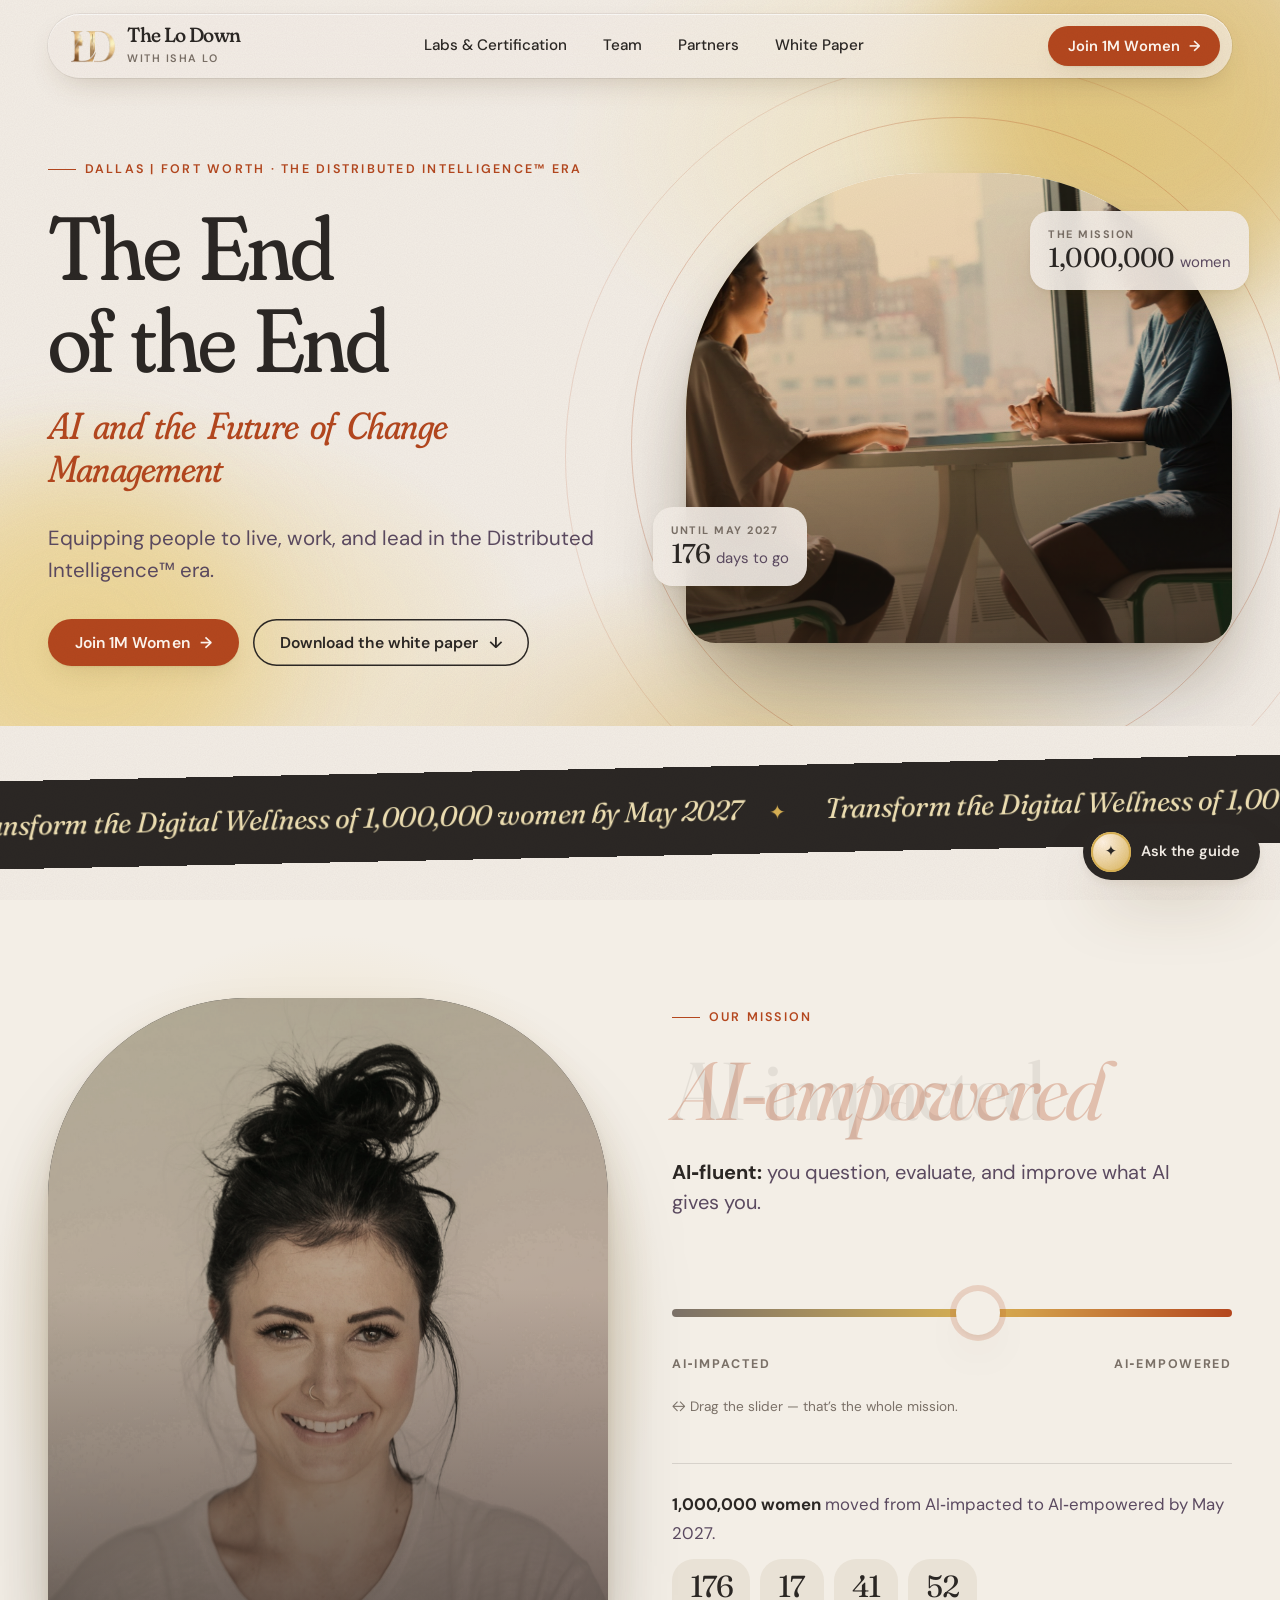
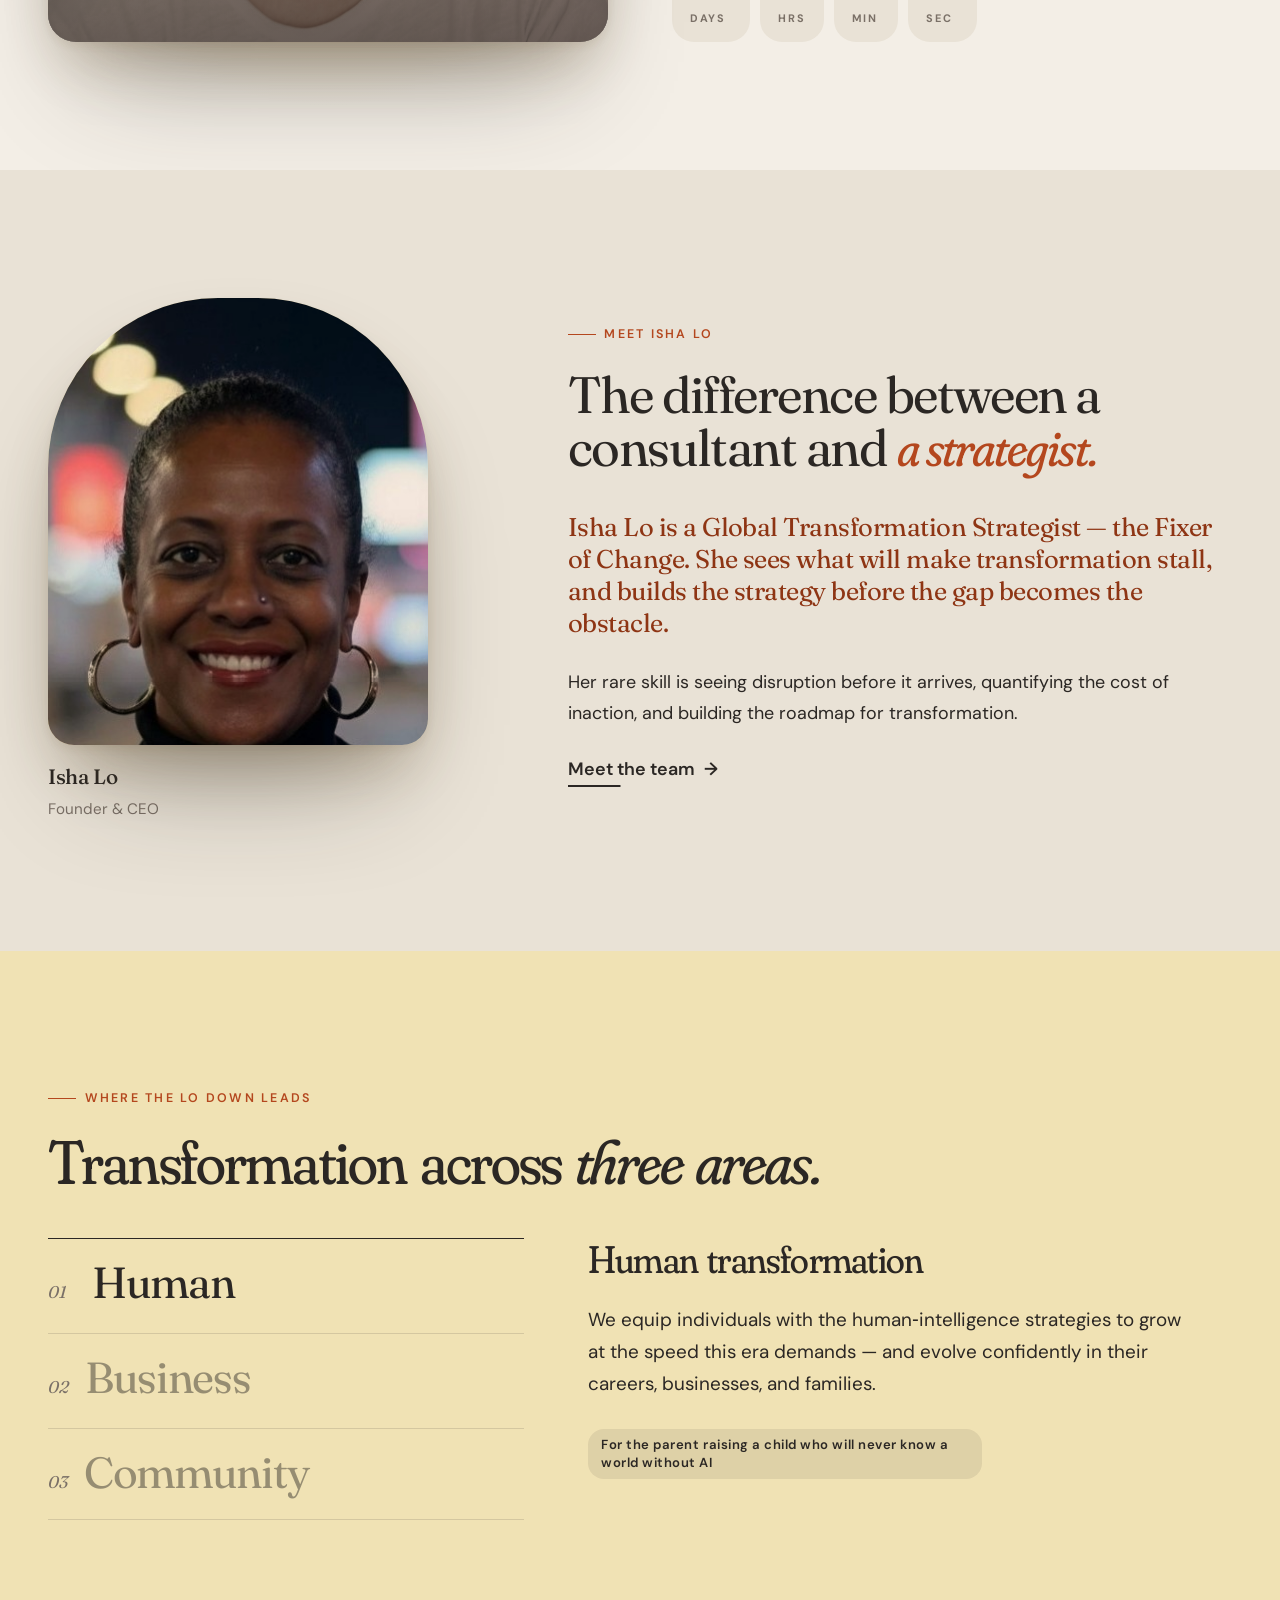
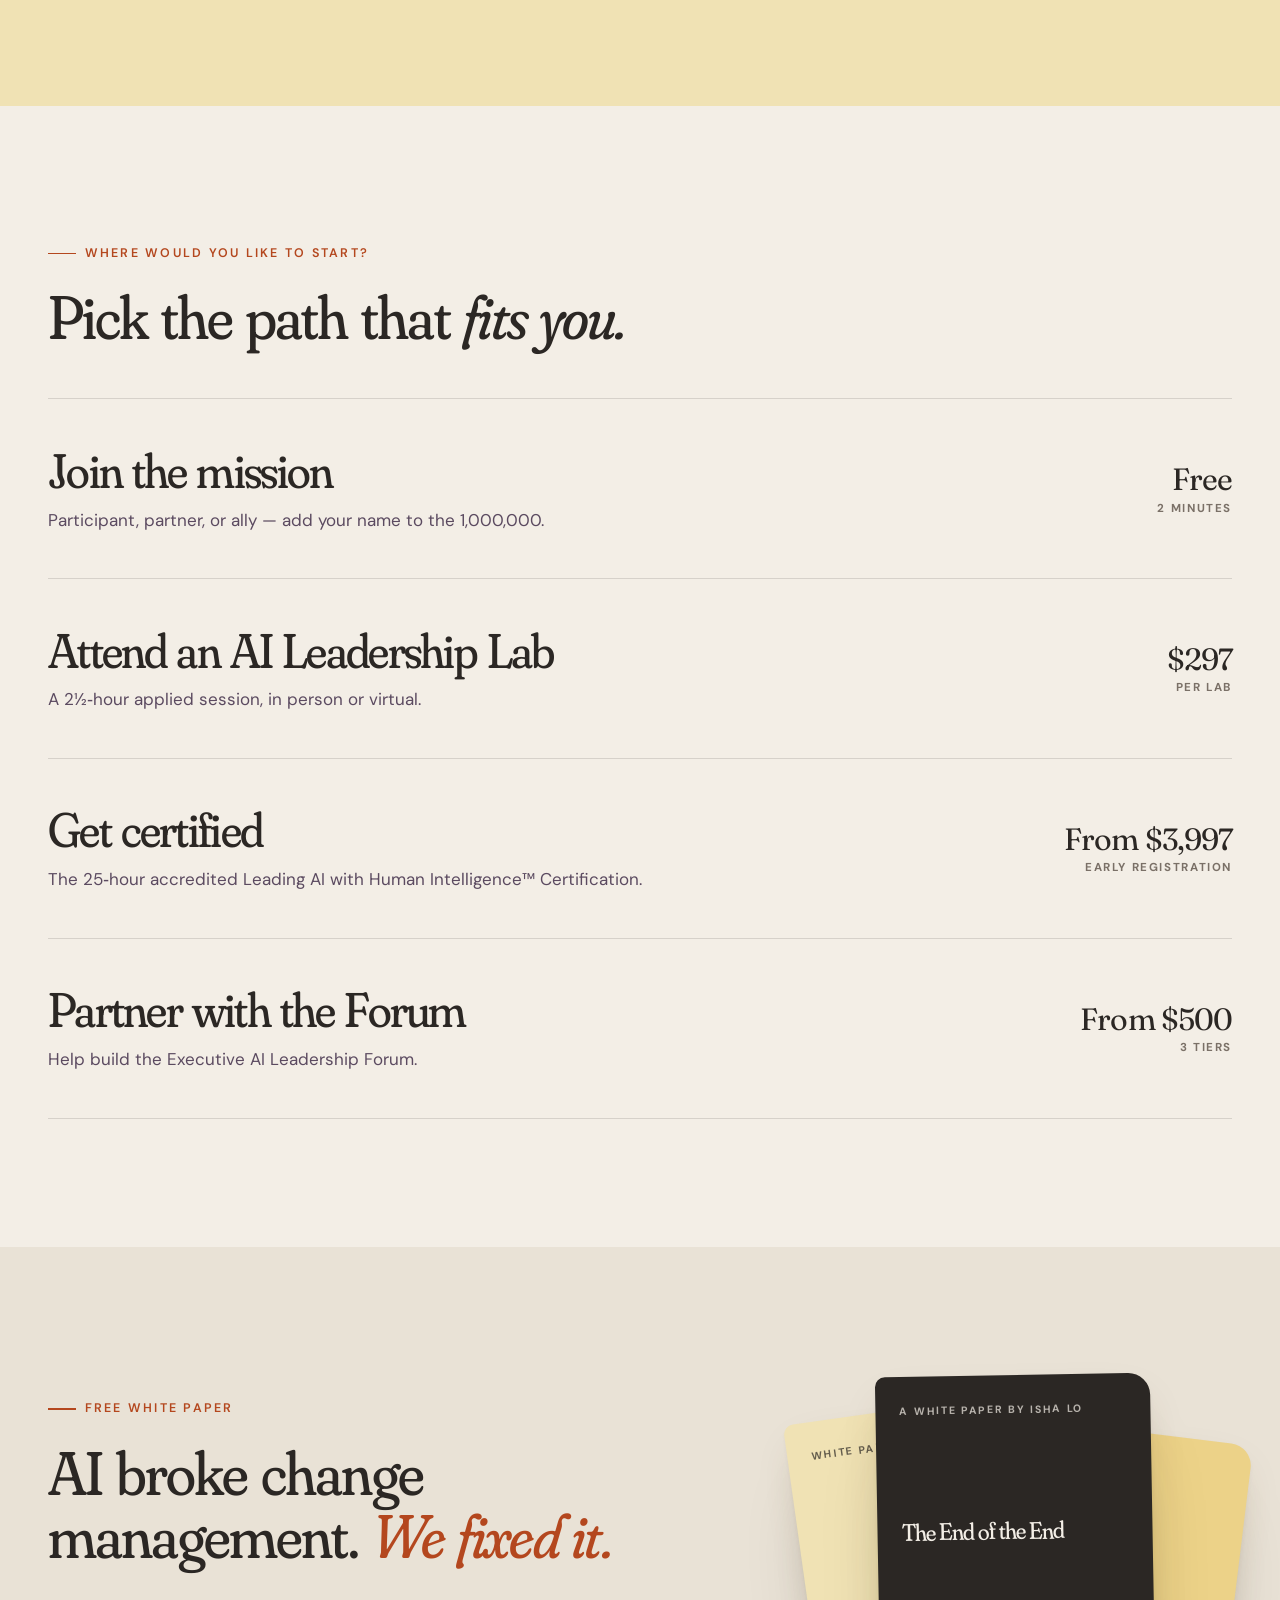
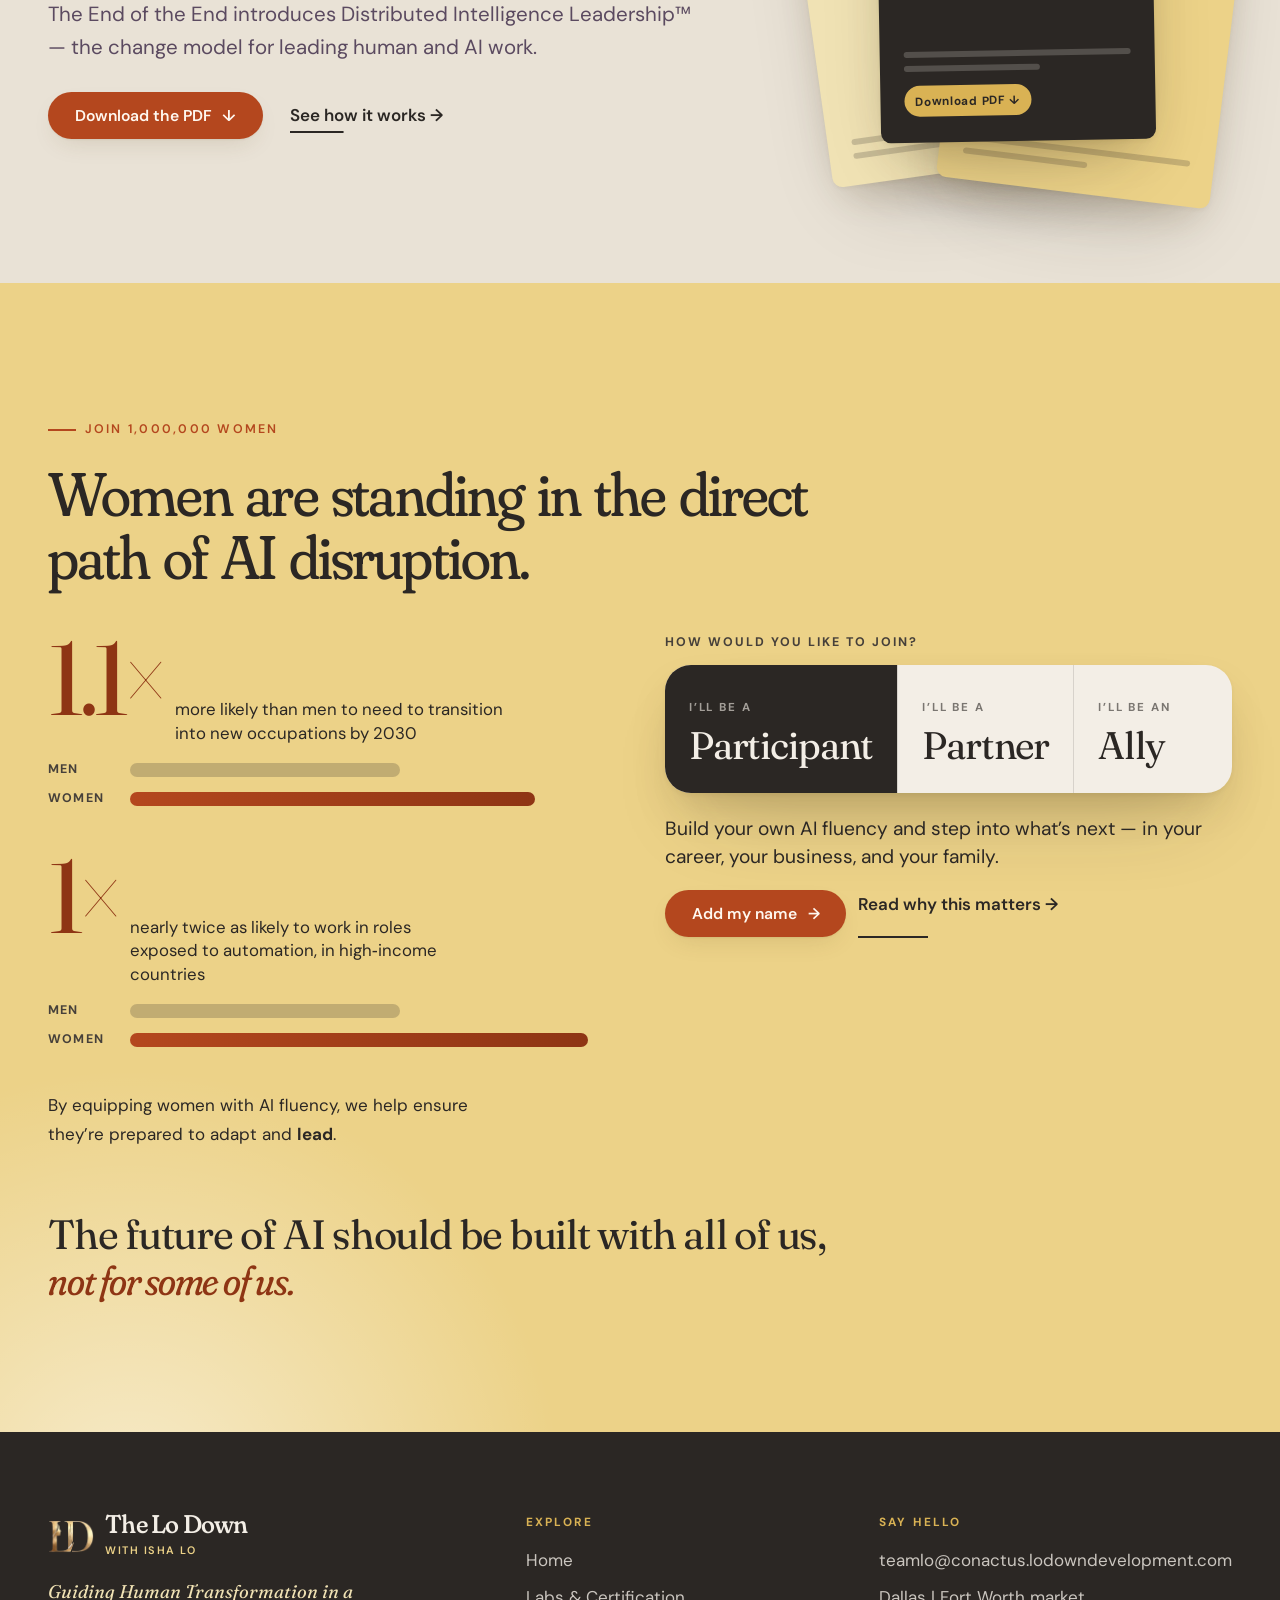
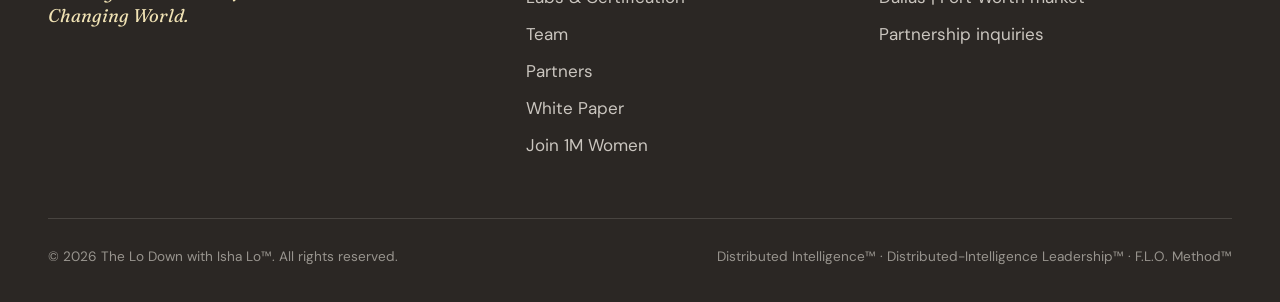
==== index.html @ 1453497f "SEO: refine homepage title/meta description, add OG tags and canonical link" ====
<!DOCTYPE html>
<html lang="en">
<head>
<meta charset="utf-8">
<meta name="viewport" content="width=device-width, initial-scale=1">
<title>The Lo Down with Isha Lo | AI Leadership Training DFW</title>
<meta name="description" content="Executive AI leadership training, certification, and change management consulting for Dallas-Fort Worth leaders—plus a mission to empower 1M women by 2027.">
<meta property="og:title" content="The Lo Down with Isha Lo | AI Leadership Training DFW">
<meta property="og:description" content="Executive AI leadership training, certification, and change management consulting for Dallas-Fort Worth leaders—plus a mission to empower 1M women by 2027.">
<link rel="canonical" href="https://the-lo-down-with-isha-lo.vercel.app/index.html">
<link rel="icon" href="images/logo-mark.png">
<link rel="preconnect" href="https://fonts.googleapis.com">
<link rel="preconnect" href="https://fonts.gstatic.com" crossorigin>
<link href="https://fonts.googleapis.com/css2?family=DM+Sans:ital,opsz,wght@0,9..40,300..700;1,9..40,300..700&family=Fraunces:ital,opsz,wght,SOFT@0,9..144,300..700,0..100;1,9..144,300..700,0..100&display=swap" rel="stylesheet">
<link rel="stylesheet" href="css/style.css">
<link rel="preload" as="image" href="images/conversation.jpg" fetchpriority="high">
<script type="application/ld+json">
{
  "@context": "https://schema.org",
  "@type": "Organization",
  "name": "The Lo Down with Isha Lo",
  "url": "https://the-lo-down-with-isha-lo.vercel.app",
  "description": "Equipping people to live, work, and lead in the Distributed Intelligence™ era. Offering AI Leadership Labs, the Leading AI with Human Intelligence™ Certification, and the Executive AI Leadership Forum, with a mission to transform the digital wellness of 1,000,000 women by May 2027.",
  "areaServed": {
    "@type": "Place",
    "name": "Dallas | Fort Worth"
  },
  "founder": {
    "@type": "Person",
    "name": "Isha Lo",
    "jobTitle": "Founder & CEO"
  },
  "makesOffer": [
    {
      "@type": "Offer",
      "itemOffered": {
        "@type": "Service",
        "name": "AI Leadership Lab",
        "description": "A 2½-hour applied session, in person or virtual."
      }
    },
    {
      "@type": "Offer",
      "itemOffered": {
        "@type": "Service",
        "name": "Leading AI with Human Intelligence™ Certification",
        "description": "The 25-hour accredited certification."
      }
    },
    {
      "@type": "Offer",
      "itemOffered": {
        "@type": "Service",
        "name": "Executive AI Leadership Forum",
        "description": "Partnership opportunities to help build the Executive AI Leadership Forum."
      }
    }
  ]
}
</script>
<script defer src="https://agency-dashboard-omega-red.vercel.app/t.js"></script>
</head>
<body data-page="home">
<div id="site-header"></div>

<main>
<!-- HERO -->
<section class="hero">
  <div class="blob a"></div><div class="blob b"></div>
  <div class="wrap hero-grid">
    <div class="hero-copy">
      <span class="eyebrow reveal">Dallas | Fort Worth · The Distributed Intelligence™ era</span>
      <h1 class="reveal" style="--d:.08s"><span class="l1">The End<br>of the End</span><span class="l2">AI and the Future of Change Management</span></h1>
      <p class="lead reveal" style="--d:.16s">Equipping people to live, work, and lead in the Distributed Intelligence™ era.</p>
      <div class="ctas reveal" style="--d:.24s">
        <button data-track="join-community" class="btn btn-clay" data-join>Join 1M Women <span class="arr">→</span></button>
        <a class="btn btn-ghost" href="#" data-paper>Download the white paper <span class="arr">↓</span></a>
      </div>
    </div>
    <div class="hero-photo reveal" style="--d:.1s">
      <div class="sunring"></div><div class="sunring two"></div>
      <div class="arch"><img src="images/conversation.jpg" alt="Two women in conversation at a sunlit window table" fetchpriority="high"></div>
      <div class="chip3 c1"><span class="k">Until May 2027</span><span class="v"><span data-cd="d">—</span> <small>days to go</small></span></div>
      <div class="chip3 c2"><span class="k">The mission</span><span class="v">1,000,000 <small>women</small></span></div>
    </div>
  </div>
</section>

<div class="tick-wrap"><div class="ticker" aria-label="Our commitment">
  <div class="ticker-track">
    <span>Transform the Digital Wellness of 1,000,000 women by May 2027</span><span>Transform the Digital Wellness of 1,000,000 women by May 2027</span><span>Transform the Digital Wellness of 1,000,000 women by May 2027</span><span>Transform the Digital Wellness of 1,000,000 women by May 2027</span>
    <span>Transform the Digital Wellness of 1,000,000 women by May 2027</span><span>Transform the Digital Wellness of 1,000,000 women by May 2027</span><span>Transform the Digital Wellness of 1,000,000 women by May 2027</span><span>Transform the Digital Wellness of 1,000,000 women by May 2027</span>
  </div>
</div></div>

<!-- MISSION: slider + countdown -->
<section class="sec shift" data-shift>
  <div class="wrap shift-grid">
    <div class="shift-photo-wrap reveal">
      <div class="shift-halo"></div>
      <div class="shift-photo"><img src="images/woman-portrait.jpg" alt="A woman smiling, brighter as she moves toward AI‑empowered" loading="lazy"></div>
    </div>
    <div class="reveal" style="--d:.1s">
      <span class="eyebrow">Our mission</span>
      <div class="shift-word" aria-hidden="true"><span class="w0">AI‑impacted</span><span class="w1">AI‑empowered</span></div>
      <div class="shift-line" aria-live="polite">
        <span><b>AI‑impacted:</b> change is happening <em>to</em> you.</span>
        <span><b>AI‑fluent:</b> you question, evaluate, and improve what AI gives you.</span>
        <span><b>AI‑empowered:</b> human intelligence leads, and AI amplifies.</span>
      </div>
      <div class="range"><input type="range" min="0" max="100" value="0" aria-label="Move from AI‑impacted to AI‑empowered"></div>
      <div class="range-l"><span>AI‑impacted</span><span>AI‑empowered</span></div>
      <p class="hint">↔ Drag the slider — that’s the whole mission.</p>
      <div class="mini-count" aria-label="Time remaining until May 2027">
        <p><b>1,000,000 women</b> moved from AI‑impacted to AI‑empowered by May 2027.</p>
        <div class="count"><div><b data-cd="d">0</b><small>Days</small></div><div><b data-cd="h">00</b><small>Hrs</small></div><div><b data-cd="m">00</b><small>Min</small></div><div><b data-cd="s">00</b><small>Sec</small></div></div>
      </div>
    </div>
  </div>
</section>

<!-- ISHA (short) -->
<section class="sec isha">
  <div class="wrap isha-grid">
    <div class="isha-side reveal">
      <div class="isha-photo"><img src="images/isha-portrait.jpg" alt="Isha Lo, Founder and CEO" loading="lazy"></div>
      <div class="isha-cap"><b>Isha Lo</b><span>Founder &amp; CEO</span></div>
    </div>
    <div class="isha-copy reveal" style="--d:.1s">
      <span class="eyebrow">Meet Isha Lo</span>
      <p class="bigq" style="margin-bottom:.7em">The difference between a consultant and <em>a strategist.</em></p>
      <p class="strong">Isha Lo is a Global Transformation Strategist — the Fixer of Change. She sees what will make transformation stall, and builds the strategy before the gap becomes the obstacle.</p>
      <p>Her rare skill is seeing disruption before it arrives, quantifying the cost of inaction, and building the roadmap for transformation.</p>
      <p style="margin-top:26px"><a class="tlink" href="team.html">Meet the team <span>→</span></a></p>
    </div>
  </div>
</section>

<!-- THREE AREAS -->
<section class="sec tr" data-t="0">
  <div class="wrap">
    <span class="eyebrow reveal">Where the Lo Down leads</span>
    <h2 class="reveal" style="max-width:14em">Transformation across <em>three areas.</em></h2>
    <div class="tr-grid" data-tabs>
      <div class="tr-tabs" role="tablist" aria-label="Three areas of transformation">
        <button class="tr-tab" role="tab"><span class="n">01</span><span class="t">Human</span></button>
        <button class="tr-tab" role="tab"><span class="n">02</span><span class="t">Business</span></button>
        <button class="tr-tab" role="tab"><span class="n">03</span><span class="t">Community</span></button>
      </div>
      <div class="tr-panel">
        <div class="tr-pane" data-pane>
          <h3>Human transformation</h3>
          <p>We equip individuals with the human‑intelligence strategies to grow at the speed this era demands — and evolve confidently in their careers, businesses, and families.</p>
          <span class="tag">For the parent raising a child who will never know a world without AI</span>
        </div>
        <div class="tr-pane" data-pane>
          <h3>Business transformation</h3>
          <p>No leader in history has been asked to lead human teams and AI teams at once. Our proprietary Distributed‑Intelligence Leadership™ framework equips leaders to make both work together.</p>
          <span class="tag">For the executive building teams of humans and AI</span>
        </div>
        <div class="tr-pane" data-pane>
          <h3>Community transformation</h3>
          <p>How communities and institutions align through this transformation is just as consequential as what any individual does. We build the collective capacity that lets communities evolve together.</p>
          <span class="tag">For the school, hospital, and financial institution redefining how they serve people</span>
        </div>
      </div>
    </div>
  </div>
</section>

<!-- WHERE TO START -->
<section class="sec">
  <div class="wrap">
    <span class="eyebrow reveal">Where would you like to start?</span>
    <h2 class="reveal" style="max-width:14em;margin-bottom:.8em">Pick the path that <em>fits you.</em></h2>
    <div class="port-row reveal"><div><h3>Join the mission</h3><p>Participant, partner, or ally — add your name to the 1,000,000.</p></div><div class="pr">Free<small>2 minutes</small></div><button class="go" data-join aria-label="Join 1M Women"></button></div>
    <div class="port-row reveal"><div><h3>Attend an AI Leadership Lab</h3><p>A 2½‑hour applied session, in person or virtual.</p></div><div class="pr">$297<small>per lab</small></div><a class="go" href="programs.html#labs" aria-label="AI Leadership Labs"></a></div>
    <div class="port-row reveal"><div><h3>Get certified</h3><p>The 25‑hour accredited Leading AI with Human Intelligence™ Certification.</p></div><div class="pr">From $3,997<small>early registration</small></div><a class="go" href="programs.html#cert" aria-label="Certification"></a></div>
    <div class="port-row reveal"><div><h3>Partner with the Forum</h3><p>Help build the Executive AI Leadership Forum.</p></div><div class="pr">From $500<small>3 tiers</small></div><a class="go" href="partners.html" aria-label="Partner opportunities"></a></div>
  </div>
</section>

<!-- WHITE PAPER -->
<section class="sec teaser">
  <div class="wrap teaser-in">
    <div class="reveal">
      <span class="eyebrow">Free white paper</span>
      <h2>AI broke change management. <em>We fixed it.</em></h2>
      <p class="lead" style="margin-bottom:1.8rem">The End of the End introduces Distributed Intelligence Leadership™ — the change model for leading human and AI work.</p>
      <a class="btn btn-clay" href="#" data-paper>Download the PDF <span class="arr">↓</span></a>
      <a class="tlink" style="margin-left:22px" href="paper.html">See how it works →</a>
    </div>
    <a class="docs reveal" style="--d:.12s" href="#" data-paper aria-label="Download The End of the End white paper (PDF)">
      <div class="doc d1"><small>White paper</small><div><div class="ln"></div><div class="ln" style="width:70%"></div></div></div>
      <div class="doc d3"><small>Framework</small><div><div class="ln"></div><div class="ln" style="width:55%"></div></div></div>
      <div class="doc d2"><small>A white paper by Isha Lo</small><h4>The End of the End</h4><div><div class="ln"></div><div class="ln" style="width:60%"></div><span class="dlpill">Download PDF ↓</span></div></div>
    </a>
  </div>
</section>

<!-- JOIN 1M WOMEN (in depth) -->
<section class="sec joinx" id="join">
  <div class="wrap">
    <span class="eyebrow reveal">Join 1,000,000 Women</span>
    <h2 class="reveal">Women are standing in the direct path of AI disruption.</h2>
    <div class="joinx-grid">
      <div class="reveal">
        <div class="bar">
          <div class="top"><span class="x" data-count="1.5" data-dec="1" data-suf="×">1.5×</span><span class="cap">more likely than men to need to transition into new occupations by 2030</span></div>
          <div class="track" style="--max:2"><div class="m"><span>Men</span><i></i></div><div class="f" style="--v:1.5"><span>Women</span><i></i></div></div>
        </div>
        <div class="bar">
          <div class="top"><span class="x" data-count="2" data-suf="×">2×</span><span class="cap">nearly twice as likely to work in roles exposed to automation, in high‑income countries</span></div>
          <div class="track" style="--max:2"><div class="m"><span>Men</span><i></i></div><div class="f" style="--v:1.95"><span>Women</span><i></i></div></div>
        </div>
        <p style="max-width:26em;margin:0">By equipping women with AI fluency, we help ensure they’re prepared to adapt and <b>lead</b>.</p>
      </div>
      <div class="roles reveal" style="--d:.1s">
        <p class="pick" style="color:var(--plum-2)">How would you like to join?</p>
        <div class="role-tabs" role="tablist" aria-label="How would you like to join?">
          <button data-track="signup-participant" role="tab" aria-selected="true" data-r="participant"><span class="n">I’ll be a</span><b>Participant</b></button>
          <button data-track="signup-partner" role="tab" aria-selected="false" data-r="partner"><span class="n">I’ll be a</span><b>Partner</b></button>
          <button data-track="signup-ally" role="tab" aria-selected="false" data-r="ally"><span class="n">I’ll be an</span><b>Ally</b></button>
        </div>
        <div class="role-panel" id="rolePanel">
          <p>Build your own AI fluency and step into what’s next — in your career, your business, and your family.</p>
          <div class="btns">
            <button data-track="add-name-signup" class="btn btn-clay" id="roleBtn" data-join>Add my name <span class="arr">→</span></button>
            <a class="btn btn-clay" id="rolePartner" href="partners.html" hidden>See partner tiers <span class="arr">→</span></a>
            <a class="tlink" href="join.html">Read why this matters →</a>
          </div>
        </div>
      </div>
    </div>
    <p class="joinx-close reveal">The future of AI should be built with all of us, <em>not for some of us.</em></p>
  </div>
</section>
</main>

<div id="site-footer"></div>
<script src="js/main.js" defer></script>
</body>
</html>
---- css/style.css ----
/* ==========================================================
   The Lo Down with Isha Lo — design system
   Mood: golden-hour, slow, warm. Low sun, soft grain, calm motion.
   Only transform + opacity are animated.
   ========================================================== */

:root {
  /* Palette pulled from the client's live site + logo: warm greige, mustard gold, charcoal, wood, copper.
     (Token names kept from the first pass: peach = light gold tint, apricot = gold accent, lilac = mustard,
      sage = wood, clay = copper CTA, plum = charcoal.) */
  --cream: #F3EEE6;
  --sand: #E9E2D6;
  --peach: #F0E2B4;
  --apricot: #D9B254;
  --clay: #B4471E;
  --clay-d: #8E3514;
  --plum: #2B2724;
  --plum-2: #46403A;
  --mauve: #7A7067;
  --lilac: #ECD288;
  --sage: #B98A55;
  --sage-d: #7C5A32;

  --ink: var(--plum);
  --ink-soft: #5B4A60;
  --line: rgba(43, 39, 36, .14);

  --serif: 'Fraunces', Georgia, 'Times New Roman', serif;
  --sans: 'DM Sans', system-ui, -apple-system, 'Segoe UI', sans-serif;

  --spring: cubic-bezier(.34, 1.56, .64, 1);
  --ease: cubic-bezier(.22, 1, .36, 1);

  /* layered, color-tinted shadows: base -> elevated -> floating */
  --sh-1: 0 1px 2px rgba(90, 64, 24, .07), 0 10px 26px -10px rgba(90, 64, 24, .18);
  --sh-2: 0 2px 4px rgba(90, 64, 24, .06), 0 20px 44px -14px rgba(90, 64, 24, .26), 0 44px 90px -40px rgba(43, 39, 36, .3);
  --sh-3: 0 4px 8px rgba(90, 64, 24, .08), 0 32px 64px -18px rgba(90, 64, 24, .34), 0 70px 120px -50px rgba(43, 39, 36, .45);

  --gut: clamp(20px, 4vw, 48px);
  --sp: clamp(76px, 10vw, 150px);
  --r: 28px;
}

*, *::before, *::after { box-sizing: border-box; }
html { scroll-behavior: smooth; -webkit-text-size-adjust: 100%; }
body {
  margin: 0;
  font-family: var(--sans);
  font-size: 1.0625rem;
  line-height: 1.7;
  color: var(--ink);
  background: var(--cream);
  overflow-x: hidden;
  -webkit-font-smoothing: antialiased;
}
img, svg { display: block; max-width: 100%; }
a { color: inherit; text-decoration: none; }
button { font: inherit; color: inherit; cursor: pointer; border: 0; background: none; padding: 0; }
ul { list-style: none; margin: 0; padding: 0; }
p { margin: 0 0 1.1em; }
h1, h2, h3, h4 { margin: 0; font-family: var(--serif); font-weight: 400; font-variation-settings: "SOFT" 100, "opsz" 144; line-height: 1.02; letter-spacing: -.03em; }
h1, h2, h3 { word-spacing: .07em; }
h1 em, h2 em, h3 em { padding-right: .06em; }
h1 { font-size: clamp(2.7rem, 7vw, 6rem); }
h2 { font-size: clamp(2.1rem, 4.8vw, 4rem); }
h3 { font-size: clamp(1.4rem, 2.4vw, 2rem); line-height: 1.12; letter-spacing: -.02em; }
em, .it { font-style: italic; font-variation-settings: "SOFT" 100, "opsz" 144; }
:focus-visible { outline: 2px solid var(--clay); outline-offset: 3px; border-radius: 6px; }
::selection { background: var(--apricot); color: var(--plum); }

/* film grain */
body::after {
  content: ""; position: fixed; inset: 0; z-index: 900; pointer-events: none; opacity: .07; mix-blend-mode: multiply;
  background-image: url("data:image/svg+xml;utf8,<svg xmlns='http://www.w3.org/2000/svg' width='220' height='220'><filter id='n'><feTurbulence type='fractalNoise' baseFrequency='.9' numOctaves='2' stitchTiles='stitch'/><feColorMatrix values='0 0 0 0 .2  0 0 0 0 .1  0 0 0 0 .15  0 0 0 .9 0'/></filter><rect width='100%' height='100%' filter='url(%23n)'/></svg>");
}

.wrap { width: 100%; max-width: 1280px; margin-inline: auto; padding-inline: var(--gut); }
.sec { padding-block: var(--sp); position: relative; overflow-x: clip; }
.cap-grid > *, .split > *, .team-grid > * { min-width: 0; }
.eyebrow { font-family: var(--sans); font-size: .78rem; font-weight: 600; letter-spacing: .18em; text-transform: uppercase; color: var(--clay); display: inline-flex; align-items: center; gap: .7em; margin-bottom: 1.4rem; }
.eyebrow::before { content: ""; width: 28px; height: 1.5px; background: currentColor; }
.lead { font-size: clamp(1.15rem, 1.6vw, 1.4rem); line-height: 1.6; color: var(--ink-soft); max-width: 40em; }
.tm { font-size: .5em; vertical-align: super; letter-spacing: 0; font-family: var(--sans); }
.sr { position: absolute; width: 1px; height: 1px; overflow: hidden; clip: rect(0 0 0 0); white-space: nowrap; }

/* reveal on scroll */
.js .reveal { opacity: 0; transform: translateY(28px); transition: opacity .9s var(--ease), transform .9s var(--ease); transition-delay: var(--d, 0s); }
.js .reveal.in { opacity: 1; transform: none; }

/* ---------- buttons ---------- */
.btn {
  position: relative; isolation: isolate; display: inline-flex; align-items: center; gap: .65em;
  padding: 1em 1.7em; border-radius: 999px; font-weight: 600; font-size: .98rem; letter-spacing: .005em; line-height: 1;
  transition: transform .5s var(--spring);
  will-change: transform;
}
.btn::before, .btn::after { content: ""; position: absolute; inset: 0; border-radius: inherit; z-index: -1; transition: opacity .35s var(--ease); }
.btn-clay { color: #fff8f0; background: var(--clay); box-shadow: var(--sh-1); }
.btn-clay::after { background: var(--clay-d); opacity: 0; }
.btn-clay::before { box-shadow: 0 18px 36px -10px rgba(180, 71, 30, .65); opacity: 0; }
.btn-clay:hover::after, .btn-clay:focus-visible::after { opacity: 1; }
.btn-clay:hover::before, .btn-clay:focus-visible::before { opacity: 1; }
.btn-ghost { color: var(--ink); box-shadow: inset 0 0 0 1.5px var(--ink); }
.btn-ghost::after { background: var(--plum); opacity: 0; }
.btn-ghost:hover, .btn-ghost:focus-visible { color: var(--cream); }
.btn-ghost:hover::after, .btn-ghost:focus-visible::after { opacity: 1; }
.btn-light { color: var(--plum); background: var(--cream); box-shadow: var(--sh-1); }
.btn-light::after { background: var(--peach); opacity: 0; }
.btn-light:hover::after, .btn-light:focus-visible::after { opacity: 1; }
.btn:hover { transform: translateY(-3px); }
.btn:active { transform: translateY(0) scale(.97); }
.btn .arr { display: inline-block; transition: transform .5s var(--spring); }
.btn:hover .arr { transform: translateX(4px); }

.tlink { position: relative; font-weight: 600; display: inline-flex; gap: .5em; padding-bottom: 2px; }
.tlink::after { content: ""; position: absolute; left: 0; right: 0; bottom: 0; height: 1.5px; background: currentColor; transform-origin: left; transform: scaleX(.35); transition: transform .5s var(--ease); }
.tlink:hover::after, .tlink:focus-visible::after { transform: scaleX(1); }
.tlink:active { opacity: .7; }

/* ---------- header ---------- */
.hdr { position: fixed; top: 14px; left: 0; right: 0; z-index: 500; padding-inline: var(--gut); pointer-events: none; }
.hdr-in {
  pointer-events: auto; max-width: 1280px; margin-inline: auto; display: flex; align-items: center; justify-content: space-between; gap: 20px;
  padding: 10px 12px 10px 22px; border-radius: 999px; position: relative; isolation: isolate;
  background: rgba(243, 238, 230, .72); backdrop-filter: blur(18px) saturate(1.3); -webkit-backdrop-filter: blur(18px) saturate(1.3);
  box-shadow: 0 1px 0 rgba(255, 255, 255, .7) inset, 0 0 0 1px rgba(43, 39, 36, .07), 0 12px 32px -14px rgba(90, 64, 24, .3);
  transition: transform .6s var(--ease);
}
.hdr.hide .hdr-in { transform: translateY(-140%); }
.logo { display: inline-flex; align-items: center; gap: 11px; }
.logo img { height: 34px; width: auto; transition: transform .8s var(--spring); }
.logo:hover img { transform: scale(1.08) rotate(-3deg); }
.logo b { display: block; font-family: var(--serif); font-weight: 500; font-size: 1.28rem; letter-spacing: -.03em; line-height: 1; font-variation-settings: "SOFT" 100, "opsz" 72; }
.logo small { display: block; font-size: .68rem; letter-spacing: .14em; text-transform: uppercase; color: var(--mauve); margin-top: 3px; font-weight: 600; }
.nav { display: flex; align-items: center; gap: 4px; }
.nav a.nl { position: relative; padding: .6em 1.05em; font-weight: 500; font-size: .95rem; border-radius: 999px; }
.nav a.nl::after { content: ""; position: absolute; left: 1.05em; right: 1.05em; bottom: .28em; height: 1.5px; background: var(--clay); transform: scaleX(0); transform-origin: left; transition: transform .5s var(--ease); }
.nav a.nl:hover::after, .nav a.nl:focus-visible::after, .nav a.nl.on::after { transform: scaleX(1); }
.nav a.nl:active { opacity: .6; }
.hdr .btn { padding: .85em 1.35em; font-size: .92rem; }
.burger { display: none; width: 46px; height: 46px; border-radius: 50%; position: relative; }
.burger i { position: absolute; left: 13px; right: 13px; height: 1.8px; background: var(--ink); border-radius: 2px; transition: transform .5s var(--ease); }
.burger i:nth-child(1) { top: 18px; } .burger i:nth-child(2) { top: 26px; }
.menu-open .burger i:nth-child(1) { transform: translateY(4px) rotate(45deg); }
.menu-open .burger i:nth-child(2) { transform: translateY(-4px) rotate(-45deg); }
.mnav { position: fixed; inset: 0; z-index: 480; background: var(--plum); color: var(--cream); display: flex; flex-direction: column; justify-content: center; gap: 6px; padding: 100px var(--gut) 40px; visibility: hidden; opacity: 0; transform: translateY(-16px); transition: opacity .5s var(--ease), transform .6s var(--ease), visibility 0s .6s; }
.menu-open .mnav { visibility: visible; opacity: 1; transform: none; transition-delay: 0s; }
.mnav a.ml { font-family: var(--serif); font-size: clamp(2rem, 9vw, 3rem); letter-spacing: -.03em; padding: .15em 0; border-bottom: 1px solid rgba(243, 238, 230, .12); }
.mnav a.ml:active { opacity: .6; }
.mnav .btn { margin-top: 24px; align-self: flex-start; }
@media (max-width: 940px) {
  .nav { display: none; } .hdr .btn.desk { display: none; } .burger { display: block; }
  .hdr-in { padding: 8px 8px 8px 18px; }
}


/* ---------- hero (home) ---------- */
.hero { position: relative; padding: 150px 0 60px; overflow: hidden; background:
  radial-gradient(60% 55% at 85% 20%, rgba(240, 226, 180, .95), transparent 70%),
  radial-gradient(50% 50% at 8% 90%, rgba(236, 210, 136, .7), transparent 70%),
  radial-gradient(45% 40% at 60% 105%, rgba(217, 178, 84, .5), transparent 70%),
  var(--cream); }
.blob { position: absolute; border-radius: 50%; filter: blur(50px); opacity: .55; pointer-events: none; will-change: transform; }
.blob.a { width: 420px; height: 420px; background: var(--apricot); top: -120px; right: -80px; animation: drift 14s ease-in-out infinite alternate; }
.blob.b { width: 360px; height: 360px; background: var(--lilac); bottom: -100px; left: -100px; animation: drift 18s ease-in-out infinite alternate-reverse; }
@keyframes drift { from { transform: translate3d(0, 0, 0) scale(1); } to { transform: translate3d(-40px, 50px, 0) scale(1.15); } }
.hero-grid { display: grid; grid-template-columns: 1.05fr 1fr; gap: clamp(28px, 5vw, 72px); align-items: center; position: relative; z-index: 2; }
.hero h1 { margin-bottom: .35em; }
.hero h1 .l1 { display: block; }
.hero h1 .l2 { display: block; font-size: .42em; line-height: 1.15; letter-spacing: -.02em; color: var(--clay); font-style: italic; margin-top: .5em; }
.hero .lead { margin-bottom: 2rem; }
.hero .ctas { display: flex; flex-wrap: wrap; gap: 14px; }
.hero-photo { position: relative; }
.arch { position: relative; aspect-ratio: 5/4.3; border-radius: 240px 240px 30px 30px; overflow: hidden; box-shadow: var(--sh-3); isolation: isolate; background: var(--peach); }
.arch img { width: 100%; height: 100%; object-fit: cover; object-position: 50% 40%; transform: scale(1.08); will-change: transform; }
.arch::before { content: ""; position: absolute; inset: 0; z-index: 1; background: linear-gradient(to top, rgba(43, 39, 36, .55), transparent 55%); }
.arch::after { content: ""; position: absolute; inset: 0; z-index: 2; background: linear-gradient(160deg, var(--apricot), var(--clay)); mix-blend-mode: multiply; opacity: .42; }
.chip3 { position: absolute; z-index: 3; background: rgba(243, 238, 230, .92); backdrop-filter: blur(10px); border-radius: 20px; padding: 14px 18px; box-shadow: var(--sh-2); will-change: transform; }
.chip3.c1 { left: -6%; bottom: 12%; animation: bob 7s ease-in-out infinite; }
.chip3.c2 { right: -3%; top: 8%; animation: bob 8s ease-in-out -3s infinite; }
@keyframes bob { 0%, 100% { transform: translateY(0); } 50% { transform: translateY(-10px); } }
.chip3 .k { font-size: .68rem; letter-spacing: .14em; text-transform: uppercase; font-weight: 700; color: var(--mauve); display: block; }
.chip3 .v { font-family: var(--serif); font-size: 1.7rem; letter-spacing: -.03em; line-height: 1.1; }
.chip3 .v small { font-size: .55em; font-family: var(--sans); letter-spacing: 0; color: var(--ink-soft); }
.sunring { position: absolute; z-index: 0; width: 120%; aspect-ratio: 1; left: -10%; top: -12%; border-radius: 50%; border: 1px solid rgba(180, 71, 30, .25); pointer-events: none; }
.sunring.two { width: 145%; left: -22%; top: -24%; border-color: rgba(180, 71, 30, .14); }
@media (max-width: 900px) {
  .hero { padding-top: 112px; }
  .hero-grid { grid-template-columns: 1fr; }
  .hero-photo { order: -1; }
  .arch { aspect-ratio: 4/3; border-radius: 160px 160px 24px 24px; }
  .chip3.c1 { left: 2%; bottom: -14px; } .chip3.c2 { display: none; }
}

/* ---------- ticker ---------- */
.tick-wrap { overflow: hidden; margin-top: 28px; padding-block: 14px; }
.ticker { background: var(--plum); color: var(--peach); overflow: hidden; padding: 20px 0; position: relative; z-index: 2; transform: rotate(-1.2deg); margin: 0 -3vw; }
.ticker-track { display: flex; width: max-content; animation: tick 48s linear infinite; }
.ticker:hover .ticker-track { animation-play-state: paused; }
.ticker span { font-family: var(--serif); font-size: clamp(1.2rem, 2.2vw, 1.8rem); letter-spacing: -.02em; white-space: nowrap; padding-right: 1.4em; font-style: italic; }
.ticker span::after { content: "✦"; margin-left: 1.4em; color: var(--apricot); font-style: normal; font-size: .7em; }
@keyframes tick { to { transform: translateX(-50%); } }

/* ---------- mission counter ---------- */
.mission { text-align: center; overflow: hidden; }
.mission .big { font-family: var(--serif); font-size: clamp(3.6rem, 14vw, 11.5rem); letter-spacing: -.05em; line-height: .9; font-variation-settings: "SOFT" 100, "opsz" 144; background: linear-gradient(180deg, var(--plum) 30%, var(--clay)); -webkit-background-clip: text; background-clip: text; color: transparent; font-variant-numeric: tabular-nums; }
.mission h2 { margin: .35em auto .8em; max-width: 18em; font-size: clamp(1.6rem, 3.2vw, 2.6rem); }
.count { display: inline-flex; gap: clamp(8px, 2vw, 22px); margin: 8px auto 34px; }
.count div { background: rgba(255, 255, 255, .55); border-radius: 22px; padding: 16px clamp(14px, 2.4vw, 30px); box-shadow: var(--sh-1); min-width: clamp(64px, 11vw, 120px); }
.count b { display: block; font-family: var(--serif); font-size: clamp(1.8rem, 4.5vw, 3.4rem); letter-spacing: -.04em; line-height: 1; font-weight: 400; font-variant-numeric: tabular-nums; }
.count small { font-size: .68rem; letter-spacing: .16em; text-transform: uppercase; color: var(--mauve); font-weight: 700; }

/* ---------- isha ---------- */
.isha { background: var(--sand); }
.isha-grid { display: grid; grid-template-columns: .9fr 1.1fr; gap: clamp(32px, 6vw, 96px); align-items: start; }
.isha-side { position: sticky; top: 120px; }
.bigq { font-family: var(--serif); font-size: clamp(2rem, 4.2vw, 3.6rem); line-height: 1.05; letter-spacing: -.03em; }
.bigq em { color: var(--clay); }
.portrait { margin-top: 34px; display: flex; align-items: center; gap: 16px; }
.mono { width: 76px; height: 76px; border-radius: 50%; display: grid; place-items: center; font-family: var(--serif); font-size: 1.7rem; letter-spacing: -.04em; color: var(--plum); background: radial-gradient(circle at 30% 25%, #fff7ea, var(--peach) 45%, var(--apricot)); box-shadow: var(--sh-1), inset 0 -8px 16px rgba(180, 71, 30, .25); }
.portrait b { display: block; font-family: var(--serif); font-size: 1.3rem; font-weight: 500; letter-spacing: -.02em; }
.portrait span { color: var(--mauve); font-size: .95rem; }
.isha-copy p { font-size: 1.12rem; }
.isha-copy p.strong { font-family: var(--serif); font-size: 1.6rem; line-height: 1.25; letter-spacing: -.02em; color: var(--clay-d); }
.isha-copy blockquote { margin: 1.6em 0; padding: 1.4em 1.6em; border-radius: 22px; background: var(--cream); box-shadow: var(--sh-1); font-family: var(--serif); font-size: 1.3rem; line-height: 1.4; letter-spacing: -.01em; position: relative; }
.isha-copy blockquote cite { display: block; margin-top: .7em; font-family: var(--sans); font-style: normal; font-size: .82rem; letter-spacing: .1em; text-transform: uppercase; color: var(--mauve); font-weight: 600; }
@media (max-width: 900px) { .isha-grid { grid-template-columns: 1fr; } .isha-side { position: static; } }

/* ---------- shift slider ---------- */
.shift { --t: 0; }
.shift-grid { display: grid; grid-template-columns: 1fr 1fr; gap: clamp(28px, 5vw, 80px); align-items: center; }
.shift-photo { position: relative; aspect-ratio: 4/4.6; border-radius: 200px 200px 28px 28px; overflow: hidden; box-shadow: var(--sh-3); isolation: isolate; background: var(--plum); }
.shift-photo img { width: 100%; height: 100%; object-fit: cover; object-position: 50% 30%; filter: grayscale(calc(1 - var(--t))) brightness(calc(.62 + var(--t) * .42)) contrast(calc(.9 + var(--t) * .12)); }
.shift-photo::before { content: ""; position: absolute; inset: 0; z-index: 1; background: linear-gradient(160deg, var(--apricot), var(--clay)); mix-blend-mode: multiply; opacity: calc(var(--t) * .5); }
.shift-photo::after { content: ""; position: absolute; inset: 0; z-index: 2; background: linear-gradient(to top, rgba(43, 39, 36, .6), transparent 55%); }
.shift-halo { position: absolute; z-index: 0; inset: -10%; border-radius: 50%; background: radial-gradient(closest-side, rgba(217, 178, 84, .8), transparent); opacity: var(--t); pointer-events: none; }
.shift-photo-wrap { position: relative; }
.shift-word { position: relative; height: 1.05em; font-family: var(--serif); font-size: clamp(2.6rem, 6.4vw, 5.4rem); letter-spacing: -.04em; line-height: 1; margin-bottom: .25em; }
.shift-word span { position: absolute; left: 0; top: 0; white-space: nowrap; }
.shift-word .w0 { opacity: calc(1 - var(--t) * 1.6); color: var(--mauve); }
.shift-word .w1 { opacity: calc(var(--t) * 1.6 - .6); color: var(--clay); font-style: italic; }
.shift-line { position: relative; min-height: 5.2em; font-size: 1.25rem; line-height: 1.5; color: var(--ink-soft); max-width: 26em; }
.shift-line span { position: absolute; left: 0; top: 0; opacity: 0; transition: opacity .5s var(--ease); }
.shift-line b { color: var(--ink); }
.range { --thumb: 44px; position: relative; margin-top: 30px; }
.range input { -webkit-appearance: none; appearance: none; width: 100%; height: var(--thumb); background: transparent; cursor: grab; margin: 0; position: relative; z-index: 2; }
.range input:active { cursor: grabbing; }
.range input::-webkit-slider-runnable-track { height: 8px; border-radius: 8px; background: linear-gradient(90deg, var(--mauve), var(--apricot) 55%, var(--clay)); }
.range input::-moz-range-track { height: 8px; border-radius: 8px; background: linear-gradient(90deg, var(--mauve), var(--apricot) 55%, var(--clay)); }
.range input::-webkit-slider-thumb { -webkit-appearance: none; width: var(--thumb); height: var(--thumb); margin-top: -18px; border-radius: 50%; background: var(--cream); border: 0; box-shadow: 0 0 0 6px rgba(180, 71, 30, .18), var(--sh-2); transition: transform .4s var(--spring); }
.range input::-moz-range-thumb { width: var(--thumb); height: var(--thumb); border-radius: 50%; background: var(--cream); border: 0; box-shadow: 0 0 0 6px rgba(180, 71, 30, .18), var(--sh-2); }
.range input:hover::-webkit-slider-thumb { transform: scale(1.08); }
.range input:active::-webkit-slider-thumb { transform: scale(.94); }
.range input:focus-visible { outline: none; }
.range input:focus-visible::-webkit-slider-thumb { box-shadow: 0 0 0 6px rgba(180, 71, 30, .5), var(--sh-2); }
.range-l { display: flex; justify-content: space-between; margin-top: 10px; font-size: .78rem; letter-spacing: .14em; text-transform: uppercase; font-weight: 700; color: var(--mauve); }
.hint { display: inline-flex; align-items: center; gap: .6em; font-size: .85rem; color: var(--mauve); margin-top: 20px; }
@media (max-width: 900px) { .shift-grid { grid-template-columns: 1fr; } .shift-photo { aspect-ratio: 4/3.6; border-radius: 140px 140px 24px 24px; } .shift-word { font-size: clamp(2.2rem, 11vw, 3.4rem); } }

/* ---------- audience rows ---------- */
.who { background: var(--plum); color: var(--cream); overflow: hidden; }
.who .eyebrow { color: var(--apricot); }
.who-row { display: grid; grid-template-columns: 70px 1fr; gap: 16px; align-items: baseline; padding: clamp(22px, 3vw, 38px) 0; border-top: 1px solid rgba(243, 238, 230, .16); position: relative; transition: transform .7s var(--ease); }
.who-row:last-child { border-bottom: 1px solid rgba(243, 238, 230, .16); }
.who-row:hover { transform: translateX(14px); }
.who-row .n { font-family: var(--serif); font-style: italic; color: var(--apricot); font-size: 1.1rem; }
.who-row p { margin: 0; font-family: var(--serif); font-size: clamp(1.5rem, 3.6vw, 3rem); line-height: 1.1; letter-spacing: -.03em; }
.who-row p em { color: var(--apricot); }
.who-foot { margin-top: 44px; color: rgba(243, 238, 230, .75); max-width: 38em; }
.who-foot b { color: var(--cream); font-weight: 600; }

/* ---------- three transformations (tabs) ---------- */
.tr { --bg: var(--peach); background: var(--bg); transition: background-color .8s var(--ease); }
.tr[data-t="1"] { --bg: var(--lilac); } .tr[data-t="2"] { --bg: #E3D3B4; }
.tr-grid { display: grid; grid-template-columns: .85fr 1.15fr; gap: clamp(28px, 5vw, 80px); margin-top: 44px; align-items: start; }
.tr-tabs { display: grid; gap: 4px; }
.tr-tab { text-align: left; padding: 22px 8px 22px 0; border-top: 1.5px solid var(--line); position: relative; display: flex; align-items: baseline; gap: 16px; }
.tr-tab:last-child { border-bottom: 1.5px solid var(--line); }
.tr-tab .n { font-family: var(--serif); font-style: italic; color: var(--mauve); }
.tr-tab .t { font-family: var(--serif); font-size: clamp(1.8rem, 3.4vw, 2.8rem); letter-spacing: -.03em; line-height: 1; opacity: .45; transition: opacity .5s var(--ease), transform .6s var(--spring); transform-origin: left; }
.tr-tab:hover .t { opacity: .8; }
.tr-tab[aria-selected="true"] .t { opacity: 1; transform: translateX(10px); }
.tr-tab::after { content: ""; position: absolute; left: 0; right: 0; top: -1.5px; height: 1.5px; background: var(--plum); transform: scaleX(0); transform-origin: left; transition: transform .7s var(--ease); }
.tr-tab[aria-selected="true"]::after { transform: scaleX(1); }
.tr-panel { position: relative; min-height: 340px; }
.tr-pane { position: absolute; inset: 0 0 auto 0; opacity: 0; transform: translateY(18px); pointer-events: none; transition: opacity .6s var(--ease), transform .7s var(--ease); }
.tr-pane.on { position: relative; opacity: 1; transform: none; pointer-events: auto; }
.tr-pane h3 { font-size: clamp(1.7rem, 3vw, 2.4rem); margin-bottom: .6em; }
.tr-pane p { font-size: 1.18rem; max-width: 34em; }
.tr-pane .tag { display: inline-block; margin-top: .6em; padding: .5em 1em; border-radius: 999px; background: rgba(43, 39, 36, .09); font-size: .82rem; font-weight: 600; letter-spacing: .04em; }
@media (max-width: 900px) { .tr-grid { grid-template-columns: 1fr; } .tr-panel { min-height: 0; } .tr-pane { position: static; display: none; } .tr-pane.on { display: block; } }

/* ---------- portfolio rows ---------- */
.port-row { display: grid; grid-template-columns: 1fr auto; gap: 18px 40px; align-items: center; padding: clamp(26px, 3.4vw, 44px) 0; border-top: 1.5px solid var(--line); position: relative; }
.port-row:last-child { border-bottom: 1.5px solid var(--line); }
.port-row::before { content: ""; position: absolute; inset: 0 -20px; background: var(--sand); border-radius: 26px; opacity: 0; transition: opacity .5s var(--ease); z-index: -1; }
.port-row:hover::before, .port-row:focus-within::before { opacity: 1; }
.port-row h3 { font-size: clamp(1.8rem, 3.8vw, 3.2rem); letter-spacing: -.035em; }
.port-row p { margin: .5em 0 0; color: var(--ink-soft); max-width: 36em; }
.port-row .pr { text-align: right; font-family: var(--serif); font-size: clamp(1.4rem, 2.4vw, 2.1rem); letter-spacing: -.03em; line-height: 1.15; }
.port-row .pr small { display: block; font-family: var(--sans); font-size: .72rem; letter-spacing: .14em; text-transform: uppercase; color: var(--mauve); font-weight: 700; margin-top: 4px; }
.port-row .go { position: absolute; inset: 0; z-index: 2; }
@media (max-width: 700px) { .port-row { grid-template-columns: 1fr; } .port-row .pr { text-align: left; } }

/* ---------- women stats ---------- */
.stats { background: var(--plum); color: var(--cream); overflow: hidden; }
.stats::before { content: ""; position: absolute; width: 900px; height: 900px; border-radius: 50%; right: -300px; top: -300px; background: radial-gradient(circle at center, rgba(217, 178, 84, .32) 0, rgba(217, 178, 84, 0) 68%); pointer-events: none; }
.stats .eyebrow { color: var(--apricot); }
.stats-grid { display: grid; grid-template-columns: 1fr 1fr; gap: clamp(30px, 6vw, 96px); align-items: start; margin-top: 30px; position: relative; }
.bar { margin-bottom: 40px; }
.bar .top { display: flex; align-items: baseline; gap: 14px; margin-bottom: 14px; }
.bar .x { font-family: var(--serif); font-size: clamp(3.4rem, 8vw, 6.4rem); letter-spacing: -.05em; line-height: .9; color: var(--apricot); font-variant-numeric: tabular-nums; }
.bar .cap { font-size: 1.05rem; color: rgba(243, 238, 230, .82); max-width: 20em; line-height: 1.4; }
.track { display: grid; gap: 8px; }
.track div { display: flex; align-items: center; gap: 12px; font-size: .78rem; letter-spacing: .1em; text-transform: uppercase; font-weight: 700; color: rgba(243, 238, 230, .6); }
.track div i { display: block; height: 14px; border-radius: 14px; transform-origin: left; transform: scaleX(0); transition: transform 1.6s var(--ease) .2s; }
.reveal.in .track i { transform: scaleX(1); }
.track .m i { background: rgba(243, 238, 230, .3); width: calc(100% / var(--max)); }
.track .f i { background: linear-gradient(90deg, var(--apricot), var(--clay)); width: calc(100% * var(--v) / var(--max)); }
.track div span { width: 5.6em; flex: none; }
.stats p.note { color: rgba(243, 238, 230, .8); font-size: 1.1rem; max-width: 30em; }
@media (max-width: 900px) { .stats-grid { grid-template-columns: 1fr; } }

/* ---------- paper teaser / CTA ---------- */
.teaser { background: var(--sand); overflow: hidden; }
.teaser-in { display: grid; grid-template-columns: 1.2fr .8fr; gap: clamp(28px, 6vw, 90px); align-items: center; }
.teaser h2 { margin-bottom: .5em; }
.teaser h2 em { color: var(--clay); }
.docs { position: relative; height: 380px; }
.doc { position: absolute; width: 62%; aspect-ratio: 3/4; border-radius: 10px 22px 10px 10px; background: var(--cream); box-shadow: var(--sh-2); padding: 26px 24px; display: flex; flex-direction: column; justify-content: space-between; transition: transform .8s var(--spring); }
.doc.d1 { left: 4%; top: 8%; transform: rotate(-8deg); background: var(--peach); }
.doc.d2 { left: 20%; top: 0; transform: rotate(-1deg); background: var(--plum); color: var(--cream); z-index: 2; }
.doc.d3 { right: 0; top: 14%; transform: rotate(7deg); background: var(--lilac); }
.docs:hover .d1 { transform: rotate(-13deg) translateX(-16px); } .docs:hover .d3 { transform: rotate(12deg) translateX(16px); } .docs:hover .d2 { transform: translateY(-10px); }
.doc h4 { font-size: 1.5rem; line-height: 1.05; }
.doc small { font-size: .66rem; letter-spacing: .16em; text-transform: uppercase; font-weight: 700; opacity: .7; }
.doc .ln { height: 6px; border-radius: 6px; background: currentColor; opacity: .2; margin-top: 8px; }
@media (max-width: 900px) { .teaser-in { grid-template-columns: 1fr; } .docs { height: 320px; } }
.finale { text-align: center; position: relative; overflow: hidden; background:
  radial-gradient(50% 70% at 50% 110%, rgba(217, 178, 84, .8), transparent 70%),
  radial-gradient(40% 40% at 10% 10%, rgba(236, 210, 136, .7), transparent),
  var(--cream); }
.finale h2 { font-size: clamp(2.4rem, 7vw, 6rem); max-width: 12em; margin: 0 auto .4em; }
.finale h2 em { color: var(--clay); }
.finale .lead { margin: 0 auto 2rem; }

/* ---------- footer ---------- */
.ftr { background: var(--plum); color: rgba(243, 238, 230, .8); padding: 80px 0 34px; position: relative; overflow: hidden; }
.ftr-top { display: grid; grid-template-columns: 1.4fr 1fr 1fr; gap: 40px; padding-bottom: 50px; border-bottom: 1px solid rgba(243, 238, 230, .14); }
.ftr .logo b { color: var(--cream); font-size: 1.6rem; } .ftr .logo small { color: var(--lilac); }
.ftr h5 { margin: 0 0 14px; font-size: .74rem; letter-spacing: .18em; text-transform: uppercase; color: var(--apricot); font-weight: 700; }
.ftr li { margin-bottom: 8px; }
.ftr li a { position: relative; }
.ftr li a::after { content: ""; position: absolute; left: 0; right: 0; bottom: -2px; height: 1px; background: currentColor; transform: scaleX(0); transform-origin: left; transition: transform .5s var(--ease); }
.ftr li a:hover::after, .ftr li a:focus-visible::after { transform: scaleX(1); }
.ftr li a:active { opacity: .6; }
.ftr .mm { font-family: var(--serif); font-style: italic; font-size: 1.15rem; margin-top: 18px; max-width: 20em; color: var(--peach); line-height: 1.35; }
.ftr-bot { display: flex; justify-content: space-between; flex-wrap: wrap; gap: 10px; padding-top: 26px; font-size: .85rem; color: rgba(243, 238, 230, .55); }
@media (max-width: 800px) { .ftr-top { grid-template-columns: 1fr; } }

/* ---------- modal (join form) ---------- */
.modal { position: fixed; inset: 0; z-index: 800; display: grid; place-items: center; padding: 16px; visibility: hidden; transition: visibility 0s .5s; }
.modal.open { visibility: visible; transition-delay: 0s; }
.modal-bg { position: absolute; inset: 0; background: rgba(43, 39, 36, .62); backdrop-filter: blur(6px); opacity: 0; transition: opacity .5s var(--ease); }
.modal.open .modal-bg { opacity: 1; }
.modal-card { position: relative; width: min(620px, 100%); max-height: 92vh; overflow: hidden; border-radius: 30px; background: var(--cream); box-shadow: var(--sh-3); display: flex; flex-direction: column; opacity: 0; transform: translateY(40px) scale(.96); transition: opacity .5s var(--ease), transform .7s var(--spring); }
.modal.open .modal-card { opacity: 1; transform: none; }
.modal-head { padding: 26px 30px 6px; }
.modal-head h3 { font-size: 2rem; }
.modal-head p { margin: .4em 0 0; color: var(--ink-soft); font-size: .98rem; line-height: 1.5; }
.modal-x { position: absolute; top: 14px; right: 14px; width: 42px; height: 42px; border-radius: 50%; background: var(--sand); z-index: 2; font-size: 1.3rem; line-height: 1; transition: transform .5s var(--spring); }
.modal-x:hover { transform: rotate(90deg); } .modal-x:active { transform: scale(.9); }
.modal iframe { width: 100%; height: min(760px, 70vh); border: 0; }
.form-embed { border-radius: 30px; overflow: hidden; background: #fff; box-shadow: var(--sh-3); }
.form-embed iframe { width: 100%; height: 820px; border: 0; display: block; }

/* ---------- chat ---------- */
.chat-fab { position: fixed; right: 20px; bottom: 20px; z-index: 600; display: flex; align-items: center; gap: 10px; padding: 8px 20px 8px 8px; border-radius: 999px; background: var(--plum); color: var(--cream); box-shadow: var(--sh-3); font-weight: 600; font-size: .92rem; transition: transform .5s var(--spring); }
.chat-fab:hover { transform: translateY(-3px); } .chat-fab:active { transform: scale(.96); }
.chat-fab .dot { width: 40px; height: 40px; border-radius: 50%; background: radial-gradient(circle at 30% 25%, #fff3e3, var(--apricot)); display: grid; place-items: center; color: var(--plum); position: relative; }
.chat-fab .dot::after { content: ""; position: absolute; inset: 0; border-radius: 50%; border: 2px solid var(--apricot); animation: ping 2.6s var(--ease) infinite; }
@keyframes ping { from { transform: scale(1); opacity: .8; } to { transform: scale(1.7); opacity: 0; } }
.chat { position: fixed; right: 20px; bottom: 20px; z-index: 700; width: min(380px, calc(100vw - 32px)); height: min(560px, calc(100vh - 40px)); border-radius: 28px; background: var(--cream); box-shadow: var(--sh-3); display: flex; flex-direction: column; overflow: hidden; visibility: hidden; opacity: 0; transform: translateY(24px) scale(.96); transform-origin: bottom right; transition: opacity .4s var(--ease), transform .6s var(--spring), visibility 0s .6s; }
.chat.open { visibility: visible; opacity: 1; transform: none; transition-delay: 0s; }
.chat-h { padding: 18px 20px; background: var(--plum); color: var(--cream); display: flex; align-items: center; gap: 12px; }
.chat-h b { font-family: var(--serif); font-size: 1.2rem; font-weight: 500; display: block; line-height: 1.1; }
.chat-h small { color: var(--lilac); font-size: .78rem; }
.chat-h .x { margin-left: auto; width: 34px; height: 34px; border-radius: 50%; background: rgba(243, 238, 230, .12); font-size: 1.1rem; transition: transform .4s var(--spring); }
.chat-h .x:hover { transform: rotate(90deg); }
.chat-b { flex: 1; overflow-y: auto; padding: 18px; display: flex; flex-direction: column; gap: 10px; scroll-behavior: smooth; }
.msg { max-width: 86%; padding: 11px 15px; border-radius: 18px; font-size: .95rem; line-height: 1.5; animation: pop .5s var(--spring) both; }
.msg.bot { background: var(--sand); border-bottom-left-radius: 6px; align-self: flex-start; }
.msg.me { background: var(--clay); color: #fff8f0; border-bottom-right-radius: 6px; align-self: flex-end; }
.msg a { text-decoration: underline; font-weight: 600; }
@keyframes pop { from { opacity: 0; transform: translateY(10px) scale(.96); } to { opacity: 1; transform: none; } }
.quick { display: flex; flex-wrap: wrap; gap: 7px; padding: 0 18px 12px; }
.quick button { padding: .55em 1em; border-radius: 999px; font-size: .84rem; font-weight: 600; box-shadow: inset 0 0 0 1.5px var(--clay); color: var(--clay-d); transition: transform .4s var(--spring); }
.quick button:hover { transform: translateY(-2px); background: var(--peach); } .quick button:active { transform: scale(.95); }
.chat-f { display: flex; gap: 8px; padding: 12px 14px 14px; border-top: 1px solid var(--line); }
.chat-f input { flex: 1; border: 0; background: var(--sand); border-radius: 999px; padding: .8em 1.1em; font: inherit; font-size: .95rem; color: var(--ink); min-width: 0; }
.chat-f input:focus-visible { outline: 2px solid var(--clay); }
.chat-f button { width: 44px; height: 44px; border-radius: 50%; background: var(--clay); color: #fff8f0; flex: none; transition: transform .4s var(--spring); }
.chat-f button:hover { transform: scale(1.08); } .chat-f button:active { transform: scale(.92); }

/* ==========================================================
   INNER PAGES — each with its own structure
   ========================================================== */
.phead { padding: 150px 0 60px; position: relative; overflow: hidden; }
.phead h1 { max-width: 12em; }
.phead h1 em { color: var(--clay); }
.phead .lead { margin-top: 1.4rem; }
.phead.programs { background: radial-gradient(50% 60% at 90% 0, var(--peach), transparent 70%), var(--cream); }

/* programs: sticky sub-nav */
.subnav { position: sticky; top: 84px; z-index: 300; margin-top: 8px; }
.subnav-in { display: inline-flex; gap: 4px; padding: 6px; border-radius: 999px; background: rgba(243, 238, 230, .8); backdrop-filter: blur(14px); box-shadow: 0 0 0 1px var(--line), var(--sh-1); overflow-x: auto; max-width: 100%; }
.subnav a { padding: .6em 1.2em; border-radius: 999px; font-size: .9rem; font-weight: 600; white-space: nowrap; position: relative; isolation: isolate; }
.subnav a::before { content: ""; position: absolute; inset: 0; border-radius: inherit; background: var(--plum); opacity: 0; z-index: -1; transition: opacity .4s var(--ease); }
.subnav a.on { color: var(--cream); } .subnav a.on::before, .subnav a:hover::before { opacity: 1; } .subnav a:hover { color: var(--cream); }
.subnav a:active { opacity: .7; }

.split { display: grid; grid-template-columns: 5fr 7fr; gap: clamp(30px, 6vw, 100px); align-items: start; }
.split .stick { position: sticky; top: 150px; }
@media (max-width: 900px) { .split { grid-template-columns: 1fr; } .split .stick { position: static; } }
.pillrow { display: flex; flex-wrap: wrap; gap: 10px; margin: 20px 0 0; }
.pill { padding: .55em 1.1em; border-radius: 999px; background: var(--sand); font-size: .88rem; font-weight: 600; }
.pill.dk { background: var(--plum); color: var(--cream); }
.checks li { display: grid; grid-template-columns: 34px 1fr; gap: 14px; padding: 18px 0; border-top: 1px solid var(--line); font-size: 1.1rem; line-height: 1.5; }
.checks li:last-child { border-bottom: 1px solid var(--line); }
.checks li::before { content: "✓"; width: 30px; height: 30px; border-radius: 50%; background: var(--peach); display: grid; place-items: center; font-size: .85rem; color: var(--clay-d); font-weight: 700; margin-top: 2px; }
.facts { display: grid; grid-template-columns: repeat(3, 1fr); gap: 0; margin-top: 30px; border-radius: 24px; background: var(--plum); color: var(--cream); overflow: hidden; }
.facts div { padding: 22px 24px; border-right: 1px solid rgba(243, 238, 230, .14); }
.facts div:last-child { border: 0; }
.facts b { display: block; font-family: var(--serif); font-weight: 400; font-size: 1.7rem; letter-spacing: -.03em; line-height: 1.1; color: var(--apricot); }
.facts small { font-size: .74rem; letter-spacing: .12em; text-transform: uppercase; font-weight: 600; opacity: .75; }
@media (max-width: 640px) { .facts { grid-template-columns: 1fr; } .facts div { border-right: 0; border-bottom: 1px solid rgba(243, 238, 230, .14); } }

.forum { background: var(--plum); color: var(--cream); overflow: hidden; }
.forum .eyebrow { color: var(--apricot); }
.forum h2 em { color: var(--apricot); }
.forum p { color: rgba(243, 238, 230, .8); }
.forum::after { content: ""; position: absolute; width: 700px; height: 700px; border-radius: 50%; left: -260px; bottom: -420px; background: radial-gradient(closest-side, rgba(236, 210, 136, .28), transparent); pointer-events: none; }

/* sessions */
.filters { display: inline-flex; gap: 4px; padding: 5px; border-radius: 999px; background: var(--sand); margin: 24px 0 18px; }
.filters button { padding: .55em 1.2em; border-radius: 999px; font-weight: 600; font-size: .9rem; position: relative; isolation: isolate; }
.filters button::before { content: ""; position: absolute; inset: 0; border-radius: inherit; background: var(--plum); opacity: 0; z-index: -1; transition: opacity .4s var(--ease); }
.filters button[aria-pressed="true"] { color: var(--cream); } .filters button[aria-pressed="true"]::before { opacity: 1; }
.filters button:active { transform: scale(.96); }
.sess { display: grid; grid-template-columns: 92px 1fr auto; gap: 24px; align-items: center; padding: 22px 26px 22px 22px; border-radius: 26px; background: #fff9f1; box-shadow: var(--sh-1); margin-bottom: 14px; transition: transform .6s var(--spring); position: relative; }
.sess:hover { transform: translateY(-4px) scale(1.01); }
.sess.hide { display: none; }
.sess .dt { width: 92px; text-align: center; border-radius: 20px; padding: 12px 0; background: linear-gradient(160deg, var(--peach), var(--apricot)); color: var(--plum); }
.sess .dt b { display: block; font-family: var(--serif); font-size: 2.3rem; line-height: 1; letter-spacing: -.04em; font-weight: 400; }
.sess .dt small { font-size: .7rem; font-weight: 700; letter-spacing: .14em; text-transform: uppercase; }
.sess h4 { font-size: 1.35rem; letter-spacing: -.02em; }
.sess .meta { color: var(--ink-soft); font-size: .95rem; margin-top: 4px; display: flex; gap: 14px; flex-wrap: wrap; }
.sess .pr { font-family: var(--serif); font-size: 1.6rem; letter-spacing: -.03em; text-align: right; }
.sess .pr .btn { font-family: var(--sans); letter-spacing: 0; line-height: 1; margin-top: 8px; padding: .75em 1.2em; font-size: .85rem; display: inline-flex; }
.sess.past { opacity: .55; }
.sess.past .btn { display: none; }
.sess.past .pr::after { content: "Completed"; display: block; font-family: var(--sans); font-size: .72rem; letter-spacing: .14em; text-transform: uppercase; font-weight: 700; color: var(--mauve); }
@media (max-width: 720px) { .sess { grid-template-columns: 76px 1fr; padding: 16px; gap: 16px; } .sess .dt { width: 76px; } .sess .pr { grid-column: 1 / -1; text-align: left; display: flex; align-items: center; justify-content: space-between; } .sess .pr .btn { margin: 0; } }

/* ---------- sessions: "coming soon" placeholder ---------- */
.soon { text-align: center; padding: clamp(48px, 7vw, 80px) clamp(24px, 5vw, 60px); border-radius: 30px; background: #fff9f1; box-shadow: var(--sh-1); display: flex; flex-direction: column; align-items: center; gap: 18px; }
.soon-mark { width: 64px; height: 64px; border-radius: 50%; display: grid; place-items: center; font-size: 1.4rem; color: var(--plum); background: radial-gradient(circle at 30% 25%, #fff7ea, var(--peach) 45%, var(--apricot)); box-shadow: var(--sh-1), inset 0 -6px 12px rgba(191, 91, 58, .25); animation: bob 5s ease-in-out infinite; }
.soon h3 { font-size: clamp(1.5rem, 3vw, 2rem); max-width: 16em; }
.soon p { max-width: 34em; color: var(--ink-soft); margin: 0; }
.soon .btn { margin-top: 6px; }

/* certification */
.cert { background: var(--sand); }
.cap-grid { display: grid; grid-template-columns: .9fr 1.1fr; gap: clamp(20px, 4vw, 60px); margin-top: 40px; }
.cap-list { display: grid; gap: 6px; align-content: start; }
.cap-list button { text-align: left; padding: 16px 20px; border-radius: 18px; display: flex; gap: 14px; align-items: center; font-weight: 600; font-size: 1.02rem; position: relative; isolation: isolate; transition: transform .5s var(--spring); }
.cap-list button::before { content: ""; position: absolute; inset: 0; border-radius: inherit; background: var(--cream); box-shadow: var(--sh-1); opacity: 0; z-index: -1; transition: opacity .4s var(--ease); }
.cap-list button:hover::before, .cap-list button[aria-selected="true"]::before { opacity: 1; }
.cap-list button[aria-selected="true"] { transform: translateX(8px); }
.cap-list button:active { transform: scale(.98); }
.cap-list .n { font-family: var(--serif); font-style: italic; color: var(--clay); font-weight: 400; min-width: 1.6em; }
.cap-card { position: sticky; top: 150px; align-self: start; border-radius: 30px; background: var(--plum); color: var(--cream); padding: clamp(28px, 4vw, 52px); min-height: 320px; box-shadow: var(--sh-3); overflow: hidden; }
.cap-card::after { content: ""; position: absolute; width: 320px; height: 320px; border-radius: 50%; right: -100px; bottom: -140px; background: radial-gradient(closest-side, var(--apricot), transparent); opacity: .5; pointer-events: none; }
.cap-card .k { font-size: .74rem; letter-spacing: .18em; text-transform: uppercase; color: var(--apricot); font-weight: 700; }
.cap-card h3 { margin: .5em 0 .6em; font-size: clamp(1.7rem, 3vw, 2.5rem); }
.cap-card p { font-size: 1.2rem; line-height: 1.55; margin: 0; transition: opacity .4s var(--ease); }
@media (max-width: 900px) { .cap-grid { grid-template-columns: 1fr; } .cap-card { position: static; order: -1; } }
.seal { width: 150px; height: 150px; position: relative; flex: none; }
.seal svg { width: 100%; height: 100%; animation: spin 40s linear infinite; }
.seal .c { position: absolute; inset: 0; display: grid; place-items: center; text-align: center; font-family: var(--serif); font-size: 1.05rem; line-height: 1.1; letter-spacing: -.02em; }
.seal .c small { display: block; font-family: var(--sans); font-size: .55rem; letter-spacing: .12em; text-transform: uppercase; font-weight: 700; color: var(--clay-d); margin-top: 3px; }
@keyframes spin { to { transform: rotate(360deg); } }
.cert-top { display: flex; gap: 30px; align-items: center; flex-wrap: wrap; margin-top: 26px; }

/* tuition */
.seg { display: inline-flex; gap: 4px; padding: 5px; border-radius: 999px; background: var(--sand); margin: 26px 0 34px; }
.seg button { padding: .7em 1.5em; border-radius: 999px; font-weight: 600; position: relative; isolation: isolate; }
.seg button::before { content: ""; position: absolute; inset: 0; border-radius: inherit; background: var(--plum); opacity: 0; z-index: -1; transition: opacity .4s var(--ease); }
.seg button[aria-pressed="true"] { color: var(--cream); } .seg button[aria-pressed="true"]::before { opacity: 1; }
.seg button:active { transform: scale(.96); }
.tui { display: none; } .tui.on { display: block; animation: pop .6s var(--ease) both; }
.price-pair { display: grid; grid-template-columns: 1fr 1fr; gap: 18px; }
.price { border-radius: 30px; padding: clamp(26px, 3.4vw, 44px); position: relative; overflow: hidden; }
.price.std { background: var(--sand); }
.price.early { background: var(--plum); color: var(--cream); box-shadow: var(--sh-3); transform: translateY(-14px); }
.price .k { font-size: .74rem; letter-spacing: .16em; text-transform: uppercase; font-weight: 700; color: var(--clay); }
.price.early .k { color: var(--apricot); }
.price .amt { font-family: var(--serif); font-size: clamp(3rem, 6vw, 5rem); letter-spacing: -.05em; line-height: 1; margin: .2em 0; font-variant-numeric: tabular-nums; }
.price p { margin: 0; opacity: .85; font-size: 1rem; }
.price .save { display: inline-block; margin-top: 16px; padding: .5em 1em; border-radius: 999px; background: var(--apricot); color: var(--plum); font-weight: 700; font-size: .85rem; }
.tui-foot { margin-top: 30px; display: flex; gap: 16px; align-items: center; flex-wrap: wrap; }
.tui-foot p { margin: 0; color: var(--ink-soft); max-width: 34em; }
@media (max-width: 700px) { .price-pair { grid-template-columns: 1fr; } .price.early { transform: none; } }
.org { border-radius: 30px; background: var(--sand); padding: clamp(26px, 4vw, 52px); }
.org output { font-family: var(--serif); font-size: clamp(3.4rem, 8vw, 6rem); letter-spacing: -.05em; line-height: 1; display: block; }
.org .cap { color: var(--ink-soft); margin-bottom: 8px; }

/* team */
.team-grid { display: grid; grid-template-columns: 1fr 1.05fr; gap: clamp(30px, 6vw, 100px); align-items: start; }
.founder { position: sticky; top: 120px; }
.founder .big { aspect-ratio: 1; border-radius: 50%; display: grid; place-items: center; font-family: var(--serif); font-size: clamp(6rem, 16vw, 12rem); letter-spacing: -.06em; color: var(--plum); background: radial-gradient(circle at 30% 22%, #fff7ea, var(--peach) 42%, var(--apricot) 80%); box-shadow: var(--sh-3), inset 0 -30px 60px rgba(180, 71, 30, .3); position: relative; max-width: 460px; }
.founder .big::before { content: ""; position: absolute; inset: -22px; border-radius: 50%; border: 1px dashed rgba(180, 71, 30, .4); animation: spin 60s linear infinite; }
.founder .note { font-size: .82rem; color: var(--mauve); margin-top: 14px; }
.founder h2 { margin: 30px 0 6px; } .founder .role { color: var(--clay); font-weight: 600; letter-spacing: .04em; margin-bottom: 1em; }
.roster li { display: grid; grid-template-columns: 64px 1fr; gap: 20px; align-items: center; padding: 20px 0; border-top: 1px solid var(--line); transition: transform .7s var(--ease); }
.roster li:last-child { border-bottom: 1px solid var(--line); }
.roster li:hover { transform: translateX(12px); }
.roster .mono { width: 64px; height: 64px; font-size: 1.3rem; transition: transform .8s var(--spring); }
.roster li:hover .mono { transform: rotate(-14deg) scale(1.08); }
.roster li:nth-child(3n+1) .mono { background: radial-gradient(circle at 30% 25%, #fbf1cf, var(--lilac) 55%, #cdb25c); }
.roster li:nth-child(3n+2) .mono { background: radial-gradient(circle at 30% 25%, #f3e6d3, var(--sage) 60%, #8f6636); }
.roster b { font-family: var(--serif); font-weight: 500; font-size: 1.5rem; letter-spacing: -.025em; display: block; line-height: 1.15; }
.roster span { color: var(--ink-soft); font-size: .98rem; }
@media (max-width: 900px) { .team-grid { grid-template-columns: 1fr; } .founder { position: static; } .founder .big { max-width: 260px; font-size: 6rem; } }

/* join */
.jhero { padding: 150px 0 var(--sp); position: relative; overflow: hidden; background: radial-gradient(55% 60% at 12% 30%, var(--lilac), transparent 70%), radial-gradient(50% 50% at 95% 80%, var(--peach), transparent 70%), var(--cream); }
.jhero blockquote { margin: 0; font-family: var(--serif); font-size: clamp(2rem, 5.6vw, 4.8rem); line-height: 1.04; letter-spacing: -.035em; max-width: 15em; }
.jhero blockquote em { color: var(--clay); }
.roles { margin-top: 60px; }
.role-tabs { display: grid; grid-template-columns: repeat(3, 1fr); gap: 0; border-radius: 26px; overflow: hidden; box-shadow: var(--sh-2); background: var(--cream); }
.role-tabs button { padding: 26px 24px; text-align: left; position: relative; isolation: isolate; transition: transform .5s var(--spring); border-right: 1px solid var(--line); }
.role-tabs button:last-child { border-right: 0; }
.role-tabs button::before { content: ""; position: absolute; inset: 0; background: var(--plum); opacity: 0; z-index: -1; transition: opacity .45s var(--ease); }
.role-tabs button[aria-selected="true"] { color: var(--cream); } .role-tabs button[aria-selected="true"]::before { opacity: 1; }
.role-tabs button:hover::before { opacity: .08; } .role-tabs button[aria-selected="true"]:hover::before { opacity: 1; }
.role-tabs button:active { transform: scale(.98); }
.role-tabs .n { font-size: .72rem; letter-spacing: .16em; text-transform: uppercase; font-weight: 700; opacity: .6; }
.role-tabs b { display: block; font-family: var(--serif); font-weight: 400; font-size: clamp(1.5rem, 3vw, 2.4rem); letter-spacing: -.03em; line-height: 1.1; margin-top: 4px; }
.role-panel { margin-top: 30px; display: grid; grid-template-columns: 1.3fr 1fr; gap: 30px; align-items: center; min-height: 150px; }
.role-panel p { font-size: 1.35rem; line-height: 1.5; margin: 0; }
.role-panel .btns { display: flex; gap: 12px; flex-wrap: wrap; }
@media (max-width: 800px) { .role-tabs { grid-template-columns: 1fr; } .role-tabs button { border-right: 0; border-bottom: 1px solid var(--line); } .role-panel { grid-template-columns: 1fr; } }
.why-grid { display: grid; grid-template-columns: 1fr 1fr; gap: clamp(30px, 6vw, 90px); }
.why-grid .col p { font-size: 1.12rem; }
.why-grid .col.first p:first-of-type::first-letter { font-family: var(--serif); float: left; font-size: 4.6rem; line-height: .82; padding: .08em .1em 0 0; color: var(--clay); }
.dstats { display: grid; grid-template-columns: 1fr 1fr; gap: 18px; margin-top: 40px; }
.dstat { padding: 30px; border-radius: 26px; background: var(--sand); }
.dstat b { display: block; font-family: var(--serif); font-size: clamp(3.2rem, 7vw, 5.4rem); letter-spacing: -.05em; line-height: 1; font-weight: 400; color: var(--clay); font-variant-numeric: tabular-nums; }
.dstat span { display: block; margin-top: .4em; line-height: 1.4; color: var(--ink-soft); }
.dstat:nth-child(2) { background: var(--lilac); }
@media (max-width: 800px) { .why-grid, .dstats { grid-template-columns: 1fr; } }
.enroll { background: var(--plum); color: var(--cream); overflow: hidden; }
.enroll .eyebrow { color: var(--apricot); }
.enroll-grid { display: grid; grid-template-columns: .8fr 1.2fr; gap: clamp(28px, 6vw, 90px); align-items: center; }
.enroll p { color: rgba(243, 238, 230, .8); }
.enroll h2 em { color: var(--apricot); }
@media (max-width: 900px) { .enroll-grid { grid-template-columns: 1fr; } }

/* partners — a staircase */
.phero { padding: 150px 0 40px; background: radial-gradient(50% 70% at 80% 0, var(--lilac), transparent 70%), radial-gradient(40% 50% at 0 60%, var(--peach), transparent 70%), var(--cream); }
.phero .cols { display: grid; grid-template-columns: 1.3fr 1fr; gap: clamp(28px, 5vw, 80px); align-items: end; }
.phero h1 em { color: var(--clay); }
.stairs { display: grid; grid-template-columns: 1fr 1fr 1.25fr; gap: 16px; align-items: end; margin-top: 30px; }
.step { border-radius: 30px 30px 8px 8px; padding: clamp(24px, 2.6vw, 38px); position: relative; overflow: hidden; display: flex; flex-direction: column; transition: transform .7s var(--spring); }
.step:hover { transform: translateY(-10px); }
.step.s1 { background: var(--sand); min-height: 520px; }
.step.s2 { background: var(--peach); min-height: 640px; }
.step.s3 { background: var(--plum); color: var(--cream); min-height: 780px; box-shadow: var(--sh-3); }
.step .tier { font-size: .74rem; letter-spacing: .18em; text-transform: uppercase; font-weight: 700; color: var(--clay-d); }
.step.s3 .tier { color: var(--apricot); }
.step h3 { margin: .3em 0 0; font-size: clamp(1.6rem, 2.4vw, 2.2rem); }
.step .amt { font-family: var(--serif); font-size: clamp(3.4rem, 5.6vw, 5.4rem); letter-spacing: -.05em; line-height: 1; margin: .15em 0 .3em; }
.step ul { margin: 14px 0 26px; flex: 1; }
.step li { padding: 12px 0 12px 30px; border-top: 1px solid rgba(43, 39, 36, .14); position: relative; font-size: 1rem; line-height: 1.45; }
.step.s3 li { border-color: rgba(243, 238, 230, .16); }
.step li::before { content: ""; position: absolute; left: 4px; top: 1.25em; width: 12px; height: 12px; border-radius: 50%; background: var(--clay); box-shadow: 0 0 0 4px rgba(180, 71, 30, .18); }
.step.s3 li::before { background: var(--apricot); box-shadow: 0 0 0 4px rgba(217, 178, 84, .2); }
.spots { display: flex; align-items: center; gap: 8px; margin-bottom: 8px; font-size: .82rem; font-weight: 700; letter-spacing: .1em; text-transform: uppercase; color: var(--apricot); }
.spots i { width: 14px; height: 14px; border-radius: 50%; background: var(--apricot); animation: bob 3s ease-in-out infinite; }
.spots i:nth-child(2) { animation-delay: -.4s; } .spots i:nth-child(3) { animation-delay: -.8s; } .spots i:nth-child(4) { animation-delay: -1.2s; }
.bundle { display: flex; align-items: center; justify-content: space-between; gap: 10px; padding: 14px 16px; border-radius: 18px; background: rgba(243, 238, 230, .1); margin-bottom: 18px; font-size: .95rem; }
.bundle b { font-family: var(--serif); font-weight: 400; font-size: 1.5rem; color: var(--apricot); letter-spacing: -.03em; }
.step .btn { justify-content: center; width: 100%; text-align: center; line-height: 1.25; }
@media (max-width: 960px) { .stairs { grid-template-columns: 1fr; align-items: stretch; } .step.s1, .step.s2, .step.s3 { min-height: 0; } .step.s3 { order: -1; } .phero .cols { grid-template-columns: 1fr; } }
.ask { background: var(--sand); text-align: center; }
.ask h2 { max-width: 12em; margin: 0 auto .4em; } .ask h2 em { color: var(--clay); }
.ask .lead { margin: 0 auto 1.6rem; }

/* white paper */
.paper-hero { padding: 150px 0 40px; background: radial-gradient(55% 50% at 100% 0, var(--peach), transparent 70%), var(--cream); }
.paper-hero h1 { font-size: clamp(3.4rem, 10vw, 9rem); letter-spacing: -.05em; line-height: .92; }
.paper-hero h1 em { color: var(--clay); }
.paper-hero .lead { margin-top: 1.6rem; }
.model { border-radius: 36px; background: var(--plum); color: var(--cream); padding: clamp(24px, 4vw, 56px); box-shadow: var(--sh-3); position: relative; overflow: hidden; }
.model .seg { background: rgba(243, 238, 230, .1); margin: 0 0 24px; }
.model .seg button[aria-pressed="true"] { color: var(--plum); } .model .seg button::before { background: var(--peach); }
.model-body { display: grid; grid-template-columns: 1.15fr .85fr; gap: clamp(20px, 4vw, 56px); align-items: center; }
.model svg { width: 100%; height: auto; overflow: visible; }
.model h3 { font-size: clamp(1.7rem, 3vw, 2.5rem); margin-bottom: .5em; }
.model p { color: rgba(243, 238, 230, .82); font-size: 1.12rem; }
.model .txt { min-height: 230px; }
@media (max-width: 800px) { .model-body { grid-template-columns: 1fr; } .model .txt { min-height: 0; } }
.mstate { transition: opacity .7s var(--ease); }
.model[data-m="old"] .m-new, .model[data-m="new"] .m-old { opacity: 0; pointer-events: none; }
.m-old, .m-new { position: relative; }
.model .stage { position: relative; }
.model .stage svg.m-new { position: absolute; inset: 0; }
.dash { stroke-dasharray: 6 8; animation: dashmove 1.6s linear infinite; }
@keyframes dashmove { to { stroke-dashoffset: -28; } }
.orb1 { transform-origin: 300px 180px; animation: spin 14s linear infinite; }
.orb2 { transform-origin: 300px 180px; animation: spin 22s linear infinite reverse; }
.trav { animation: trav 6s var(--ease) infinite; }
@keyframes trav { 0% { transform: translateX(0); } 70%, 100% { transform: translateX(400px); } }
.essay { max-width: 46em; margin-inline: auto; }
.essay p { font-size: 1.22rem; line-height: 1.75; }
.essay p.pull { font-family: var(--serif); font-size: clamp(1.7rem, 3.4vw, 2.6rem); line-height: 1.15; letter-spacing: -.03em; color: var(--clay-d); margin: 1.2em 0; }
.essay p.drop::first-letter { font-family: var(--serif); float: left; font-size: 5.6rem; line-height: .8; padding: .06em .1em 0 0; color: var(--clay); }
.dl { border-radius: 36px; background: linear-gradient(150deg, var(--clay), var(--clay-d)); color: #fff8f0; padding: clamp(30px, 5vw, 70px); display: grid; grid-template-columns: 1.3fr .7fr; gap: 30px; align-items: center; box-shadow: var(--sh-3); position: relative; overflow: hidden; }
.dl::after { content: ""; position: absolute; width: 500px; height: 500px; border-radius: 50%; right: -150px; top: -200px; background: radial-gradient(closest-side, rgba(240, 226, 180, .5), transparent); pointer-events: none; }
.dl h2 { font-size: clamp(2rem, 4.4vw, 3.6rem); } .dl p { opacity: .9; margin-top: 1em; }
.dl .btn { justify-self: start; }
@media (max-width: 800px) { .dl { grid-template-columns: 1fr; } }

@media (prefers-reduced-motion: reduce) {
  *, *::before, *::after { animation-duration: .01ms !important; animation-iteration-count: 1 !important; transition-duration: .01ms !important; }
  .ticker-track { animation: none; }
  .js .reveal { opacity: 1; transform: none; }
}

[hidden] { display: none !important; }
@media (max-width: 640px) { .chat-fab { padding: 6px; } .chat-fab .lbl { display: none; } }

/* ---------- v2 additions ---------- */
.mini-count { margin-top: 30px; padding-top: 26px; border-top: 1.5px solid var(--line); }
.mini-count p { margin: 0 0 12px; font-size: 1.05rem; color: var(--ink-soft); }
.mini-count p b { color: var(--ink); }
.mini-count .count { margin: 0; gap: 10px; }
.mini-count .count div { min-width: 0; padding: 12px 18px; background: var(--sand); box-shadow: none; }
.mini-count .count b { font-size: 1.9rem; }
.portrait .face { width: 76px; height: 76px; border-radius: 50%; object-fit: cover; box-shadow: var(--sh-1); }
a.docs { display: block; cursor: pointer; }
a.docs:focus-visible { outline-offset: 10px; border-radius: 24px; }
.dlpill { display: inline-block; margin-top: 14px; padding: .45em .9em; border-radius: 999px; background: var(--apricot); color: var(--plum); font-size: .74rem; font-weight: 700; letter-spacing: .06em; }
a.docs:active .d2 { transform: translateY(-4px) scale(.98); }
.port-row .go { background: none; border: 0; padding: 0; cursor: pointer; }
.tr-pane .tag { border-radius: 16px; line-height: 1.4; max-width: 30em; }
.tr-pane p { max-width: 32em; }
.paths { display: grid; grid-template-columns: repeat(3, 1fr); gap: 14px; margin-top: 44px; }
.paths a { position: relative; isolation: isolate; display: flex; flex-direction: column; gap: 4px; padding: 26px 26px 22px; border-radius: 26px; background: #fbf7ef; box-shadow: var(--sh-1); transition: transform .6s var(--spring); min-height: 210px; }
.paths a::before { content: ""; position: absolute; inset: 0; border-radius: inherit; background: var(--plum); opacity: 0; z-index: -1; transition: opacity .45s var(--ease); }
.paths a:hover, .paths a:focus-visible { transform: translateY(-6px); color: var(--cream); }
.paths a:hover::before, .paths a:focus-visible::before { opacity: 1; }
.paths a:active { transform: scale(.98); }
.paths .k { font-size: .72rem; letter-spacing: .16em; text-transform: uppercase; font-weight: 700; color: var(--clay); }
.paths a:hover .k { color: var(--apricot); }
.paths b { font-family: var(--serif); font-weight: 400; font-size: clamp(1.6rem, 2.4vw, 2.1rem); letter-spacing: -.03em; line-height: 1.1; margin-top: 6px; }
.paths .d { color: var(--ink-soft); font-size: .95rem; }
.paths a:hover .d { color: rgba(243, 238, 230, .8); }
.paths .p { margin-top: auto; padding-top: 14px; font-weight: 700; }
@media (max-width: 800px) { .paths { grid-template-columns: 1fr; } .paths a { min-height: 0; } }
.who-line { color: var(--ink-soft); font-size: 1rem; margin-top: 1.2rem; max-width: 30em; }
.fmt { margin: 0; color: var(--ink-soft); max-width: 40em; }
.facts.light { background: transparent; color: var(--ink); box-shadow: inset 0 0 0 1.5px var(--line); }
.facts.light div { border-color: var(--line); }
.facts.light b { color: var(--clay); }
.facts.light small { opacity: .8; }
.checks li em { color: var(--clay); font-weight: 600; }

.founder .big { overflow: hidden; padding: 0; }
.founder .big img { width: 100%; height: 100%; object-fit: cover; }
.roster img.mono { object-fit: cover; padding: 0; }
.roles .pick { font-weight: 700; font-size: .78rem; letter-spacing: .16em; text-transform: uppercase; color: var(--mauve); margin: 0 0 12px; }
.more { margin-top: 2rem; border-top: 1.5px solid var(--line); border-bottom: 1.5px solid var(--line); }
.more summary { list-style: none; cursor: pointer; padding: 22px 0; font-family: var(--serif); font-size: 1.5rem; letter-spacing: -.02em; display: flex; justify-content: space-between; align-items: center; }
.more summary::-webkit-details-marker { display: none; }
.more summary:hover { color: var(--clay); }
.more summary .plus { width: 34px; height: 34px; border-radius: 50%; background: var(--sand); position: relative; flex: none; transition: transform .5s var(--spring); }
.more summary .plus::before, .more summary .plus::after { content: ""; position: absolute; left: 10px; right: 10px; top: 16px; height: 1.8px; background: var(--ink); }
.more summary .plus::after { transform: rotate(90deg); }
.more[open] summary .plus { transform: rotate(45deg); }
.more-body { padding: 0 0 12px; max-width: 42em; }
.more-body p { font-size: 1.1rem; }
.three { list-style: none; counter-reset: n; padding: 0; margin: 1.6em 0 0; }
.three li { counter-increment: n; position: relative; padding: 18px 0 18px 56px; border-top: 1px solid var(--line); font-size: 1.12rem; line-height: 1.6; }
.three li:last-child { border-bottom: 1px solid var(--line); }
.three li::before { content: counter(n); position: absolute; left: 0; top: 16px; width: 36px; height: 36px; border-radius: 50%; background: var(--peach); color: var(--clay-d); font-family: var(--serif); font-size: 1.2rem; display: grid; place-items: center; }
.form-embed iframe { height: 480px; }
.modal iframe { height: min(480px, 62vh); }

/* ---------- v3: home portrait + deeper Join section ---------- */
.isha-photo { margin-top: 34px; max-width: 320px; aspect-ratio: 4 / 4.7; border-radius: 170px 170px 26px 26px; overflow: hidden; box-shadow: var(--sh-3); background: var(--peach); position: relative; }
.isha-photo img { width: 100%; height: 100%; object-fit: cover; object-position: 50% 30%; }
.isha-photo::after { content: ""; position: absolute; inset: 0; background: linear-gradient(160deg, var(--apricot), var(--clay)); mix-blend-mode: multiply; opacity: .16; pointer-events: none; }
.isha-cap { margin-top: 14px; }
.isha-cap b { display: block; font-family: var(--serif); font-weight: 500; font-size: 1.3rem; letter-spacing: -.02em; }
.isha-cap span { color: var(--mauve); font-size: .95rem; }
@media (max-width: 900px) { .isha-photo { max-width: 260px; } }

.joinx { background: var(--lilac); overflow: hidden; }
.joinx::before { content: ""; position: absolute; width: 900px; height: 900px; border-radius: 50%; left: -320px; bottom: -520px; background: radial-gradient(circle at center, rgba(255, 255, 255, .55) 0, rgba(255, 255, 255, 0) 68%); pointer-events: none; }
.joinx h2 { max-width: 13em; }
.joinx-grid { display: grid; grid-template-columns: 1fr 1.05fr; gap: clamp(30px, 6vw, 96px); align-items: start; margin-top: 44px; position: relative; }
.joinx .bar .x { color: var(--clay-d); }
.joinx .bar .cap { color: var(--plum); }
.joinx .track div { color: var(--plum-2); }
.joinx .track .m i { background: rgba(43, 39, 36, .22); }
.joinx .track .f i { background: linear-gradient(90deg, var(--clay), var(--clay-d)); }
.joinx .roles { margin: 0; }
.joinx .role-panel { grid-template-columns: 1fr; gap: 18px; min-height: 0; margin-top: 22px; }
.joinx .role-panel p { font-size: 1.2rem; }
.joinx-close { position: relative; margin: clamp(36px, 5vw, 64px) 0 0; font-family: var(--serif); font-size: clamp(1.6rem, 3.2vw, 2.6rem); line-height: 1.12; letter-spacing: -.03em; max-width: 20em; }
.joinx-close em { color: var(--clay-d); }
@media (max-width: 900px) { .joinx-grid { grid-template-columns: 1fr; } }

.isha-grid { grid-template-columns: .8fr 1.2fr; align-items: center; }
.isha-photo { margin-top: 0; max-width: 380px; }
.isha-copy .bigq { font-size: clamp(2rem, 4vw, 3.4rem); }
@media (max-width: 900px) { .isha-grid { grid-template-columns: 1fr; } .isha-photo { max-width: 280px; } }
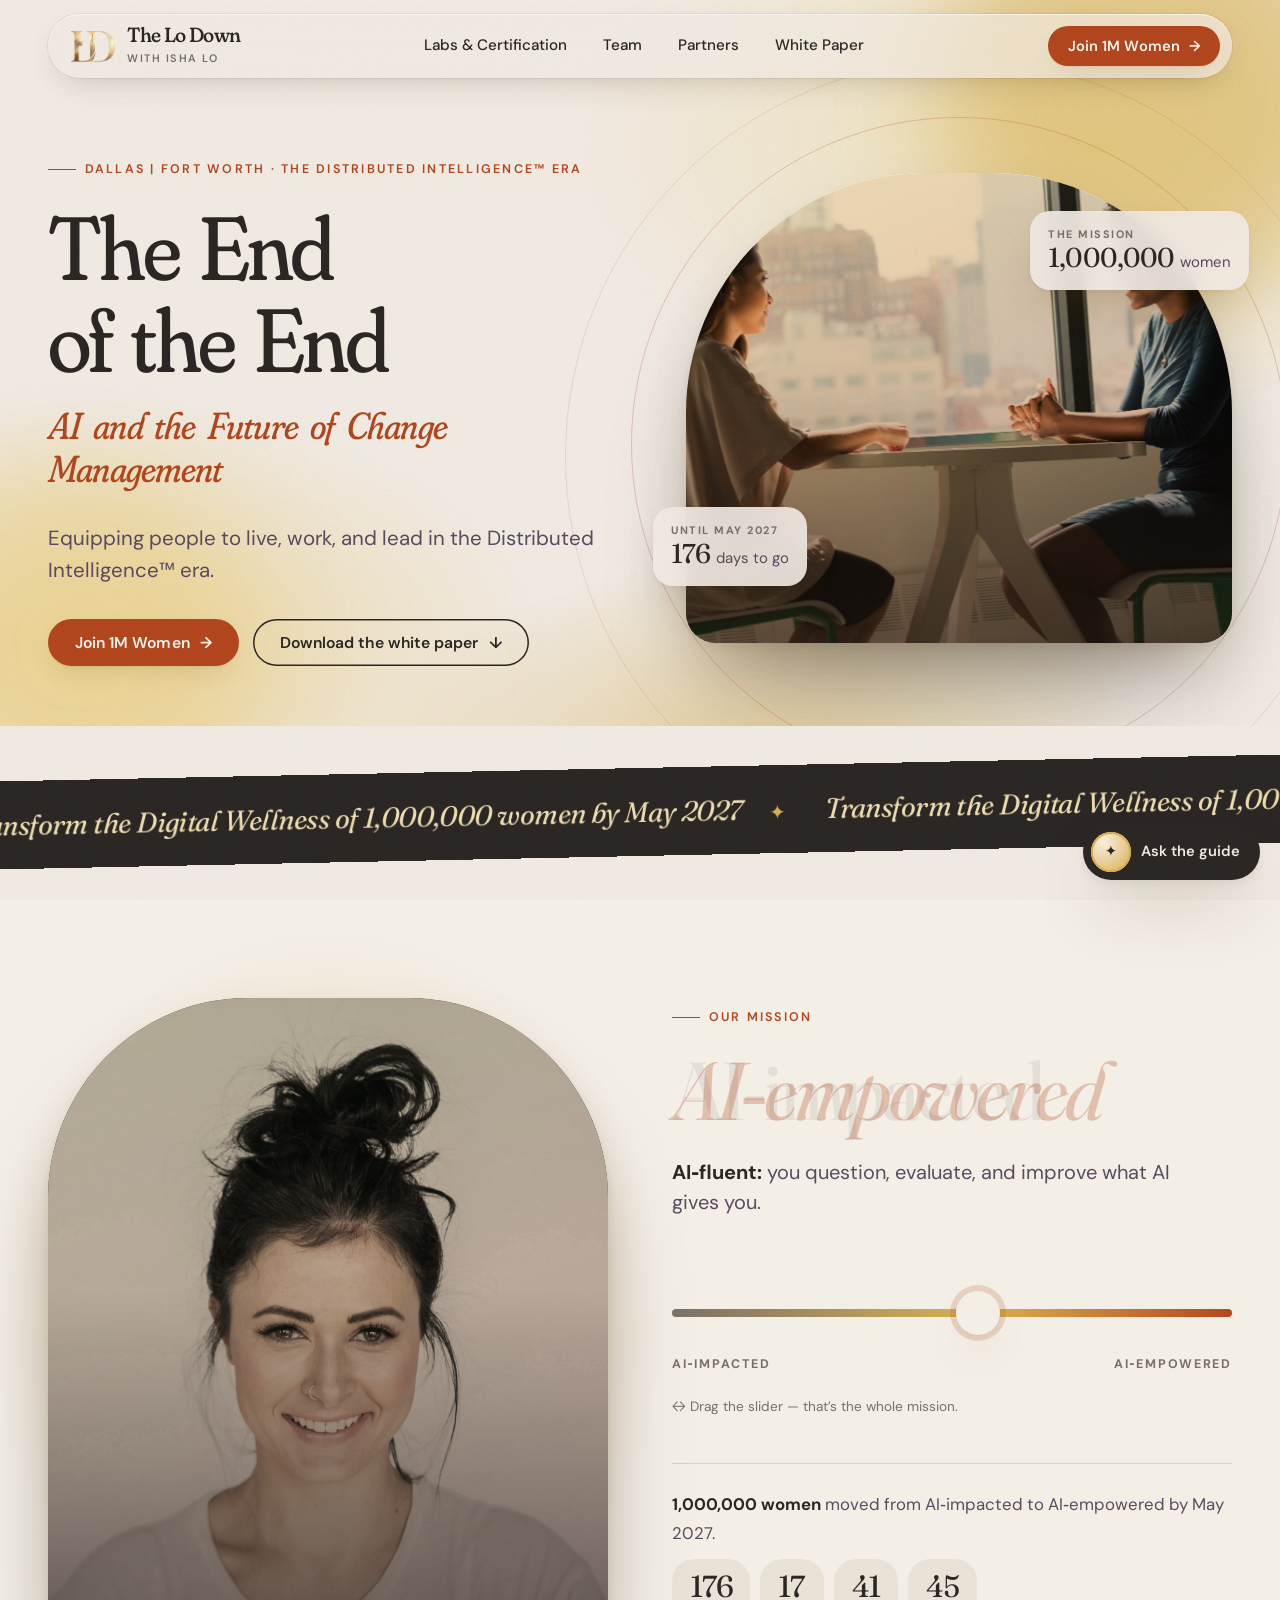
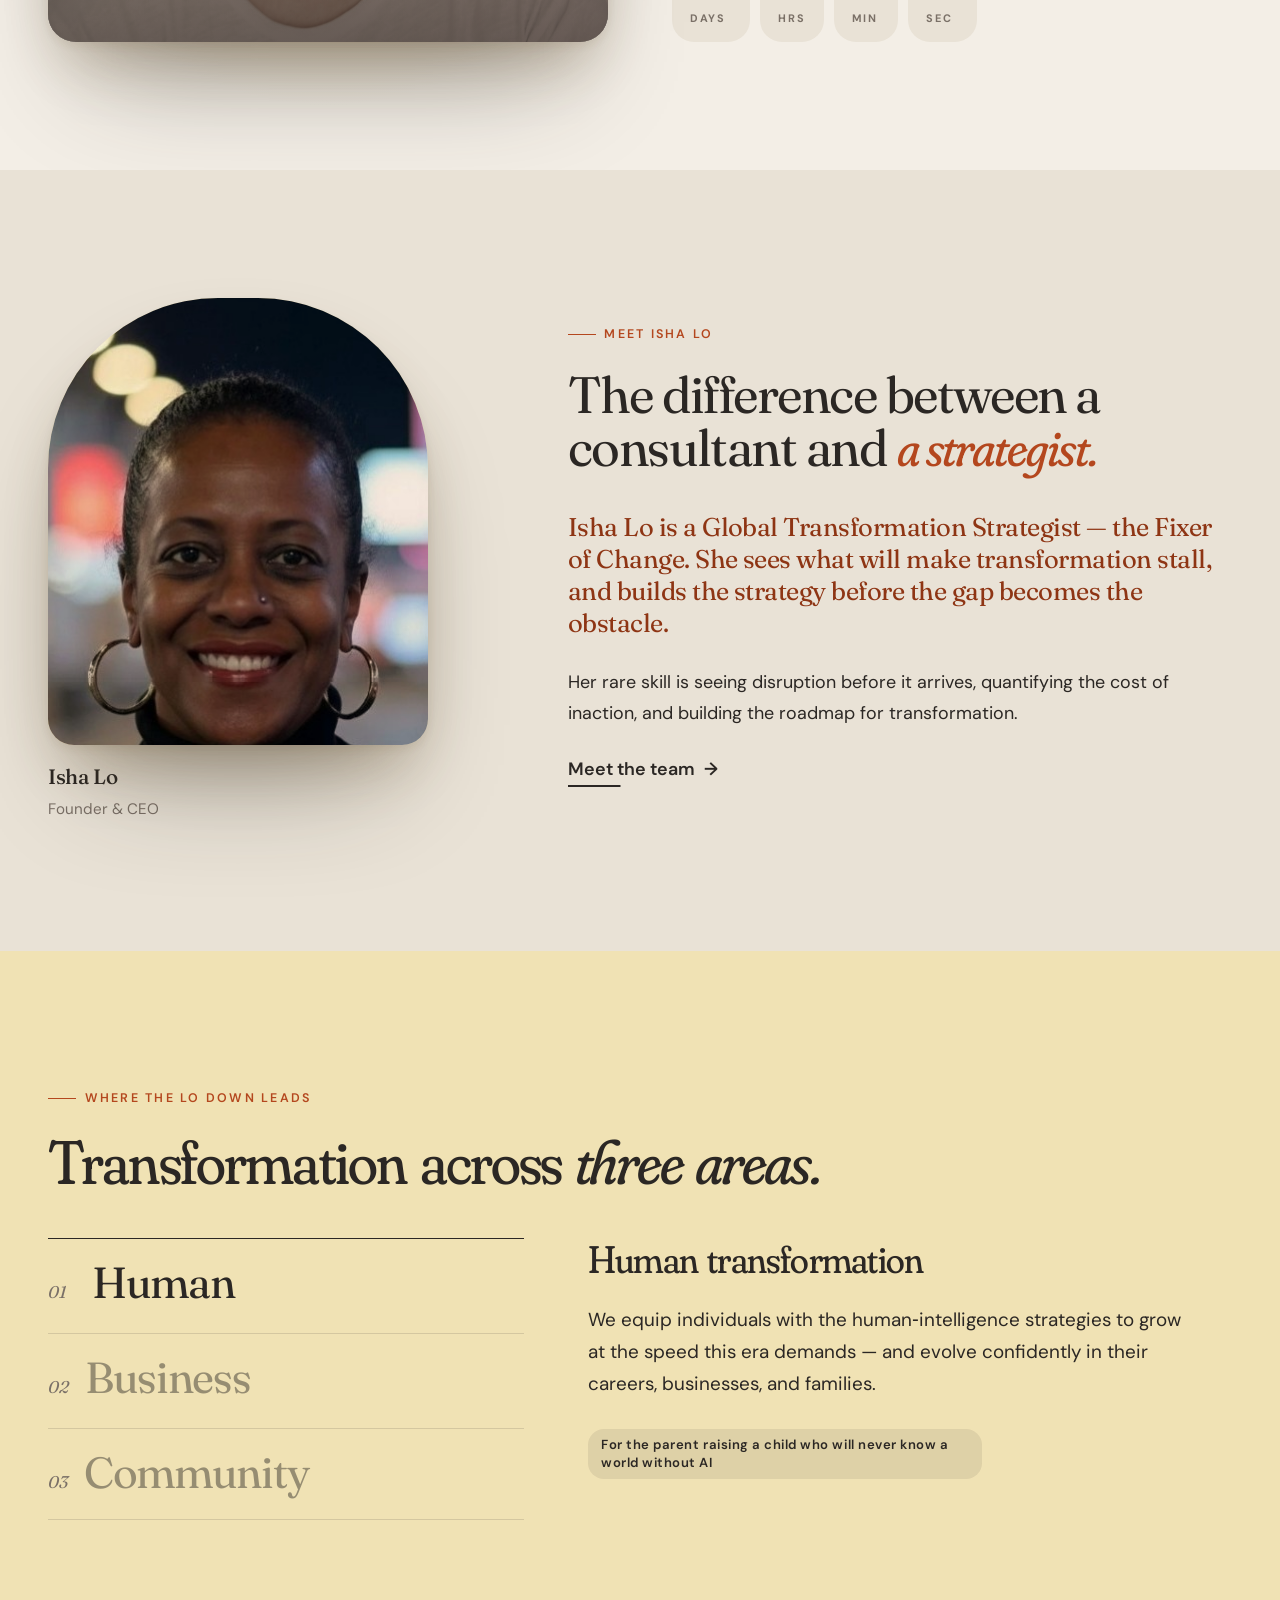
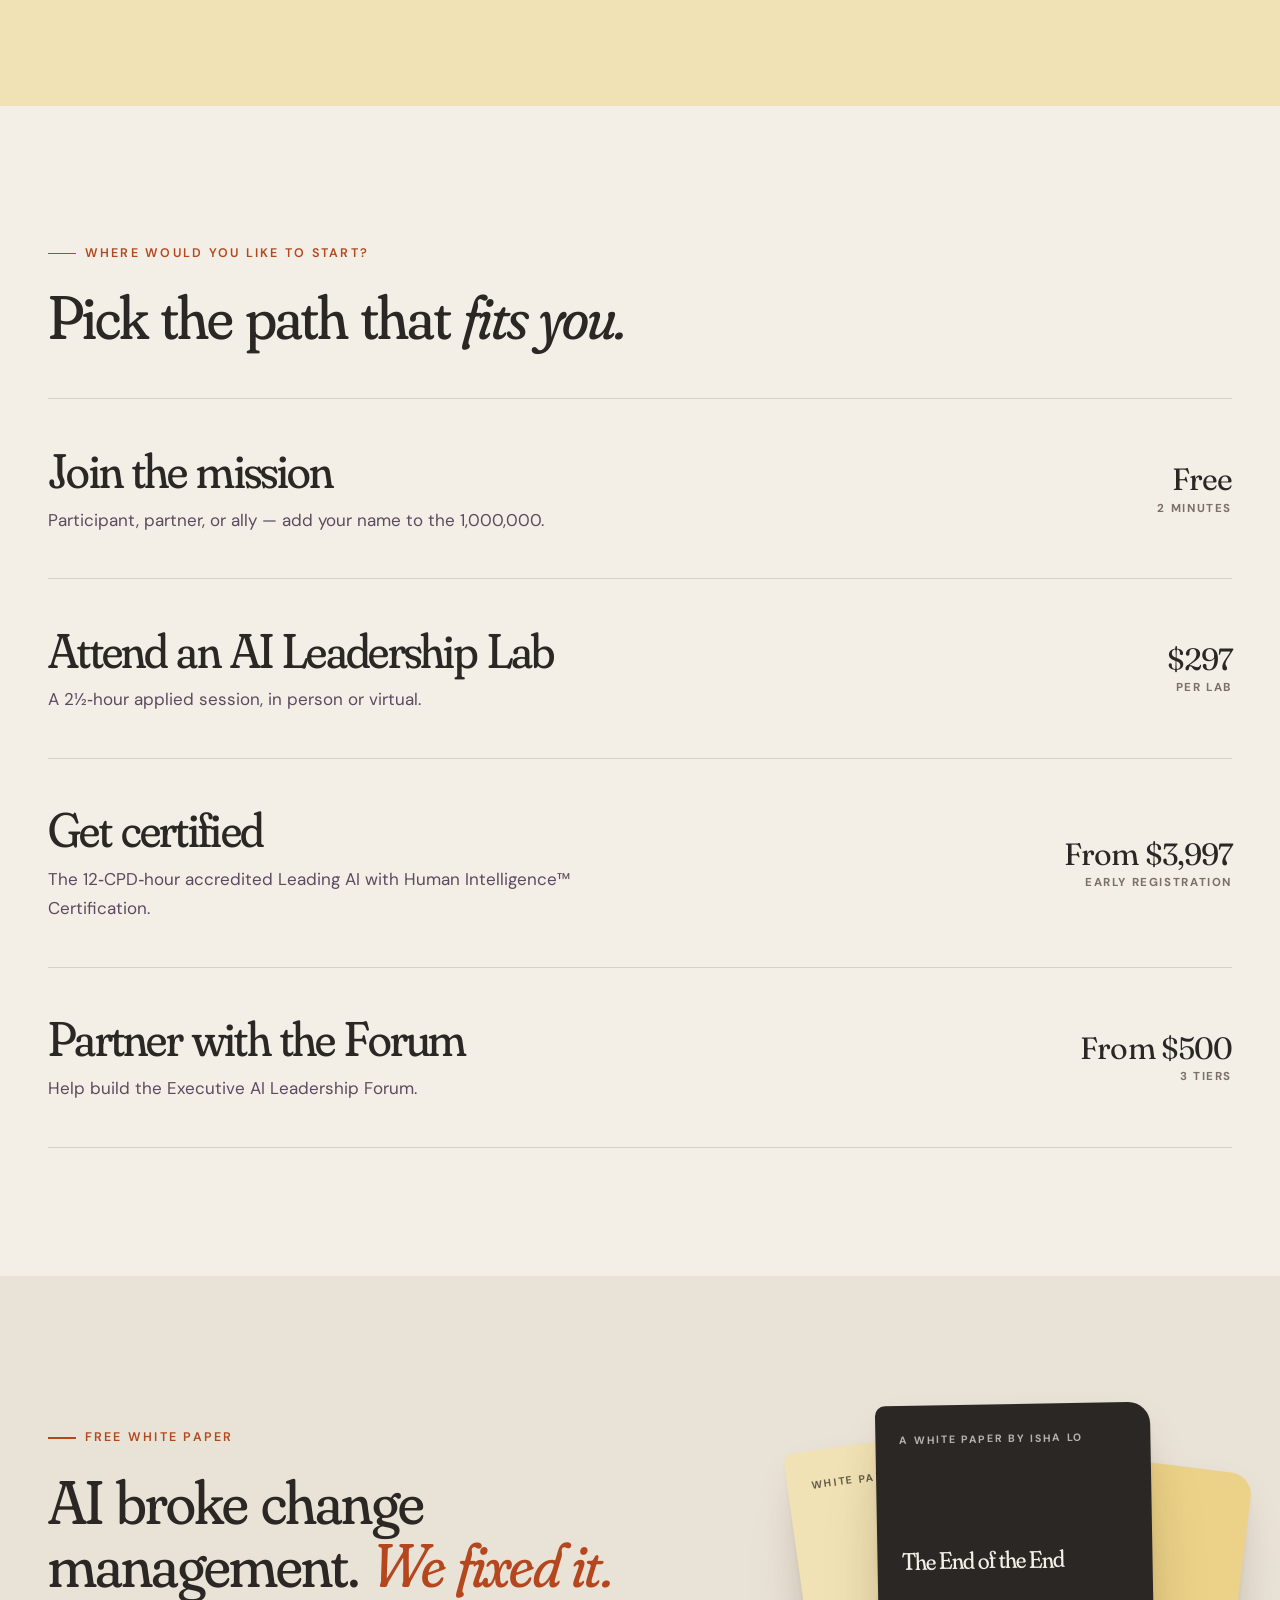
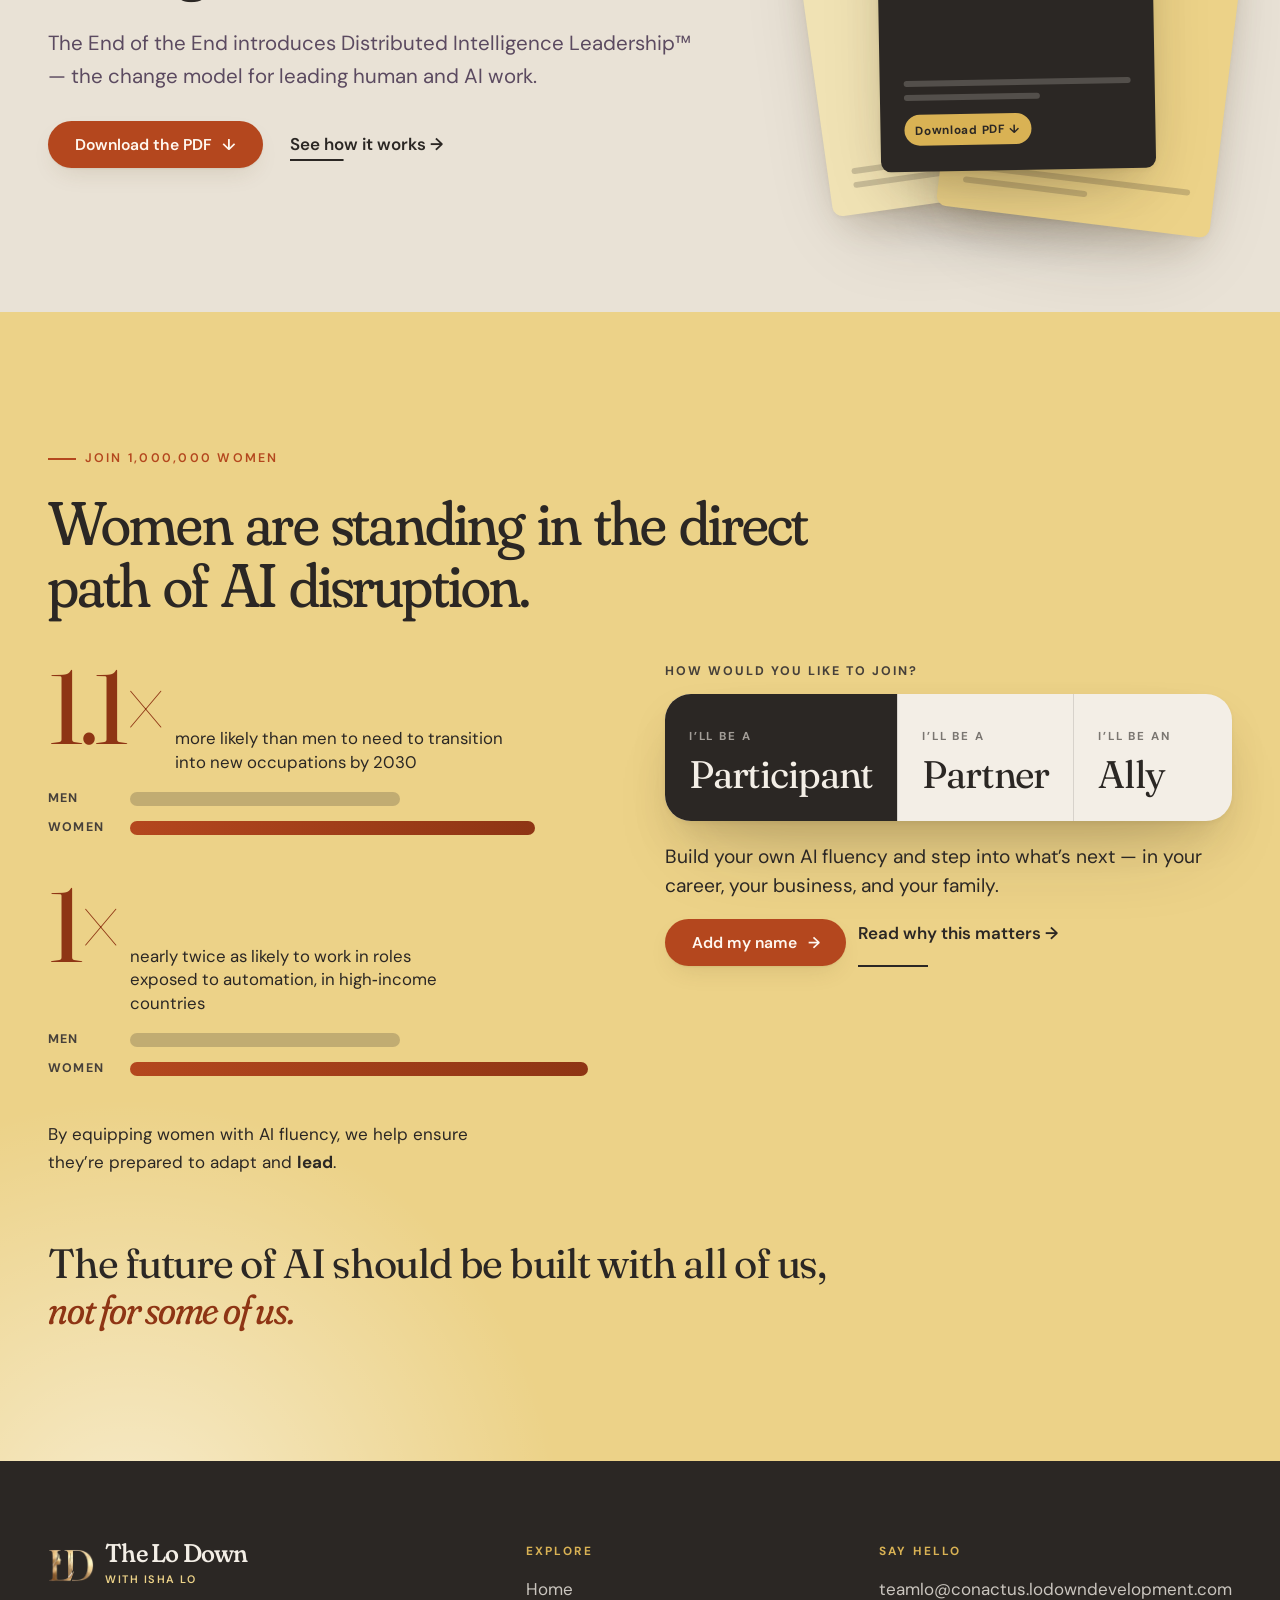
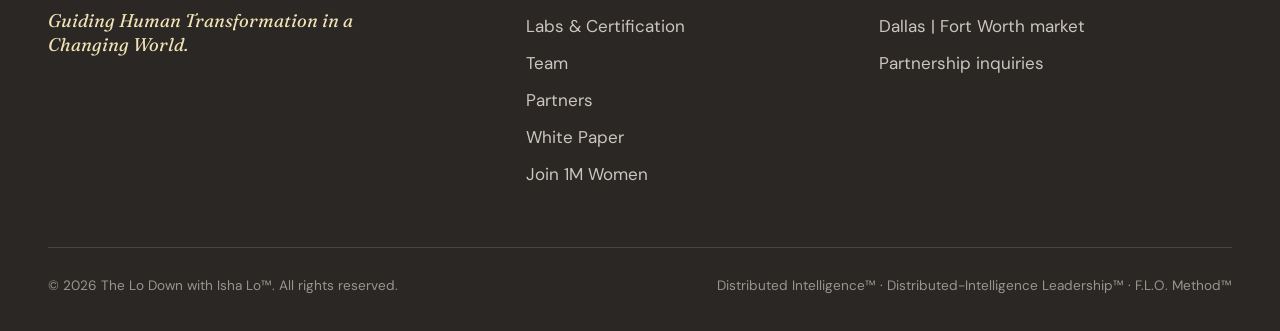
==== commit 9fe601dc: "CPD accreditation update, per Isha's handoff doc + a real site bug fix - Certification hours: 25 -> " ====
--- a/index.html
+++ b/index.html
@@ -44,7 +44,7 @@
       "itemOffered": {
         "@type": "Service",
         "name": "Leading AI with Human Intelligence™ Certification",
-        "description": "The 25-hour accredited certification."
+        "description": "The 12-CPD-hour accredited certification."
       }
     },
     {
@@ -175,7 +175,7 @@
     <h2 class="reveal" style="max-width:14em;margin-bottom:.8em">Pick the path that <em>fits you.</em></h2>
     <div class="port-row reveal"><div><h3>Join the mission</h3><p>Participant, partner, or ally — add your name to the 1,000,000.</p></div><div class="pr">Free<small>2 minutes</small></div><button class="go" data-join aria-label="Join 1M Women"></button></div>
     <div class="port-row reveal"><div><h3>Attend an AI Leadership Lab</h3><p>A 2½‑hour applied session, in person or virtual.</p></div><div class="pr">$297<small>per lab</small></div><a class="go" href="programs.html#labs" aria-label="AI Leadership Labs"></a></div>
-    <div class="port-row reveal"><div><h3>Get certified</h3><p>The 25‑hour accredited Leading AI with Human Intelligence™ Certification.</p></div><div class="pr">From $3,997<small>early registration</small></div><a class="go" href="programs.html#cert" aria-label="Certification"></a></div>
+    <div class="port-row reveal"><div><h3>Get certified</h3><p>The 12‑CPD‑hour accredited Leading AI with Human Intelligence™ Certification.</p></div><div class="pr">From $3,997<small>early registration</small></div><a class="go" href="programs.html#cert" aria-label="Certification"></a></div>
     <div class="port-row reveal"><div><h3>Partner with the Forum</h3><p>Help build the Executive AI Leadership Forum.</p></div><div class="pr">From $500<small>3 tiers</small></div><a class="go" href="partners.html" aria-label="Partner opportunities"></a></div>
   </div>
 </section>
--- a/css/style.css
+++ b/css/style.css
@@ -727,3 +727,35 @@
 .isha-photo { margin-top: 0; max-width: 380px; }
 .isha-copy .bigq { font-size: clamp(2rem, 4vw, 3.4rem); }
 @media (max-width: 900px) { .isha-grid { grid-template-columns: 1fr; } .isha-photo { max-width: 280px; } }
+
+/* ---------- CPD accreditation section (table, FAQ, sources) ---------- */
+.cpd-sec, .cpd-faq-sec, .cpd-sources-sec { background: var(--sand); }
+.cpd-table { margin-top: 24px; border-radius: 24px; background: #fff; box-shadow: var(--sh-1); overflow: hidden; }
+.cpd-row { display: grid; grid-template-columns: 1.1fr 1.1fr 1.6fr; gap: 18px; padding: 18px 24px; border-top: 1px solid var(--line); font-size: .95rem; line-height: 1.5; }
+.cpd-row:first-child { border-top: 0; }
+.cpd-row-head { font-family: var(--sans); font-size: .74rem; font-weight: 700; letter-spacing: .1em; text-transform: uppercase; color: var(--clay-d); background: var(--peach); }
+.cpd-fine { font-size: .84rem; color: var(--ink-soft); margin-top: 16px; max-width: 54em; }
+@media (max-width: 760px) {
+  .cpd-row { grid-template-columns: 1fr; gap: 4px; padding: 18px 20px; }
+  .cpd-row-head { display: none; }
+  .cpd-row > div::before { content: attr(data-h); display: block; font-family: var(--sans); font-size: .68rem; font-weight: 700; letter-spacing: .1em; text-transform: uppercase; color: var(--clay-d); margin-bottom: 2px; }
+  .cpd-row > div:not(:last-child) { margin-bottom: 10px; }
+}
+.cpd-employer { margin-top: 52px; padding: 32px clamp(24px, 4vw, 44px); border-radius: var(--r); background: var(--plum); color: var(--cream); }
+.cpd-employer h3 { color: var(--cream); }
+.cpd-employer .lead { color: rgba(243, 238, 230, .78); }
+.cpd-employer-btns { display: flex; gap: 14px; flex-wrap: wrap; margin-top: 22px; }
+
+.cpd-faq { display: grid; gap: 10px; max-width: 48em; }
+.cpd-faq-item { background: #fff; border-radius: 18px; padding: 18px 24px; box-shadow: var(--sh-1); }
+.cpd-faq-item summary { cursor: pointer; font-family: var(--serif); font-size: 1.1rem; letter-spacing: -.01em; list-style: none; display: flex; align-items: center; justify-content: space-between; gap: 14px; }
+.cpd-faq-item summary::-webkit-details-marker { display: none; }
+.cpd-faq-item summary::after { content: '+'; font-family: var(--sans); font-size: 1.3rem; color: var(--clay); flex: none; transition: transform .3s var(--ease); }
+.cpd-faq-item[open] summary::after { transform: rotate(45deg); }
+.cpd-faq-item p { margin-top: 12px; color: var(--ink-soft); line-height: 1.6; }
+
+.cpd-sources { list-style: none; margin: 20px 0 0; padding: 0; display: grid; gap: 4px; max-width: 48em; }
+.cpd-sources li { border-top: 1px solid var(--line); }
+.cpd-sources li:first-child { border-top: 0; }
+.cpd-sources a { display: block; padding: 14px 4px; color: var(--ink); text-decoration: none; font-size: .95rem; }
+.cpd-sources a:hover { color: var(--clay-d); }
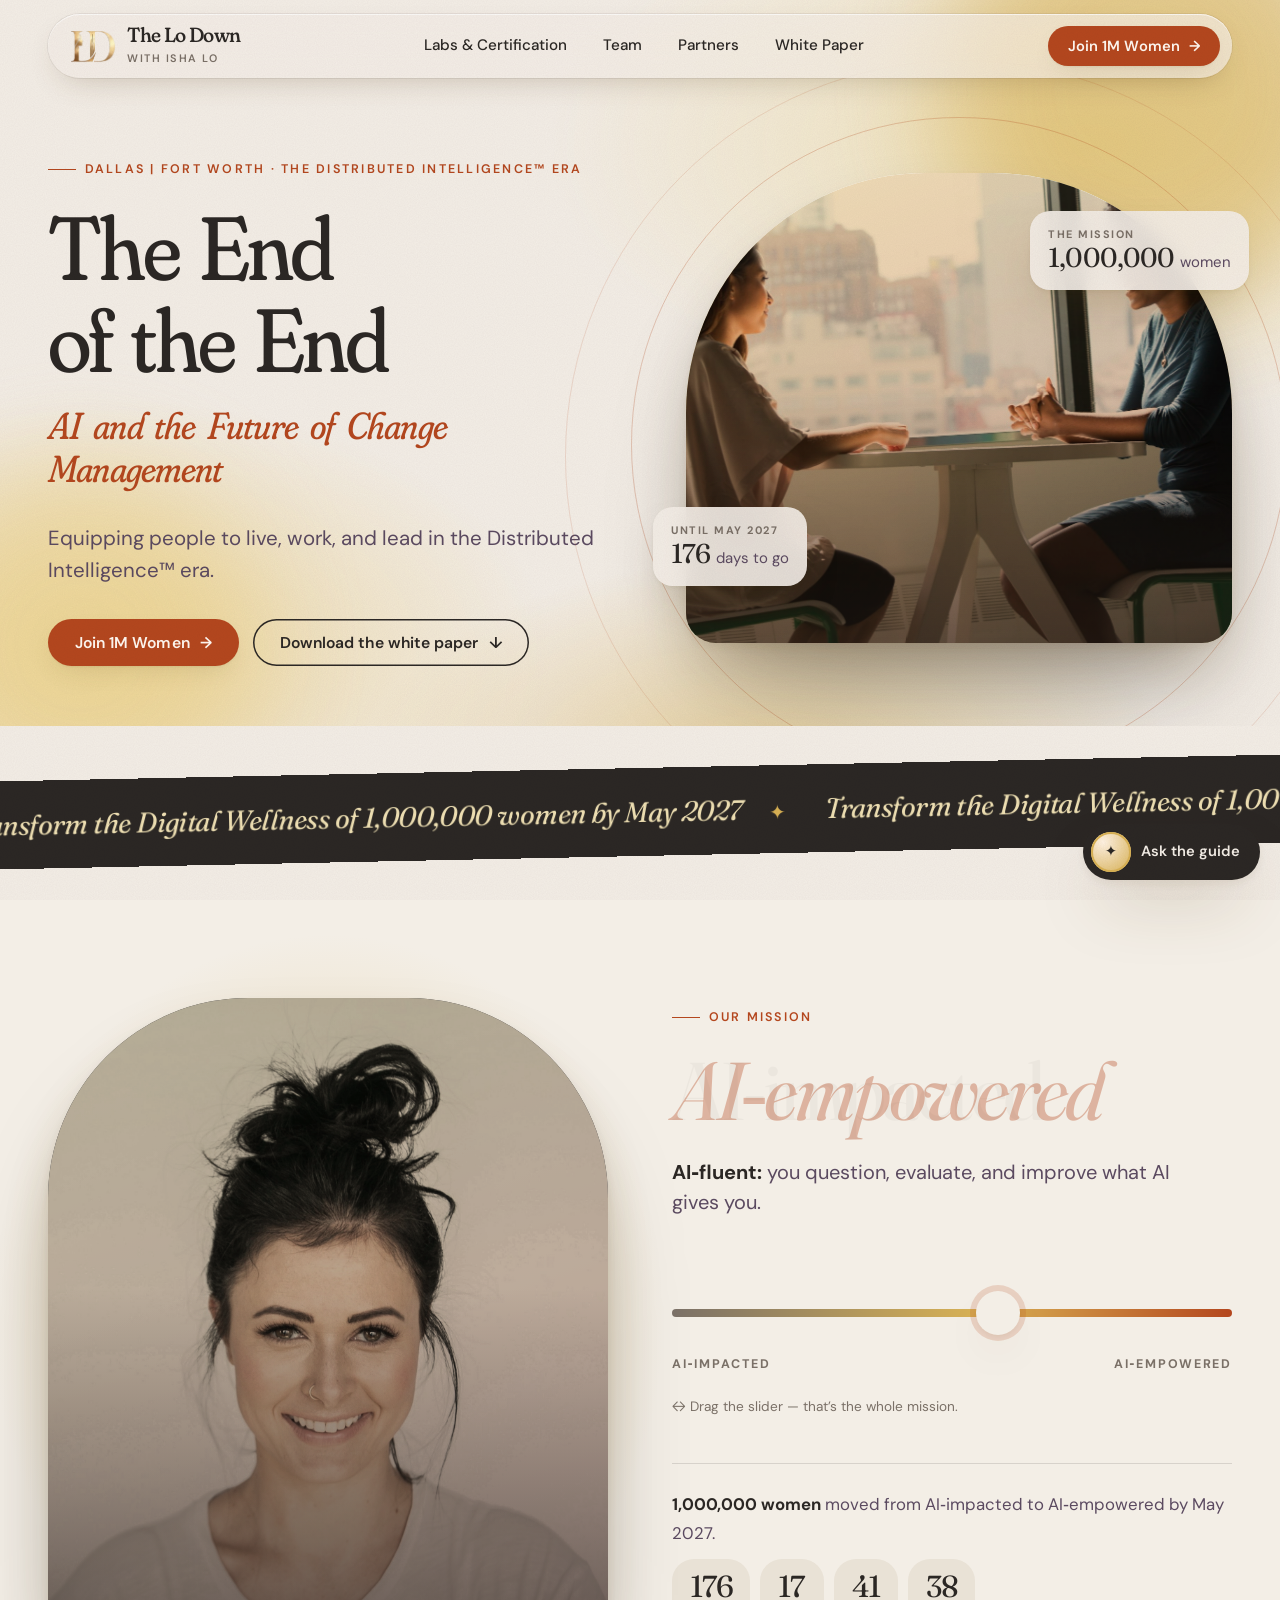
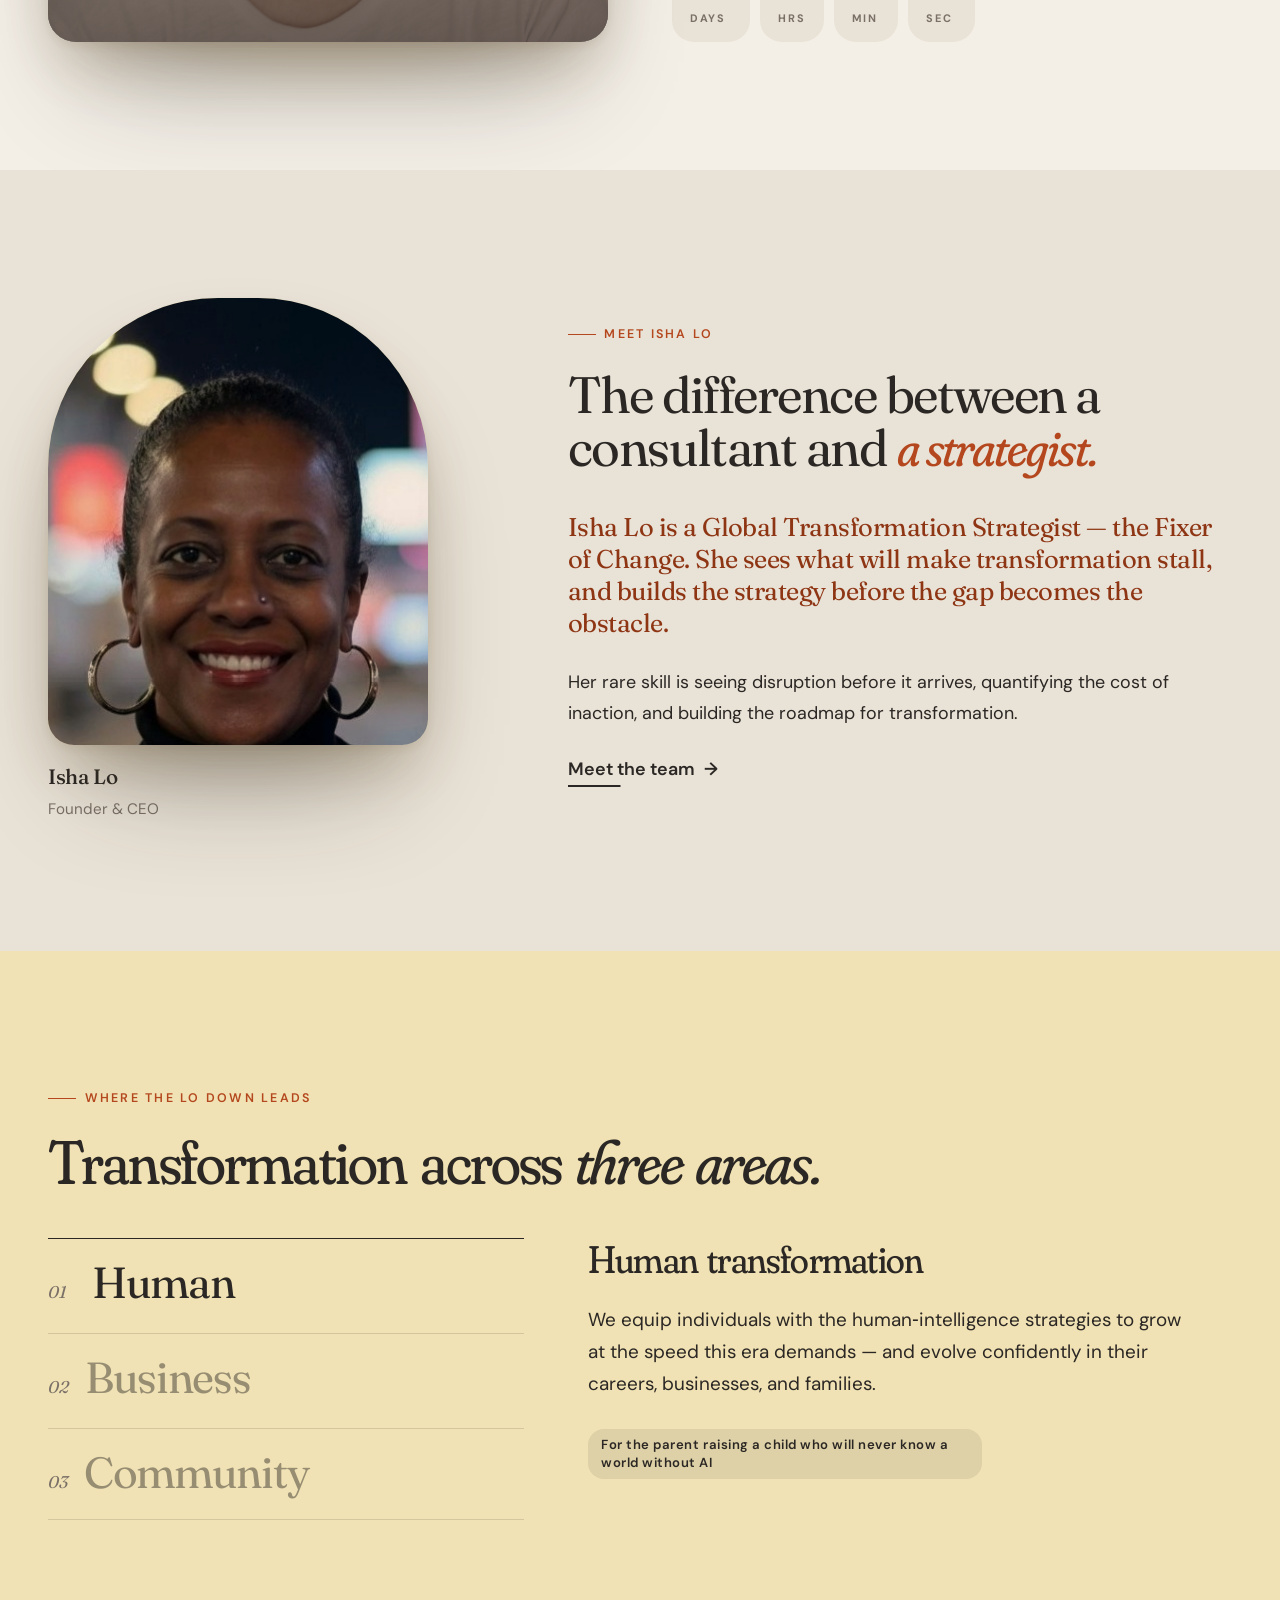
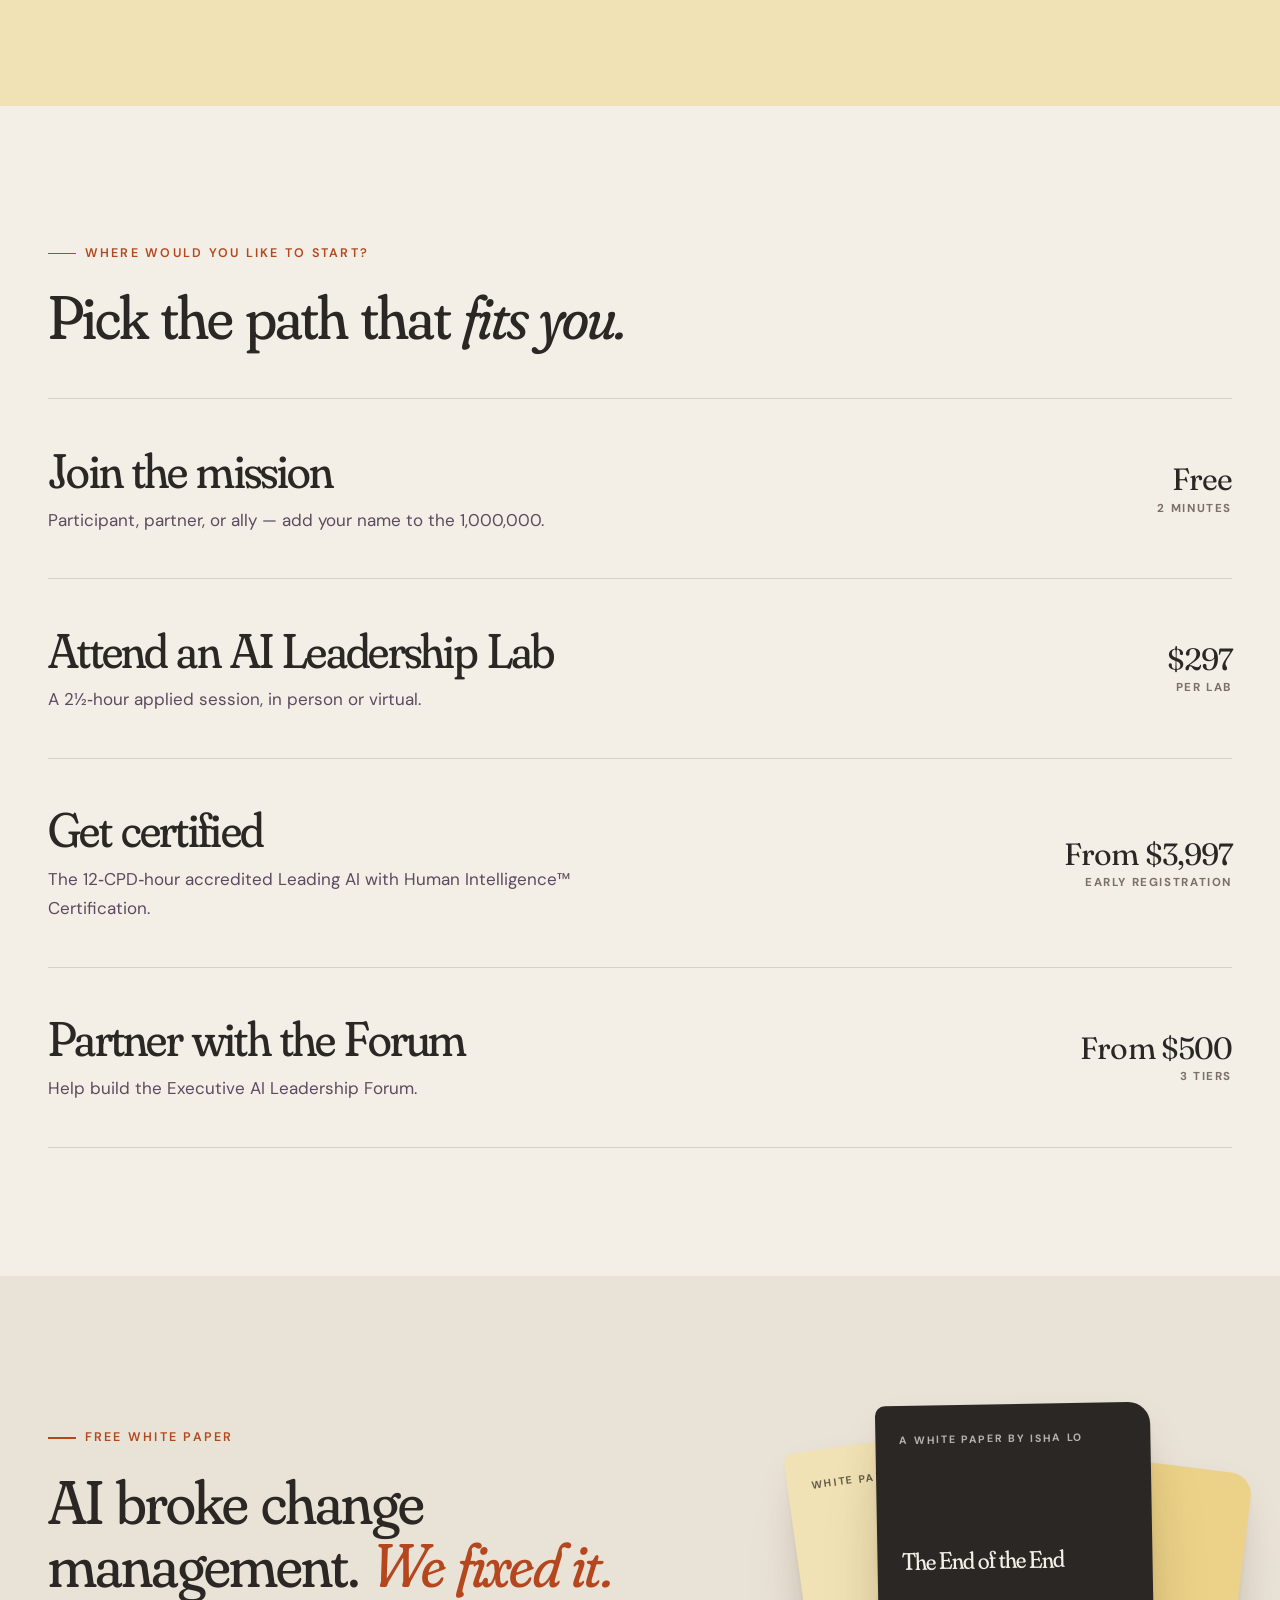
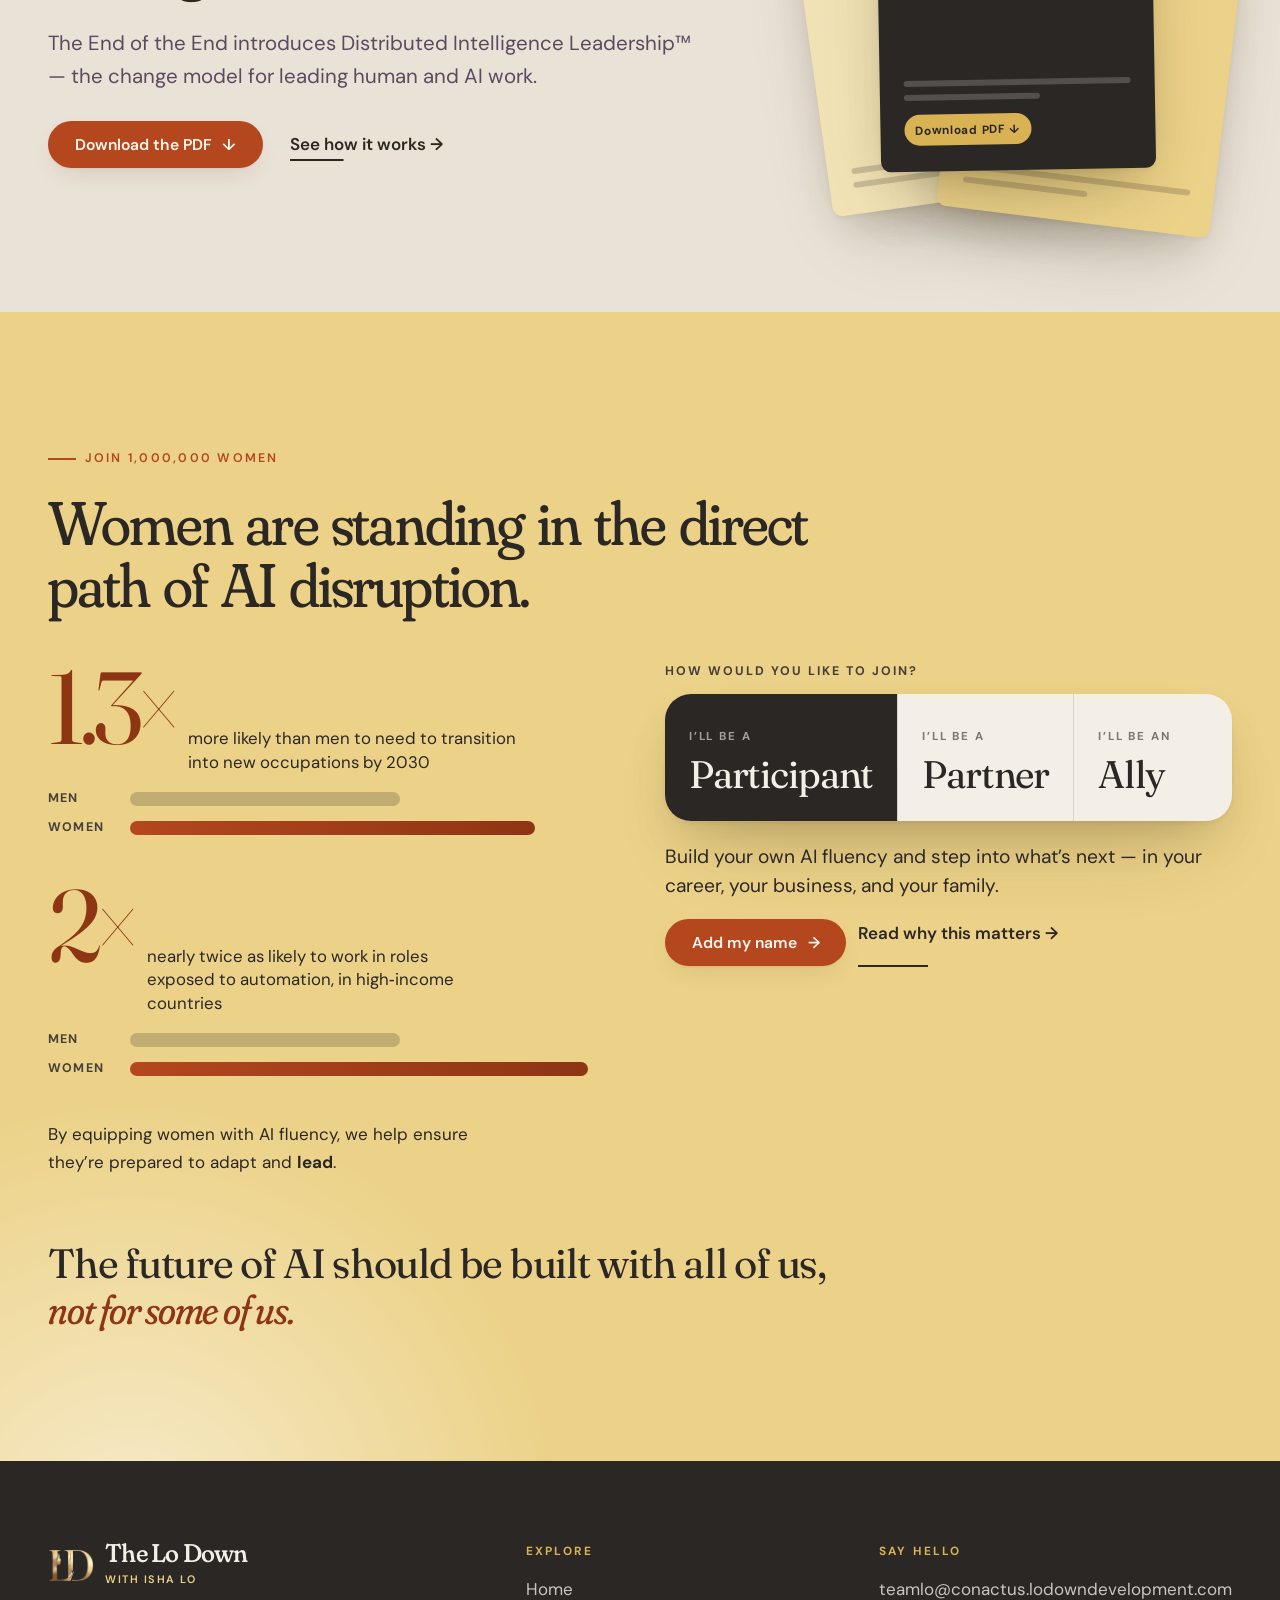
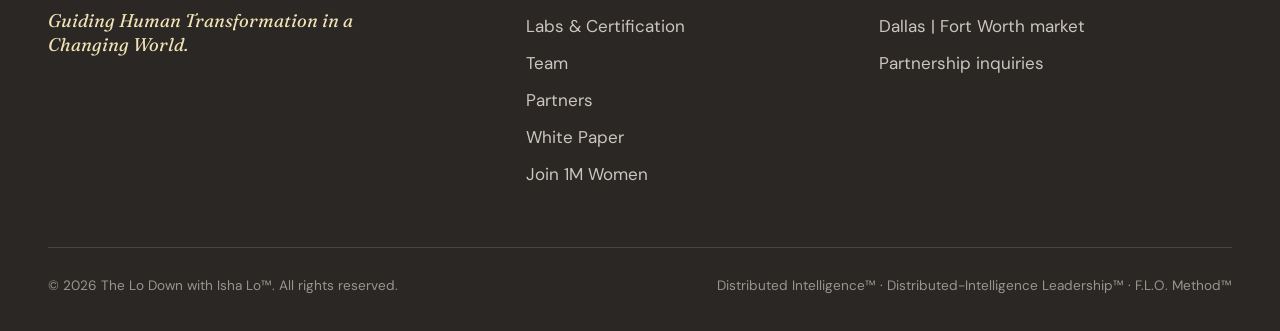
==== commit 42fa3894: "perf: add decoding=async to images and preconnect for analytics origin on index.html" ====
--- a/index.html
+++ b/index.html
@@ -11,6 +11,7 @@
 <link rel="icon" href="images/logo-mark.png">
 <link rel="preconnect" href="https://fonts.googleapis.com">
 <link rel="preconnect" href="https://fonts.gstatic.com" crossorigin>
+<link rel="preconnect" href="https://agency-dashboard-omega-red.vercel.app">
 <link href="https://fonts.googleapis.com/css2?family=DM+Sans:ital,opsz,wght@0,9..40,300..700;1,9..40,300..700&family=Fraunces:ital,opsz,wght,SOFT@0,9..144,300..700,0..100;1,9..144,300..700,0..100&display=swap" rel="stylesheet">
 <link rel="stylesheet" href="css/style.css">
 <link rel="preload" as="image" href="images/conversation.jpg" fetchpriority="high">
@@ -79,7 +80,7 @@
     </div>
     <div class="hero-photo reveal" style="--d:.1s">
       <div class="sunring"></div><div class="sunring two"></div>
-      <div class="arch"><img src="images/conversation.jpg" alt="Two women in conversation at a sunlit window table" fetchpriority="high"></div>
+      <div class="arch"><img src="images/conversation.jpg" alt="Two women in conversation at a sunlit window table" fetchpriority="high" decoding="async"></div>
       <div class="chip3 c1"><span class="k">Until May 2027</span><span class="v"><span data-cd="d">—</span> <small>days to go</small></span></div>
       <div class="chip3 c2"><span class="k">The mission</span><span class="v">1,000,000 <small>women</small></span></div>
     </div>
@@ -98,7 +99,7 @@
   <div class="wrap shift-grid">
     <div class="shift-photo-wrap reveal">
       <div class="shift-halo"></div>
-      <div class="shift-photo"><img src="images/woman-portrait.jpg" alt="A woman smiling, brighter as she moves toward AI‑empowered" loading="lazy"></div>
+      <div class="shift-photo"><img src="images/woman-portrait.jpg" alt="A woman smiling, brighter as she moves toward AI‑empowered" loading="lazy" decoding="async"></div>
     </div>
     <div class="reveal" style="--d:.1s">
       <span class="eyebrow">Our mission</span>
@@ -123,7 +124,7 @@
 <section class="sec isha">
   <div class="wrap isha-grid">
     <div class="isha-side reveal">
-      <div class="isha-photo"><img src="images/isha-portrait.jpg" alt="Isha Lo, Founder and CEO" loading="lazy"></div>
+      <div class="isha-photo"><img src="images/isha-portrait.jpg" alt="Isha Lo, Founder and CEO" loading="lazy" decoding="async"></div>
       <div class="isha-cap"><b>Isha Lo</b><span>Founder &amp; CEO</span></div>
     </div>
     <div class="isha-copy reveal" style="--d:.1s">
--- a/css/style.css
+++ b/css/style.css
@@ -485,10 +485,29 @@
 .cap-card h3 { margin: .5em 0 .6em; font-size: clamp(1.7rem, 3vw, 2.5rem); }
 .cap-card p { font-size: 1.2rem; line-height: 1.55; margin: 0; transition: opacity .4s var(--ease); }
 @media (max-width: 900px) { .cap-grid { grid-template-columns: 1fr; } .cap-card { position: static; order: -1; } }
-.seal { width: 150px; height: 150px; position: relative; flex: none; }
-.seal svg { width: 100%; height: 100%; animation: spin 40s linear infinite; }
-.seal .c { position: absolute; inset: 0; display: grid; place-items: center; text-align: center; font-family: var(--serif); font-size: 1.05rem; line-height: 1.1; letter-spacing: -.02em; }
-.seal .c small { display: block; font-family: var(--sans); font-size: .55rem; letter-spacing: .12em; text-transform: uppercase; font-weight: 700; color: var(--clay-d); margin-top: 3px; }
+/* The CPD accreditation mark. The supplied file is shown as issued — it is
+   somebody else's certification mark, so it is never recoloured, cropped or
+   redrawn. It comes white-on-navy, which is how the CPD Standards Office
+   presents it, so it keeps its own background rather than being knocked out
+   onto the cream page where the type would vanish. Rounding and lifting it is
+   presentation around the mark; the mark itself is untouched. Height-driven so
+   the supplied aspect ratio survives whatever file replaces this one.
+   .seal-pending is set by the img's onerror if the file ever goes missing, and
+   swaps in a plain written statement rather than an imitation. */
+.seal { flex: none; display: grid; place-items: center; }
+.seal img {
+  display: block; height: 150px; width: auto; border-radius: 16px;
+  box-shadow: 0 2px 6px rgba(20, 40, 80, .14), 0 12px 28px -10px rgba(20, 40, 80, .4);
+}
+.seal .seal-text { display: none; }
+.seal-pending .seal-text {
+  display: block; text-align: center; padding: 18px 24px;
+  border: 1px solid rgba(180, 71, 30, .28); border-radius: 18px;
+  background: var(--sand); max-width: 15em;
+}
+.seal-pending .seal-text b { display: block; font-family: var(--serif); font-size: 1.1rem; line-height: 1.15; letter-spacing: -.02em; }
+.seal-pending .seal-text span { display: block; font-size: .82rem; margin-top: 2px; color: var(--clay-d); }
+.seal-pending .seal-text small { display: block; font-size: .58rem; letter-spacing: .12em; text-transform: uppercase; font-weight: 700; color: var(--clay-d); margin-top: 9px; opacity: .75; }
 @keyframes spin { to { transform: rotate(360deg); } }
 .cert-top { display: flex; gap: 30px; align-items: center; flex-wrap: wrap; margin-top: 26px; }
 
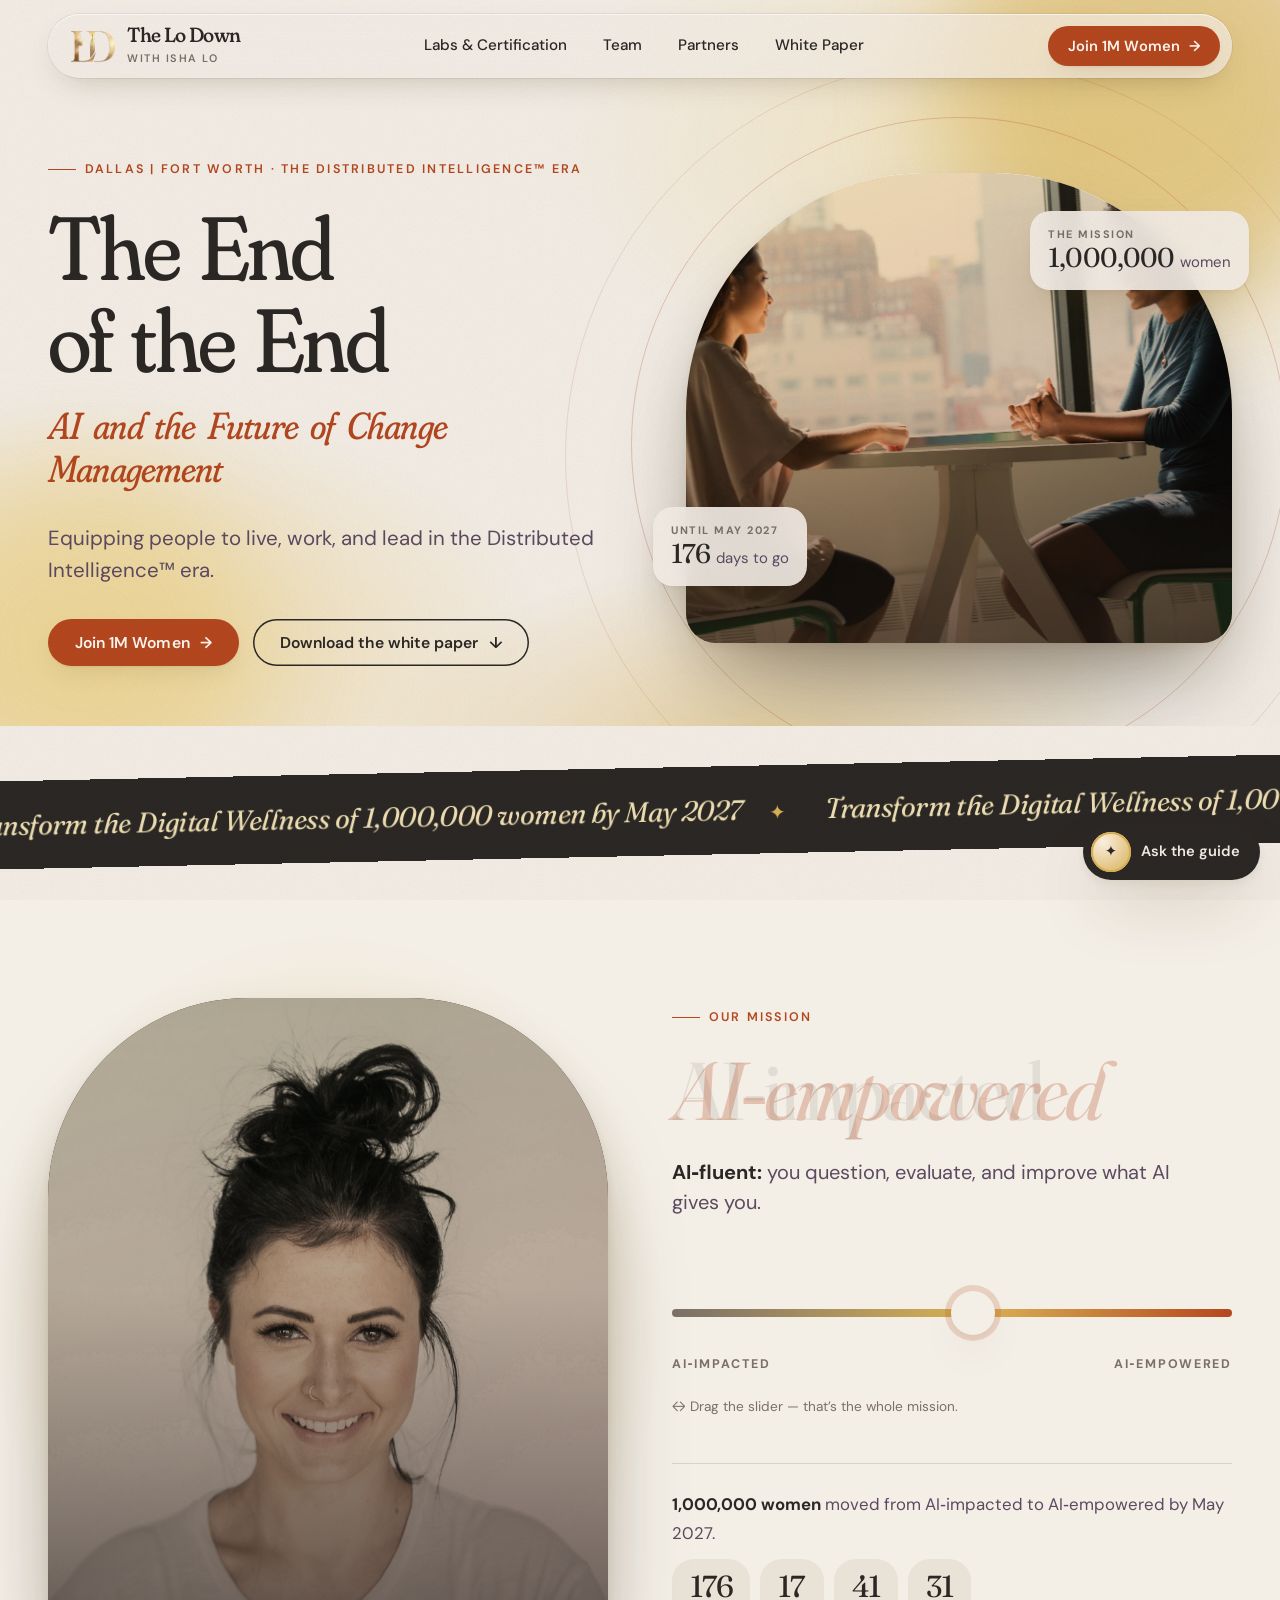
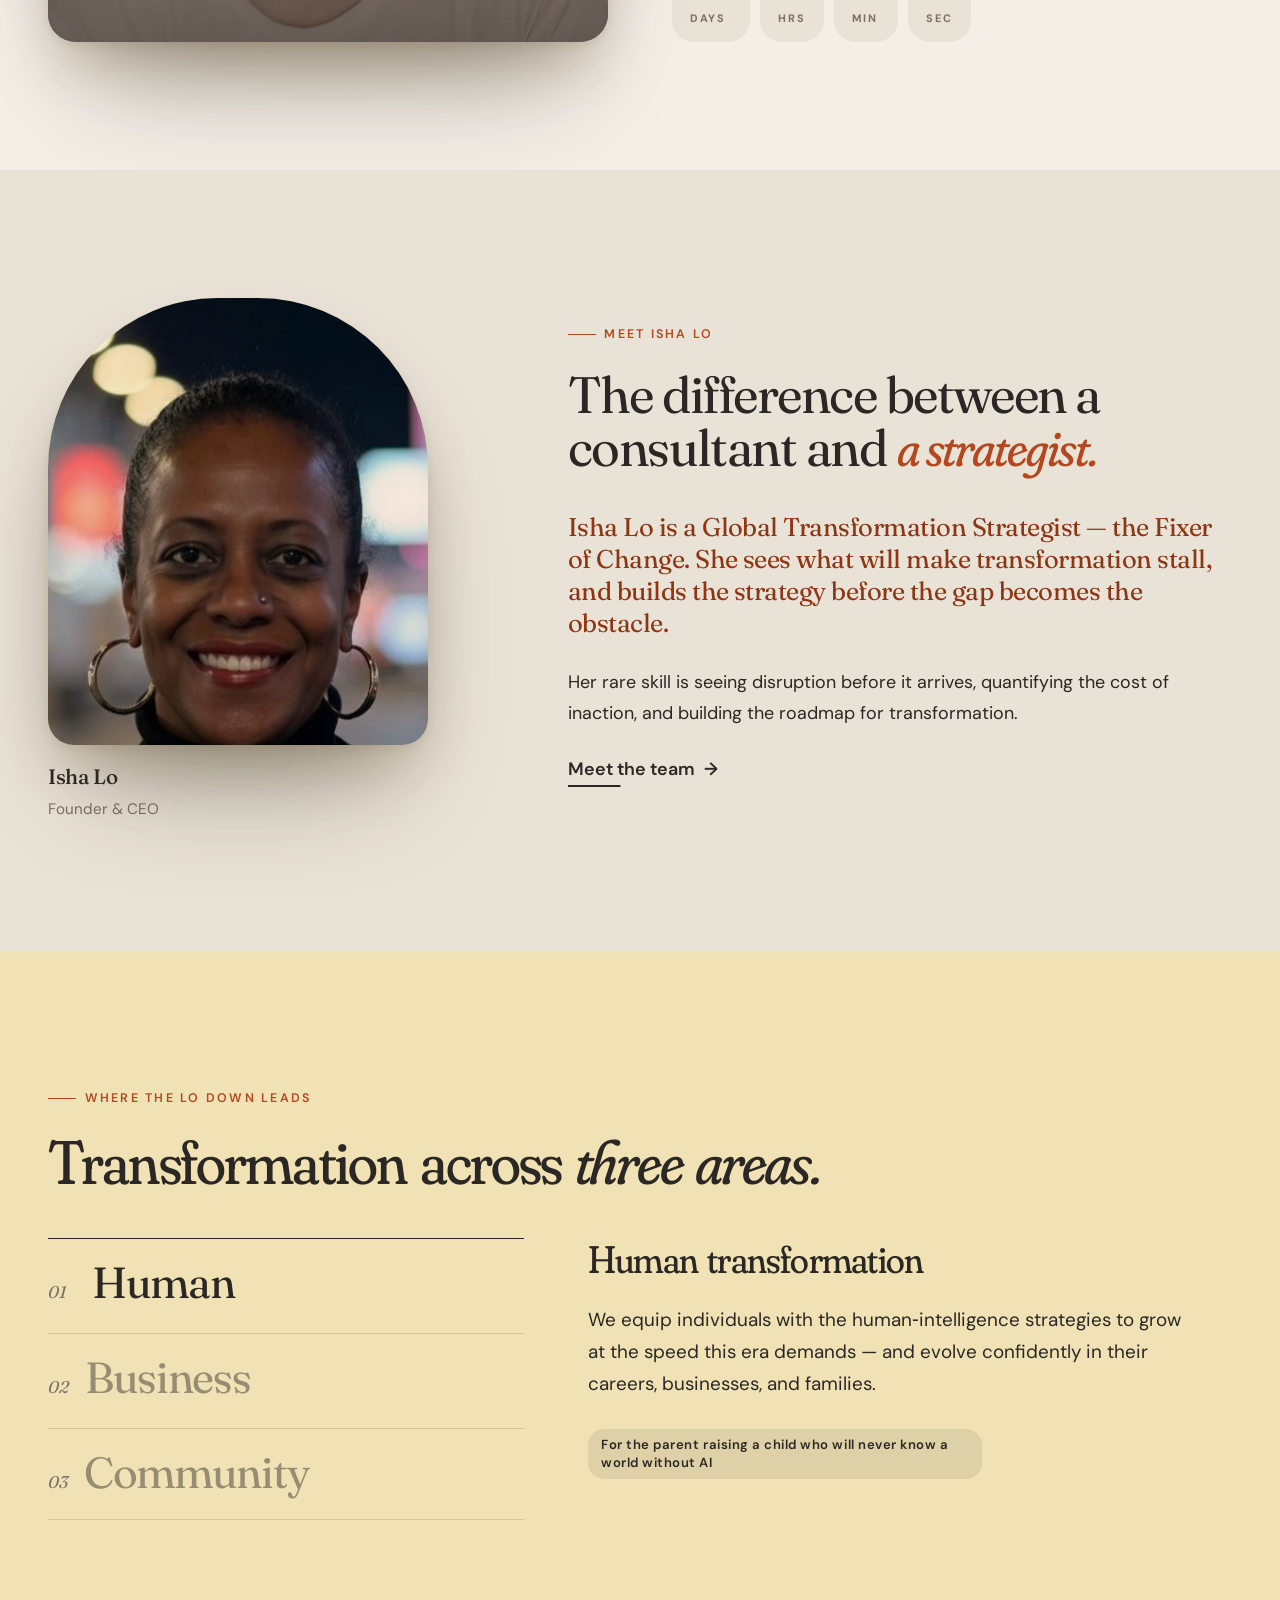
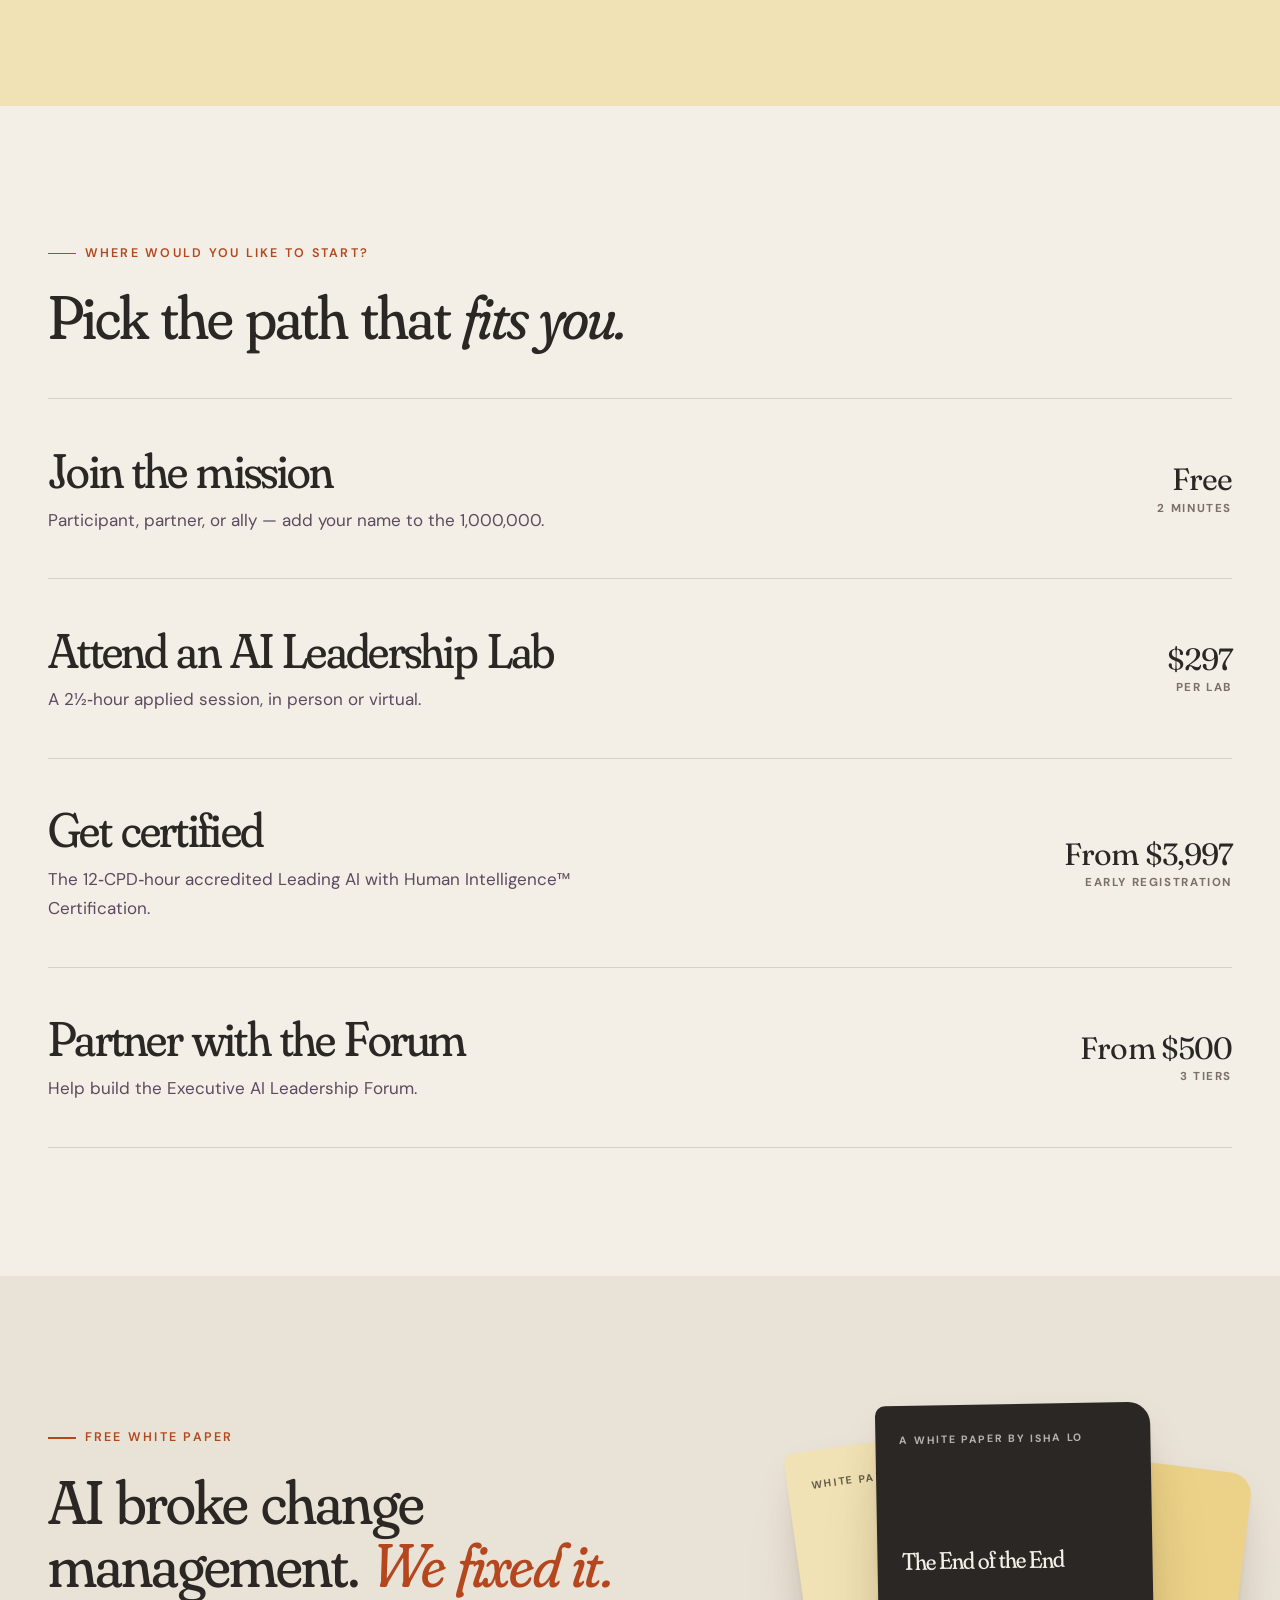
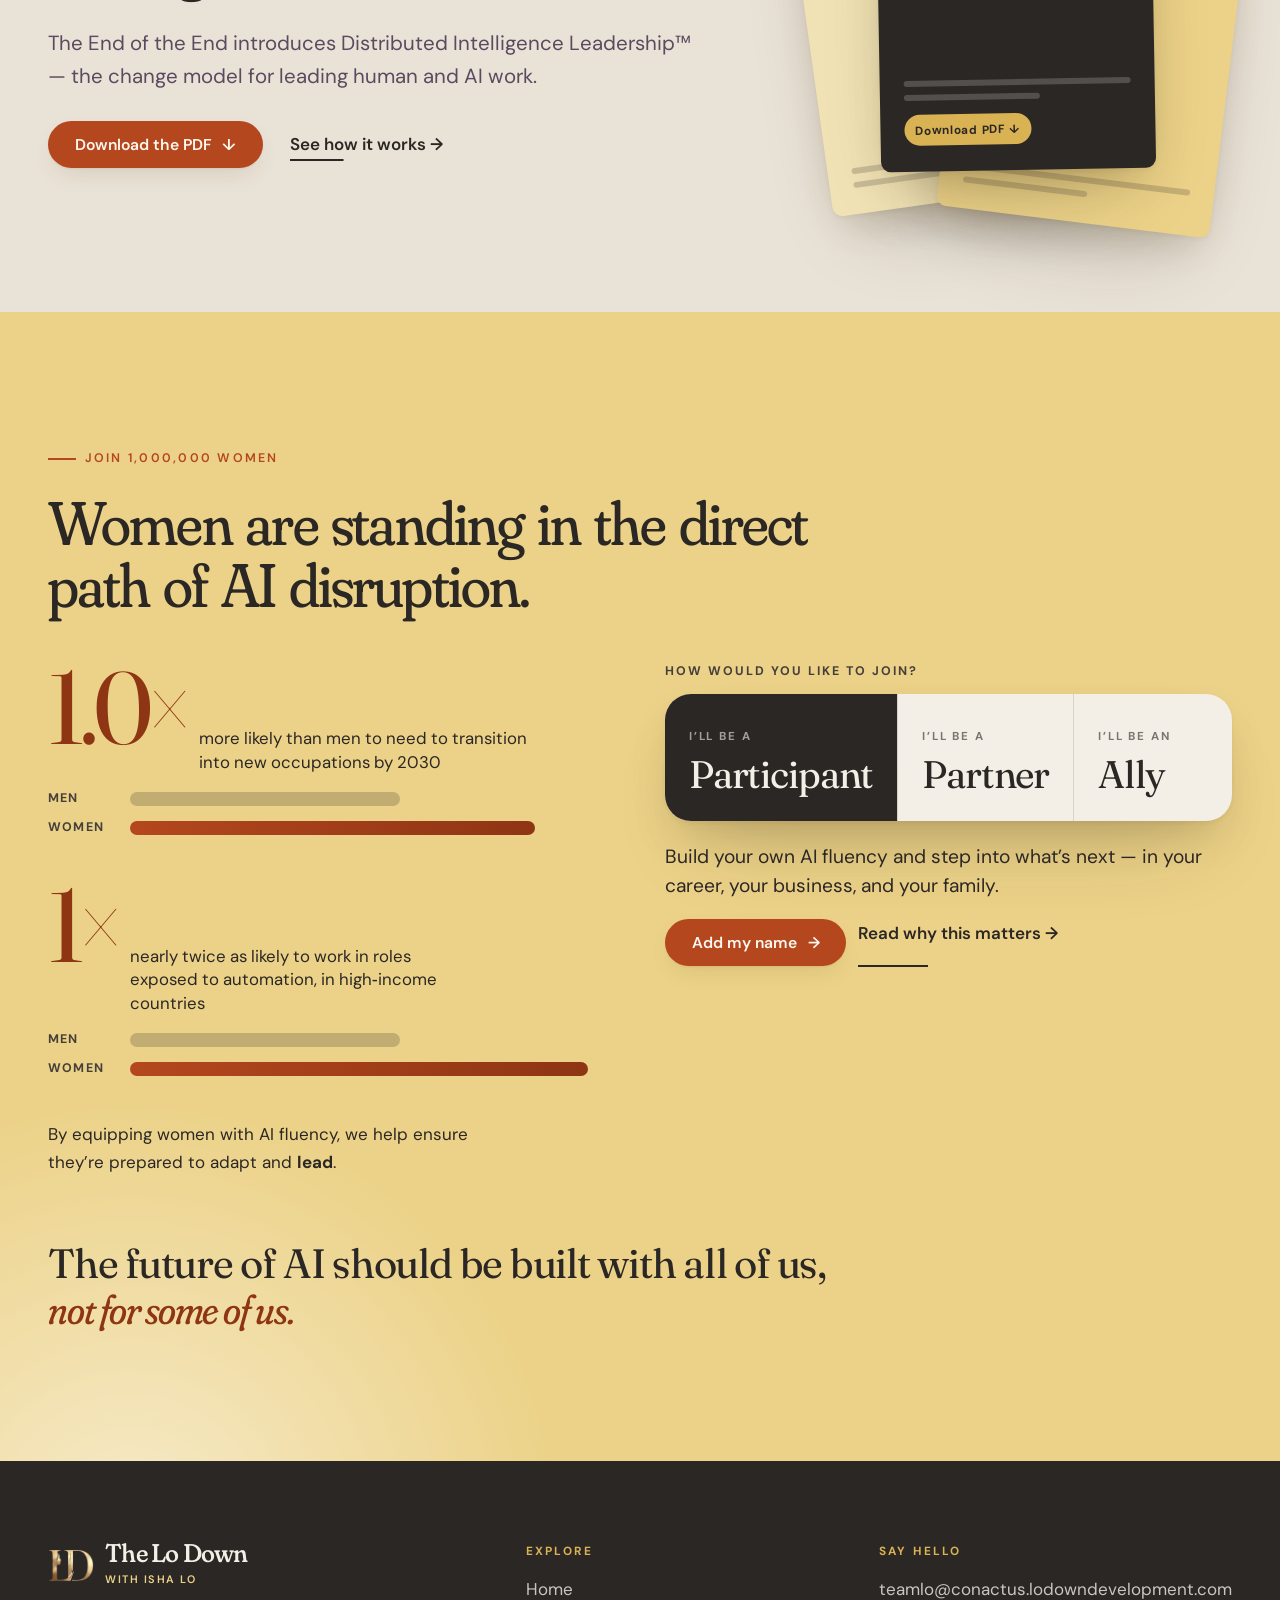
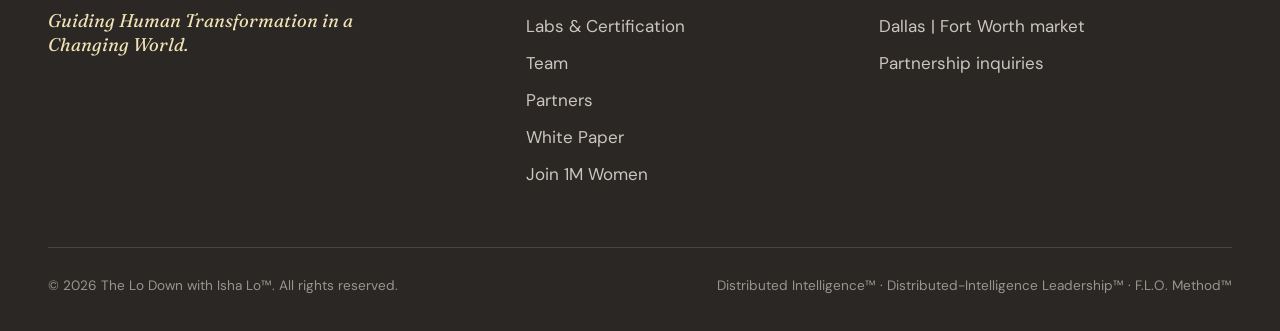
==== commit 5f726c50: "perf: load Google Fonts asynchronously on homepage to remove render-blocking CSS" ====
--- a/index.html
+++ b/index.html
@@ -12,7 +12,9 @@
 <link rel="preconnect" href="https://fonts.googleapis.com">
 <link rel="preconnect" href="https://fonts.gstatic.com" crossorigin>
 <link rel="preconnect" href="https://agency-dashboard-omega-red.vercel.app">
-<link href="https://fonts.googleapis.com/css2?family=DM+Sans:ital,opsz,wght@0,9..40,300..700;1,9..40,300..700&family=Fraunces:ital,opsz,wght,SOFT@0,9..144,300..700,0..100;1,9..144,300..700,0..100&display=swap" rel="stylesheet">
+<link rel="preload" as="style" href="https://fonts.googleapis.com/css2?family=DM+Sans:ital,opsz,wght@0,9..40,300..700;1,9..40,300..700&family=Fraunces:ital,opsz,wght,SOFT@0,9..144,300..700,0..100;1,9..144,300..700,0..100&display=swap">
+<link href="https://fonts.googleapis.com/css2?family=DM+Sans:ital,opsz,wght@0,9..40,300..700;1,9..40,300..700&family=Fraunces:ital,opsz,wght,SOFT@0,9..144,300..700,0..100;1,9..144,300..700,0..100&display=swap" rel="stylesheet" media="print" onload="this.media='all'">
+<noscript><link href="https://fonts.googleapis.com/css2?family=DM+Sans:ital,opsz,wght@0,9..40,300..700;1,9..40,300..700&family=Fraunces:ital,opsz,wght,SOFT@0,9..144,300..700,0..100;1,9..144,300..700,0..100&display=swap" rel="stylesheet"></noscript>
 <link rel="stylesheet" href="css/style.css">
 <link rel="preload" as="image" href="images/conversation.jpg" fetchpriority="high">
 <script type="application/ld+json">
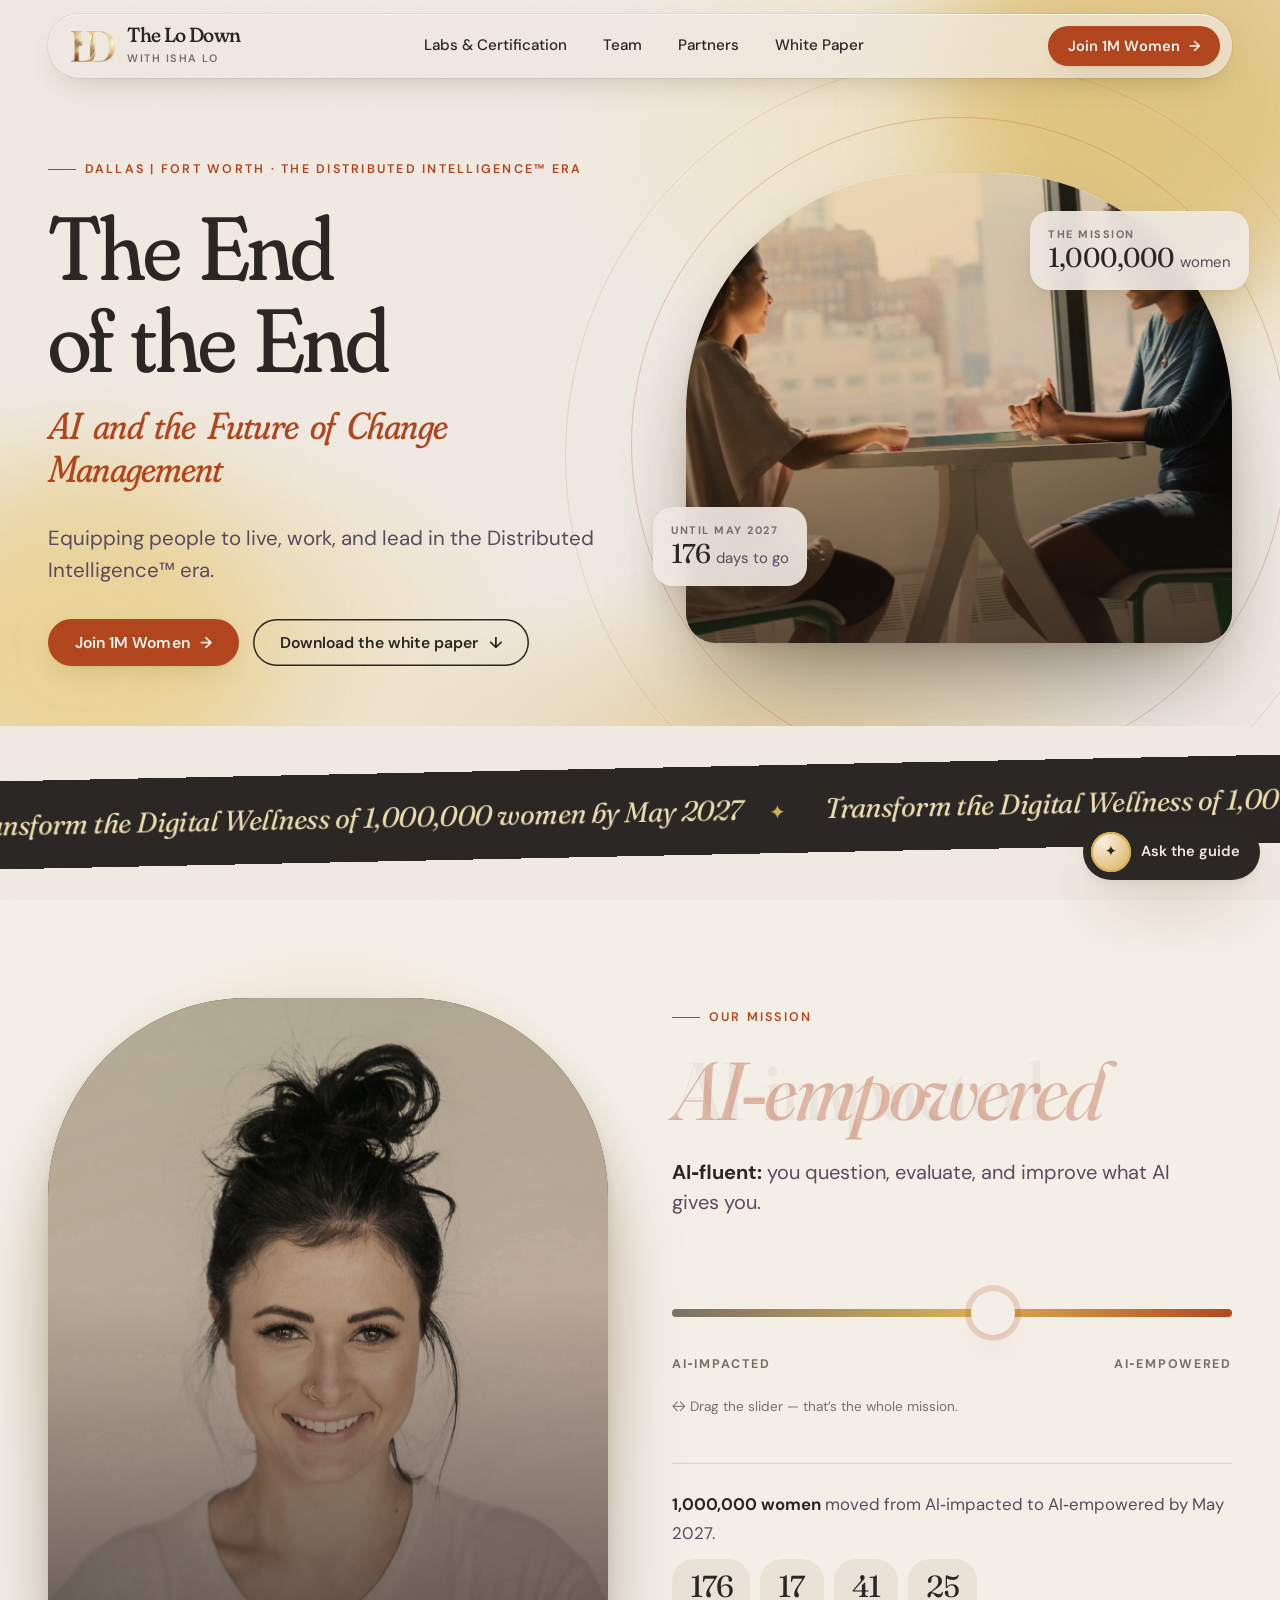
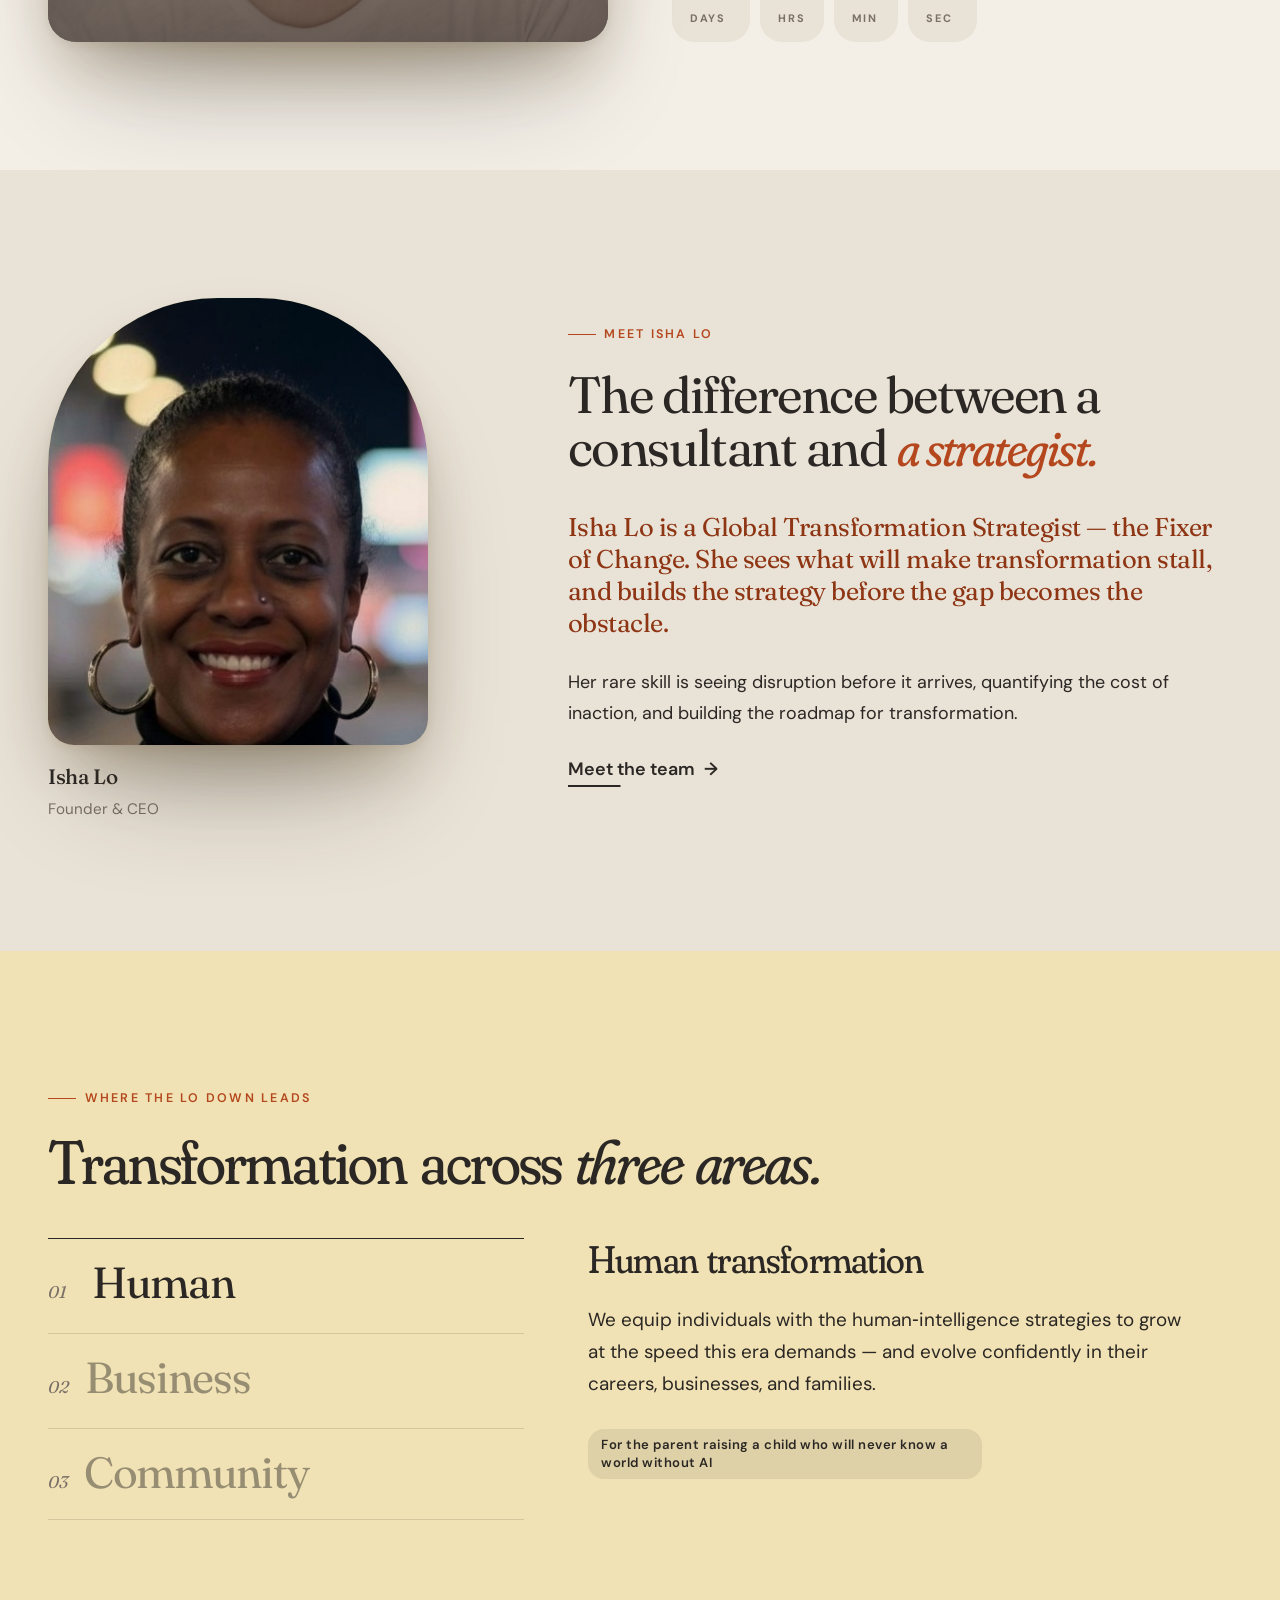
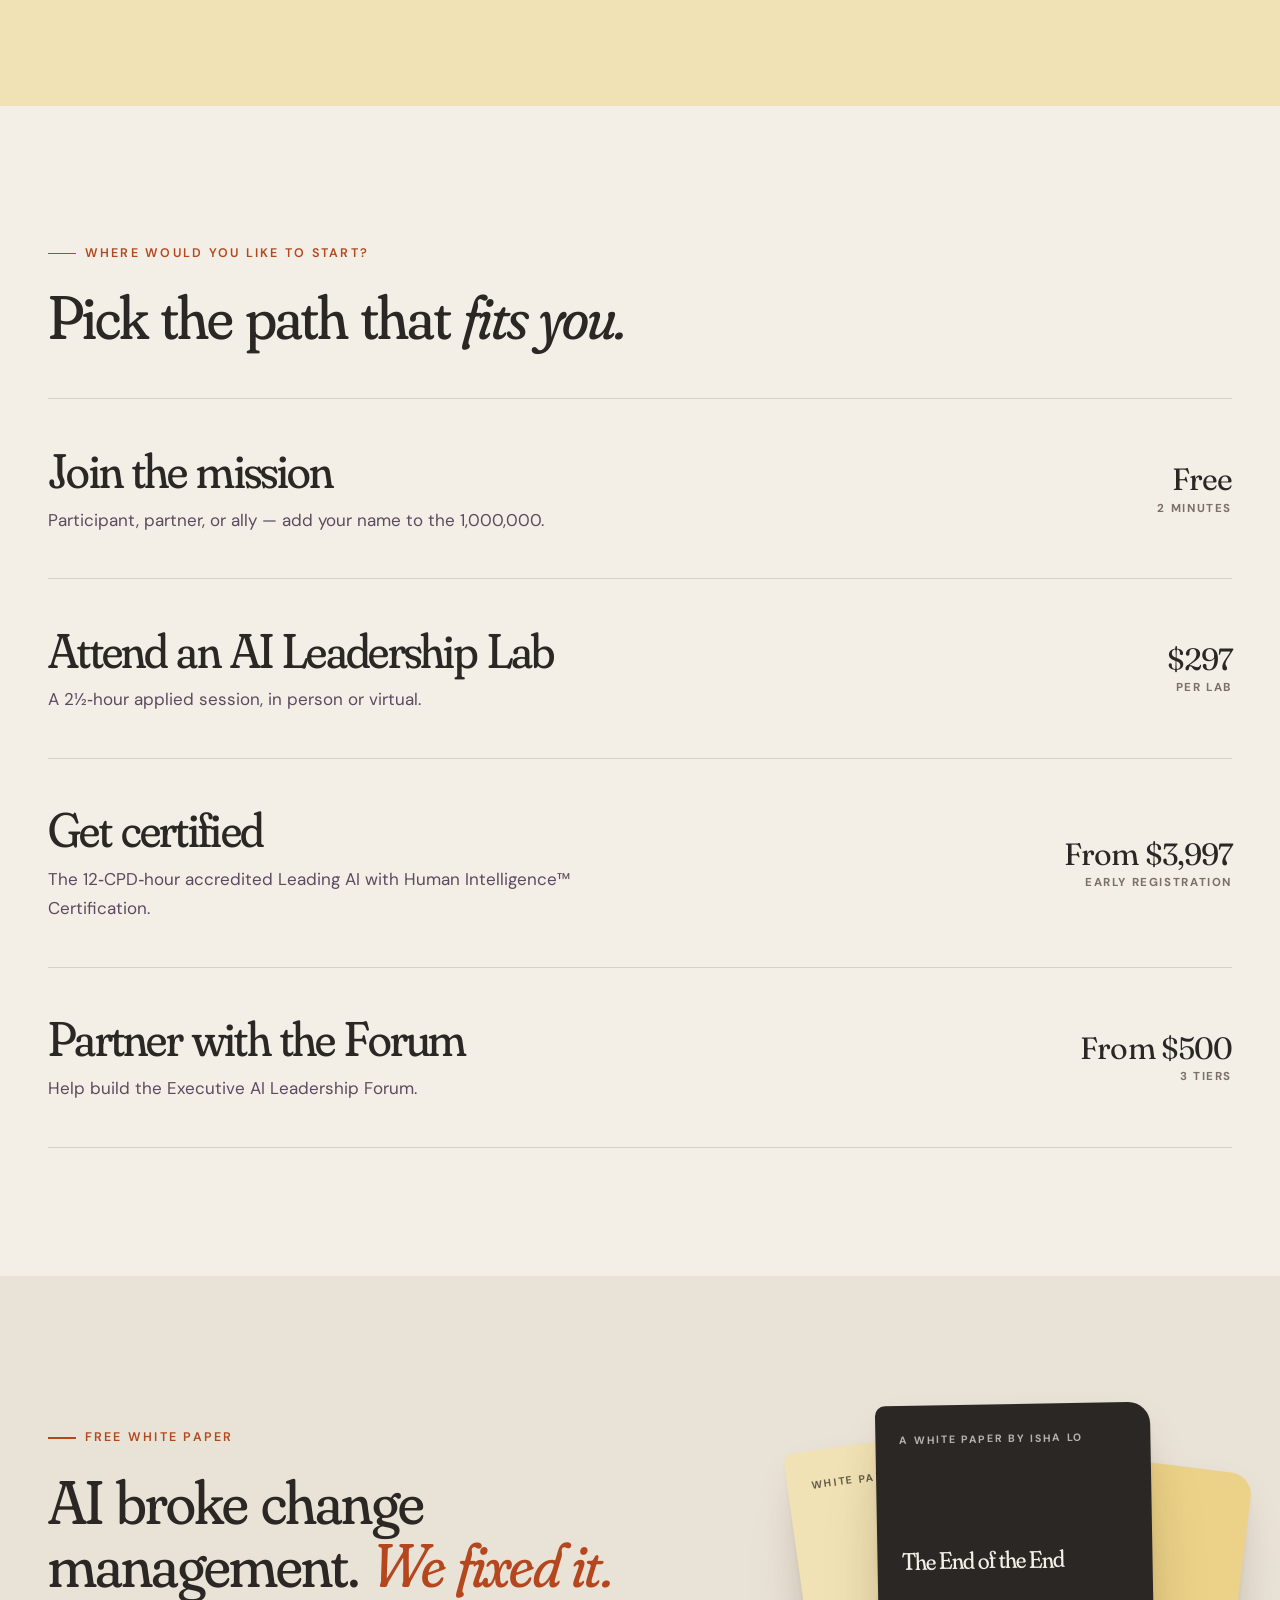
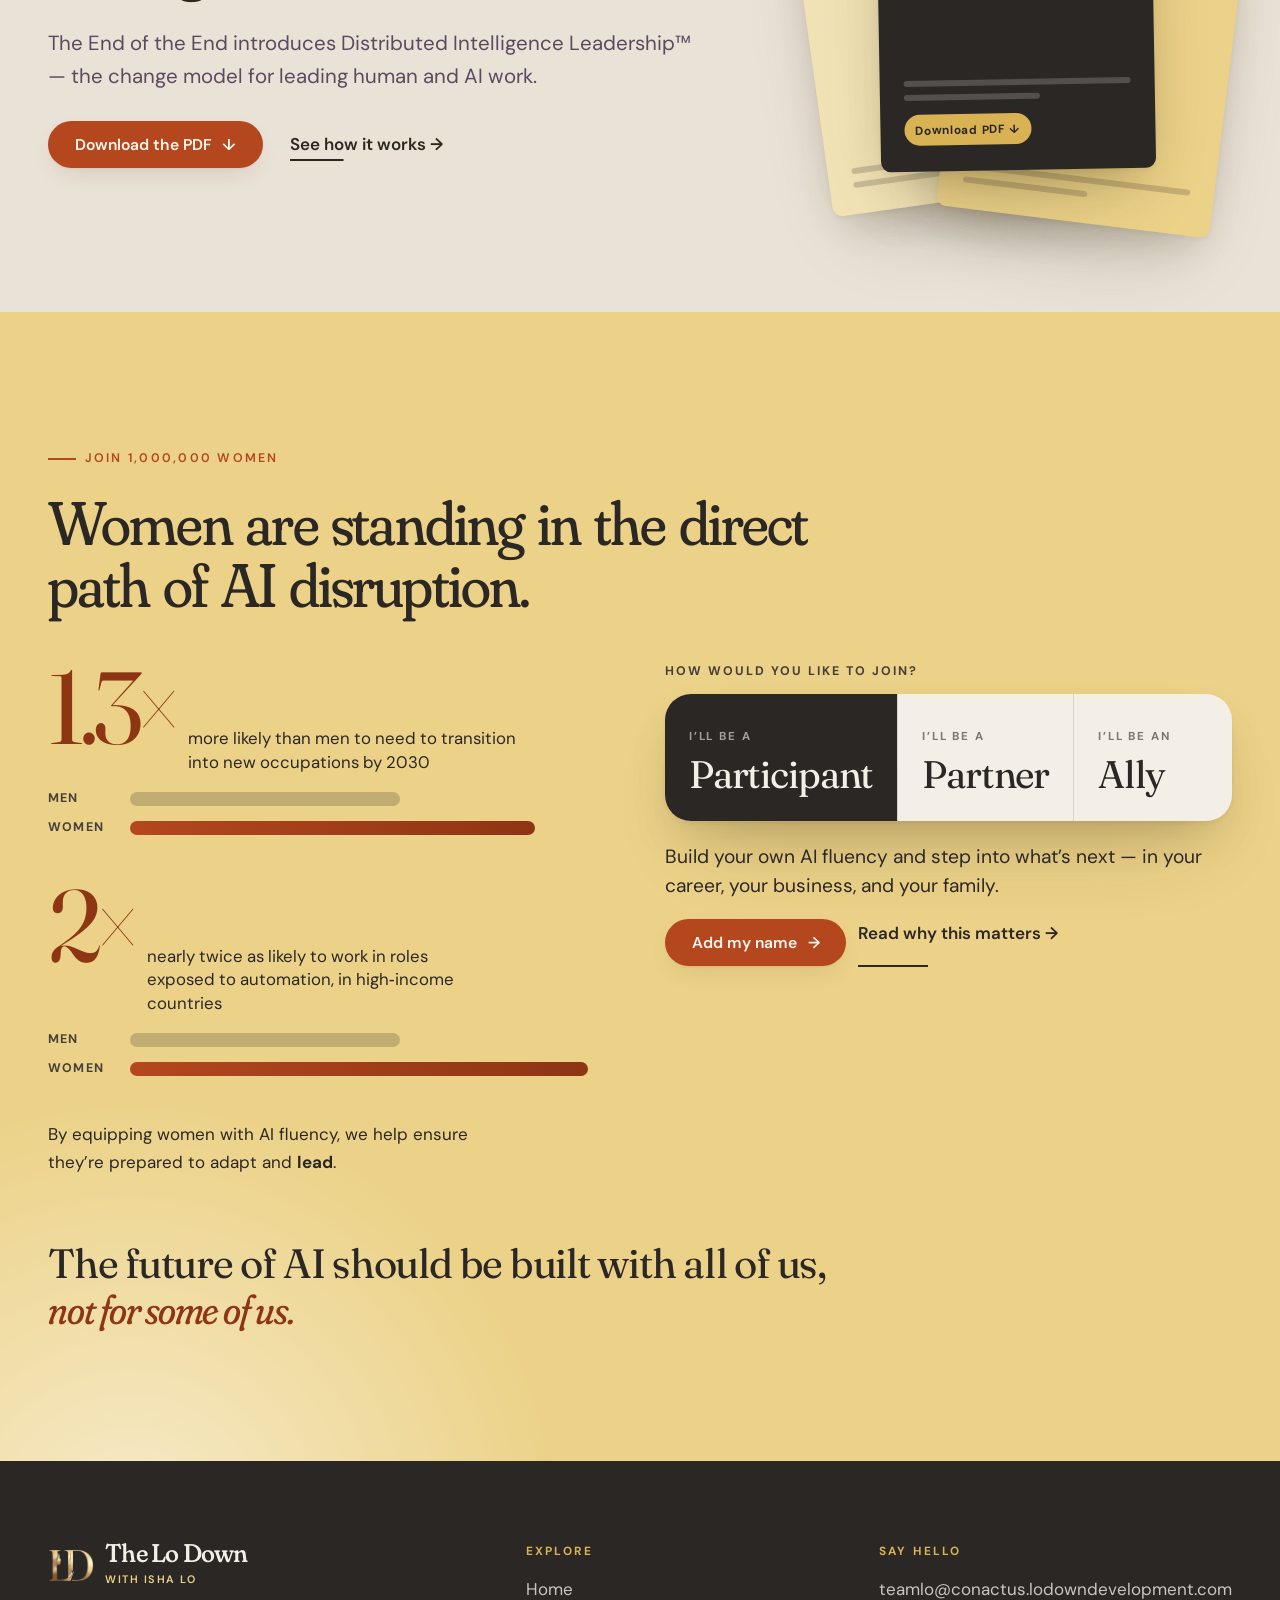
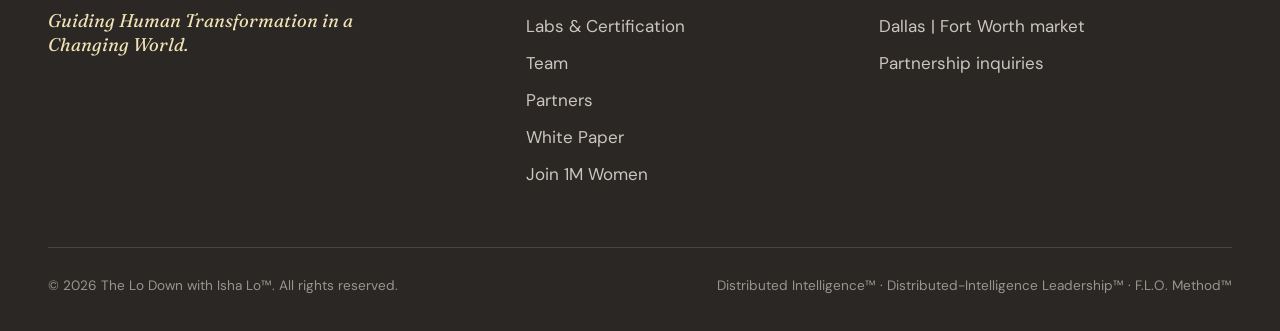
==== commit 0eaced0e: "Improve image alt text on homepage for accessibility and SEO" ====
--- a/index.html
+++ b/index.html
@@ -82,7 +82,7 @@
     </div>
     <div class="hero-photo reveal" style="--d:.1s">
       <div class="sunring"></div><div class="sunring two"></div>
-      <div class="arch"><img src="images/conversation.jpg" alt="Two women in conversation at a sunlit window table" fetchpriority="high" decoding="async"></div>
+      <div class="arch"><img src="images/conversation.jpg" alt="Two Dallas-Fort Worth business leaders discussing AI leadership strategy at a sunlit table" fetchpriority="high" decoding="async"></div>
       <div class="chip3 c1"><span class="k">Until May 2027</span><span class="v"><span data-cd="d">—</span> <small>days to go</small></span></div>
       <div class="chip3 c2"><span class="k">The mission</span><span class="v">1,000,000 <small>women</small></span></div>
     </div>
@@ -101,7 +101,7 @@
   <div class="wrap shift-grid">
     <div class="shift-photo-wrap reveal">
       <div class="shift-halo"></div>
-      <div class="shift-photo"><img src="images/woman-portrait.jpg" alt="A woman smiling, brighter as she moves toward AI‑empowered" loading="lazy" decoding="async"></div>
+      <div class="shift-photo"><img src="images/woman-portrait.jpg" alt="Businesswoman smiling confidently, representing the journey from AI-impacted to AI-empowered leadership" loading="lazy" decoding="async"></div>
     </div>
     <div class="reveal" style="--d:.1s">
       <span class="eyebrow">Our mission</span>
@@ -126,7 +126,7 @@
 <section class="sec isha">
   <div class="wrap isha-grid">
     <div class="isha-side reveal">
-      <div class="isha-photo"><img src="images/isha-portrait.jpg" alt="Isha Lo, Founder and CEO" loading="lazy" decoding="async"></div>
+      <div class="isha-photo"><img src="images/isha-portrait.jpg" alt="Isha Lo, Founder and CEO of The Lo Down with Isha Lo, Dallas-Fort Worth AI leadership strategist" loading="lazy" decoding="async"></div>
       <div class="isha-cap"><b>Isha Lo</b><span>Founder &amp; CEO</span></div>
     </div>
     <div class="isha-copy reveal" style="--d:.1s">
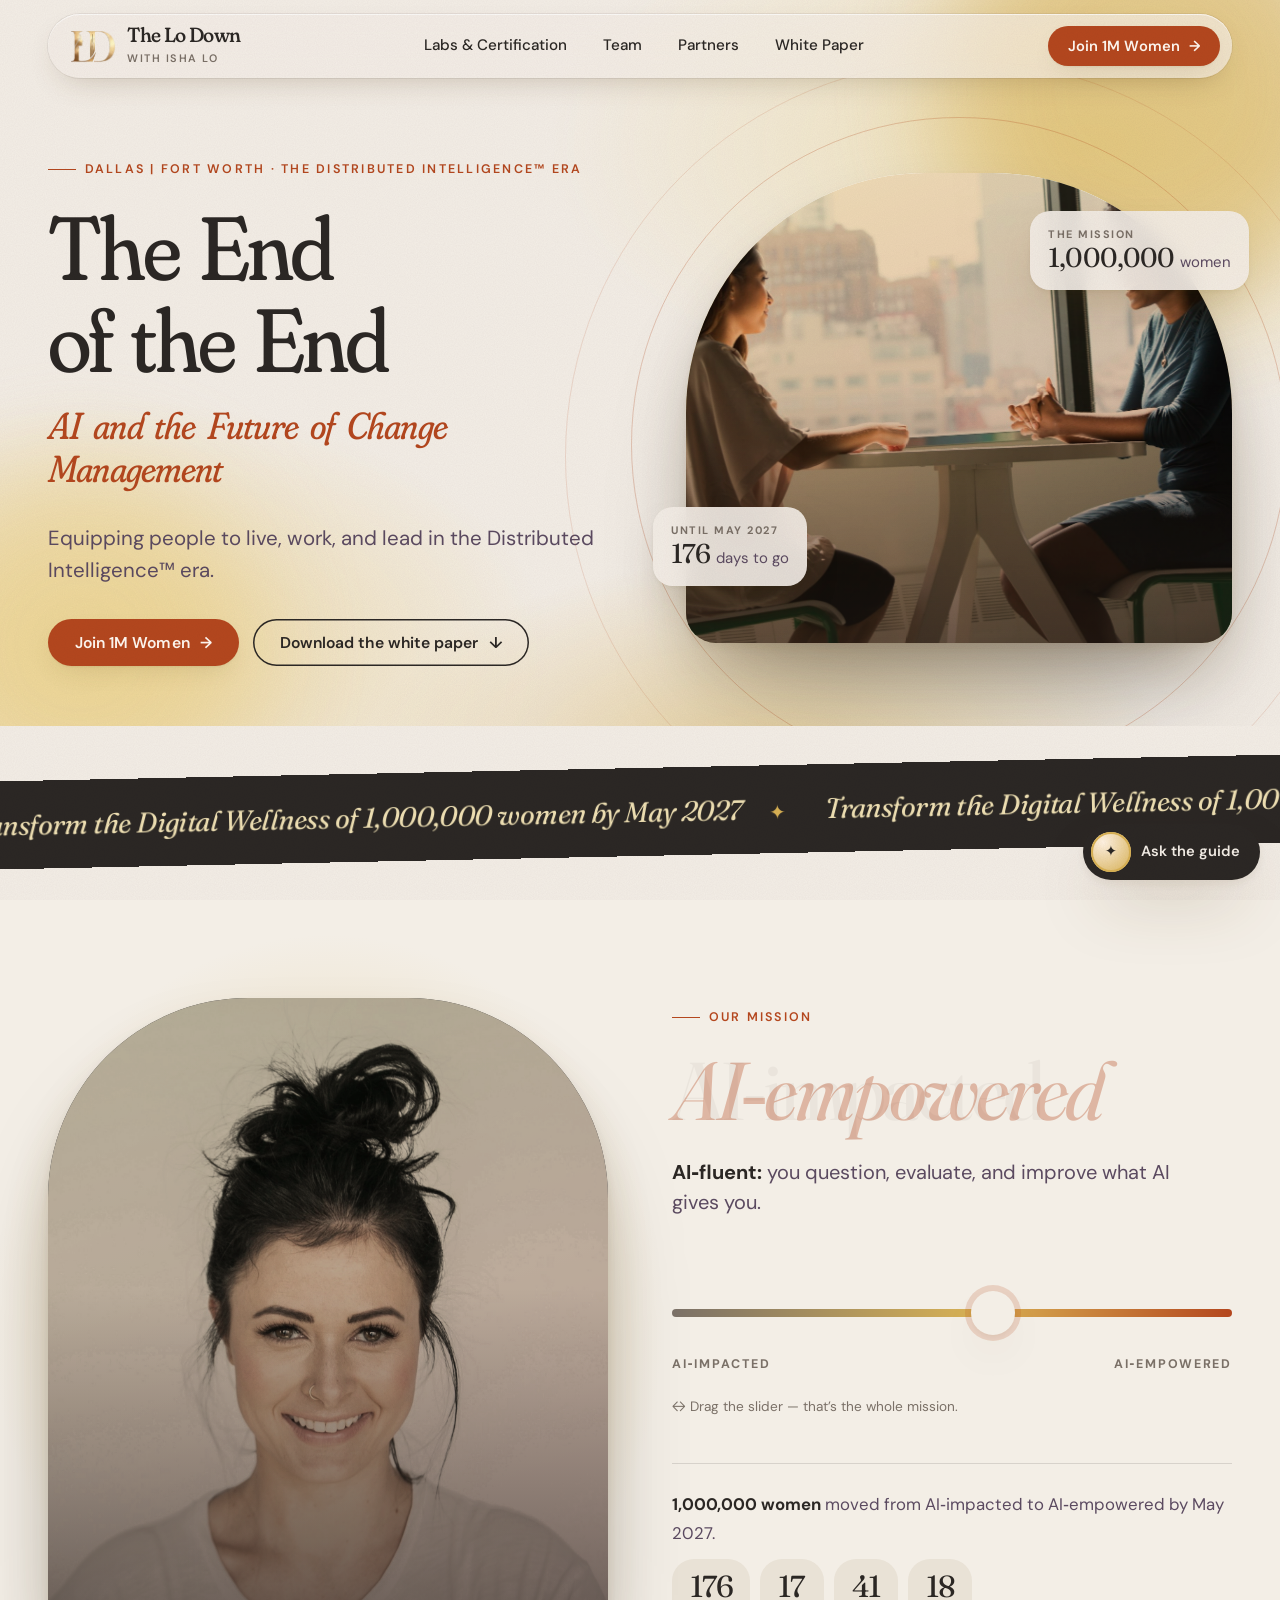
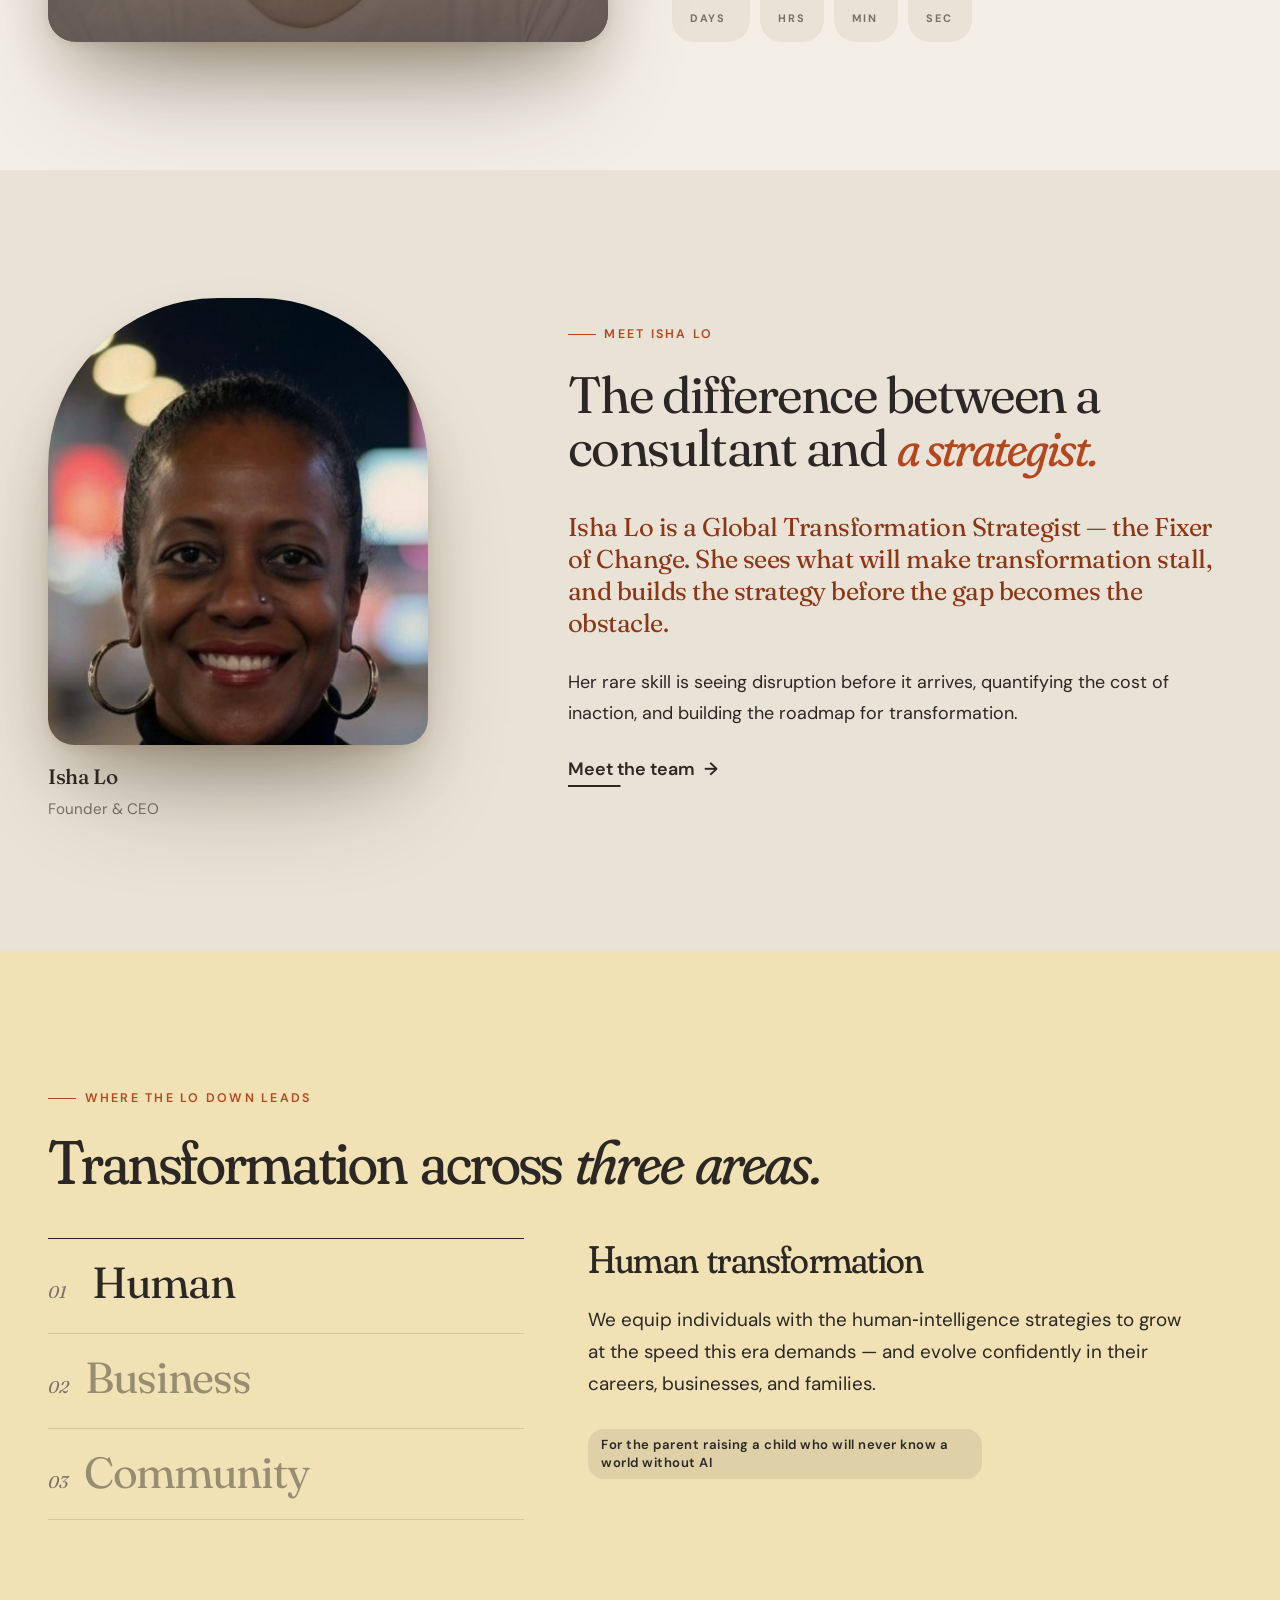
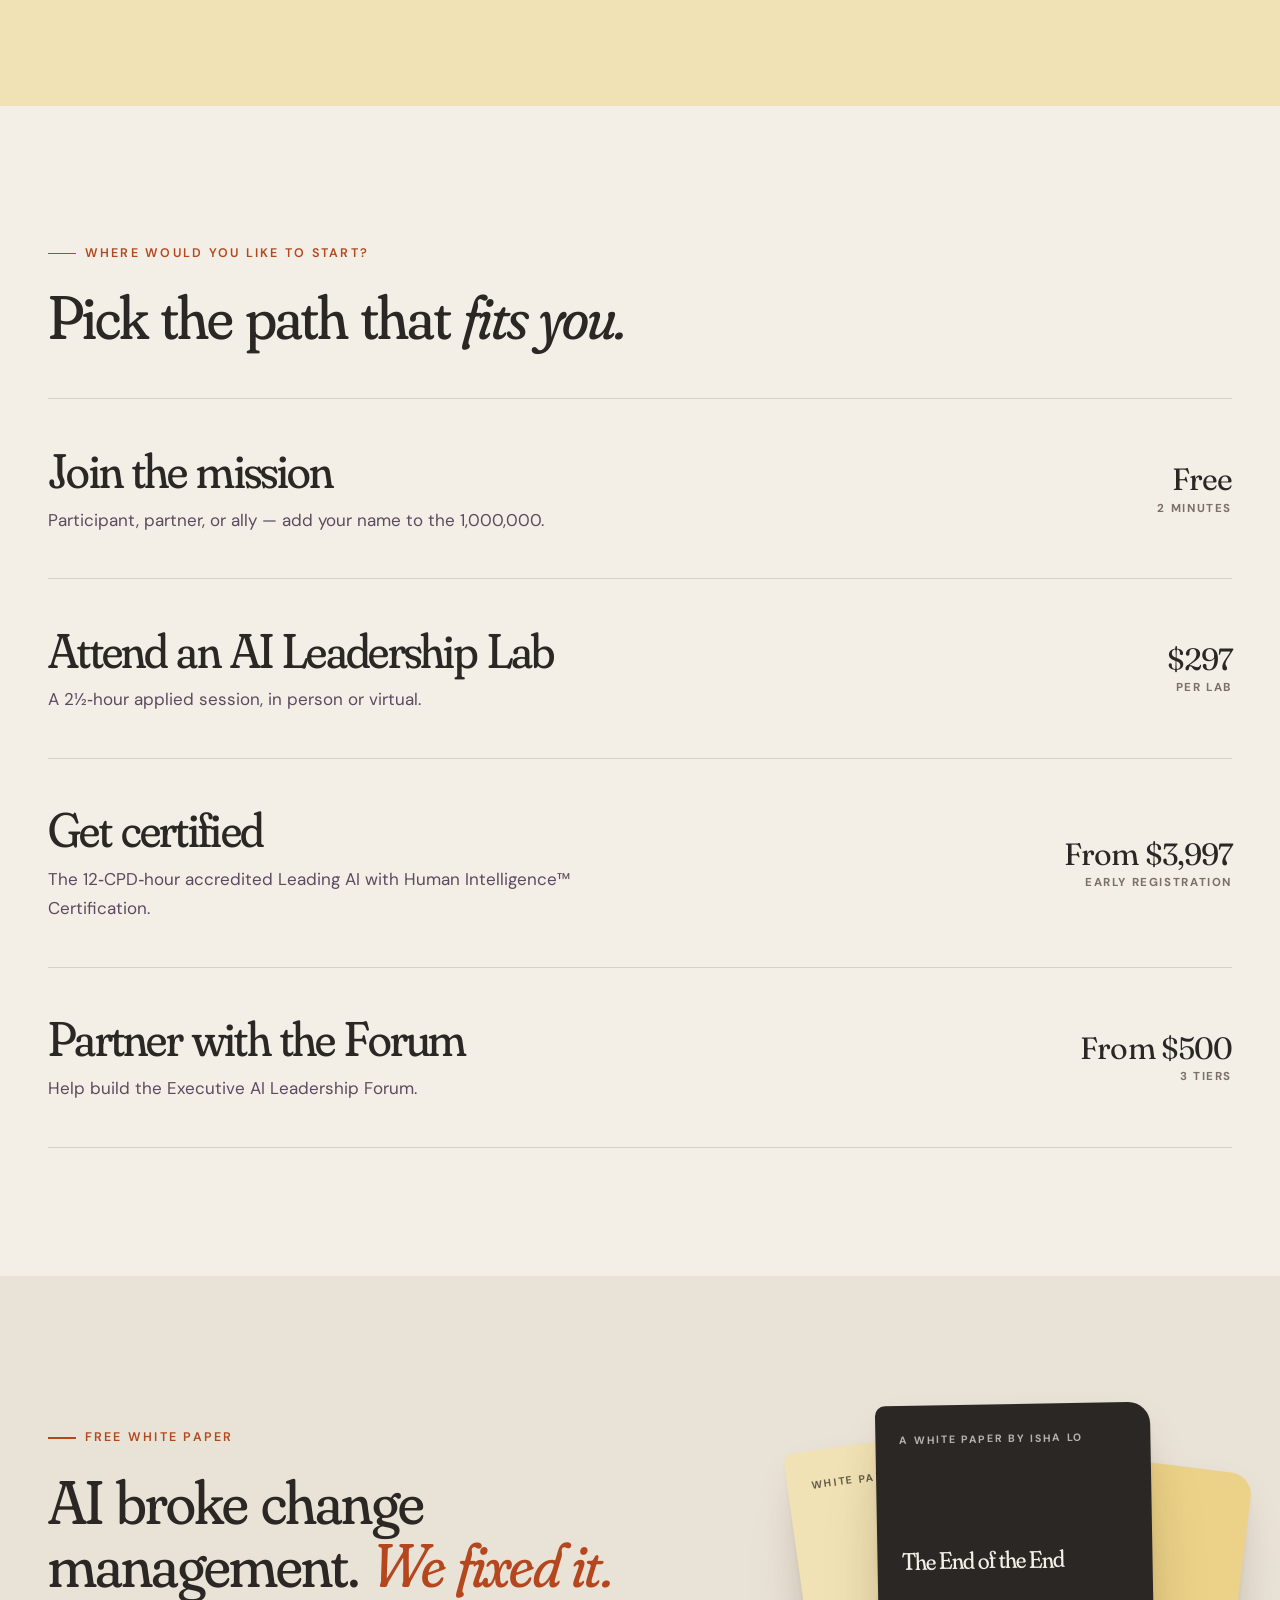
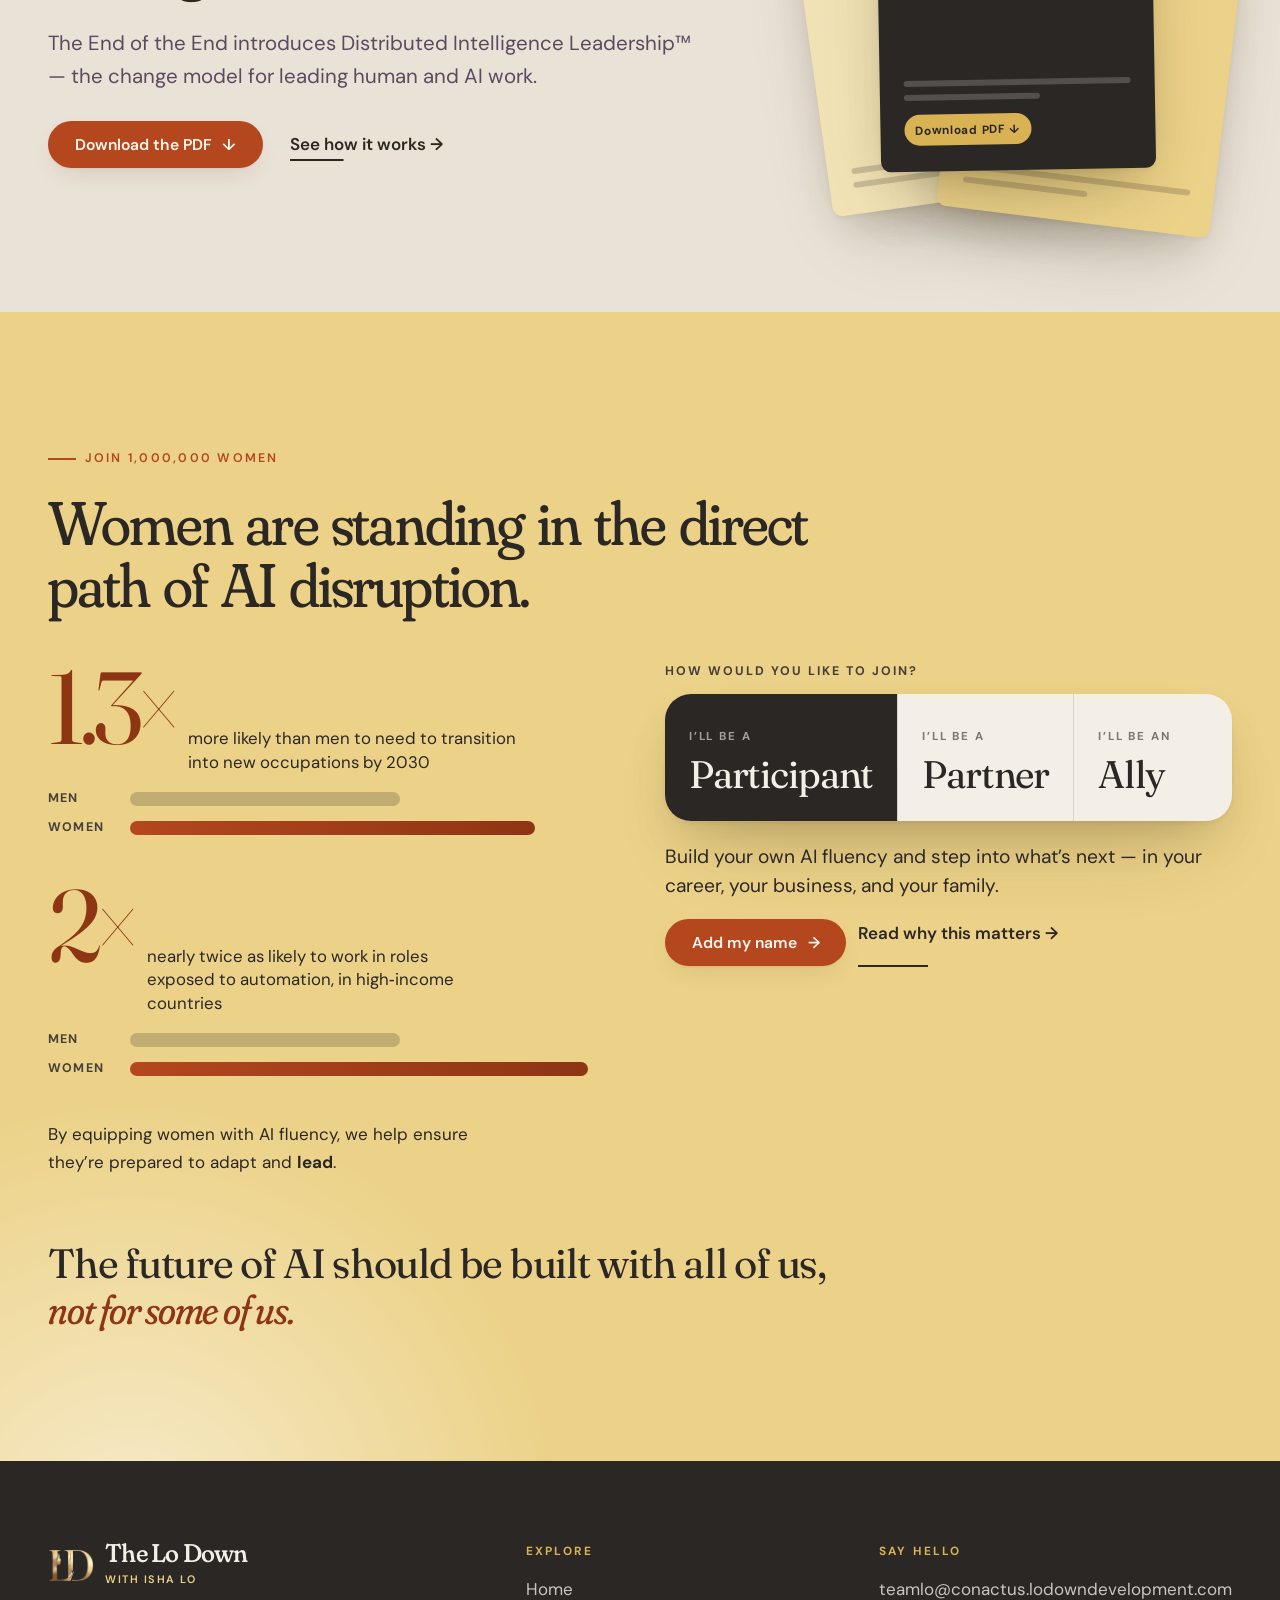
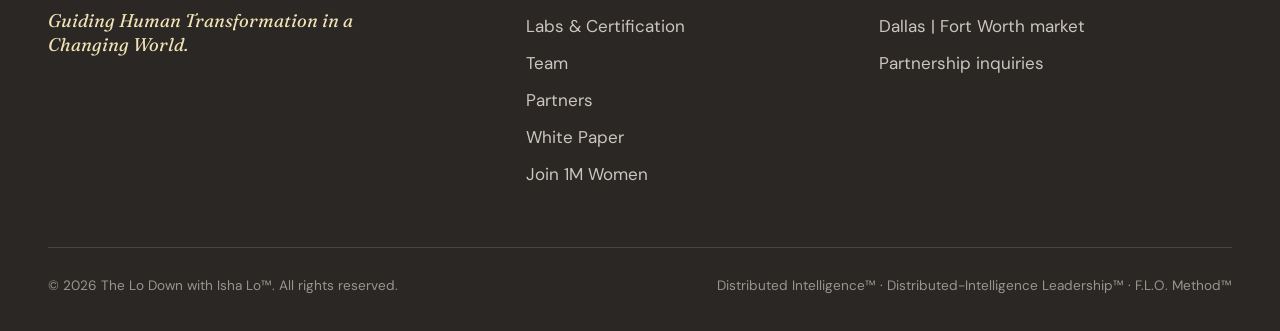
==== commit ecdaab3e: "SEO: re-optimize homepage title/meta description to recover ranking for "distributed intelligence le" ====
--- a/index.html
+++ b/index.html
@@ -3,10 +3,10 @@
 <head>
 <meta charset="utf-8">
 <meta name="viewport" content="width=device-width, initial-scale=1">
-<title>The Lo Down with Isha Lo | AI Leadership Training DFW</title>
-<meta name="description" content="Executive AI leadership training, certification, and change management consulting for Dallas-Fort Worth leaders—plus a mission to empower 1M women by 2027.">
-<meta property="og:title" content="The Lo Down with Isha Lo | AI Leadership Training DFW">
-<meta property="og:description" content="Executive AI leadership training, certification, and change management consulting for Dallas-Fort Worth leaders—plus a mission to empower 1M women by 2027.">
+<title>Distributed Intelligence Leadership Training | Dallas</title>
+<meta name="description" content="Distributed Intelligence Leadership™ training in Dallas-Fort Worth: AI Leadership Labs, certification, and change management consulting with Isha Lo.">
+<meta property="og:title" content="Distributed Intelligence Leadership Training | Dallas">
+<meta property="og:description" content="Distributed Intelligence Leadership™ training in Dallas-Fort Worth: AI Leadership Labs, certification, and change management consulting with Isha Lo.">
 <link rel="canonical" href="https://the-lo-down-with-isha-lo.vercel.app/index.html">
 <link rel="icon" href="images/logo-mark.png">
 <link rel="preconnect" href="https://fonts.googleapis.com">
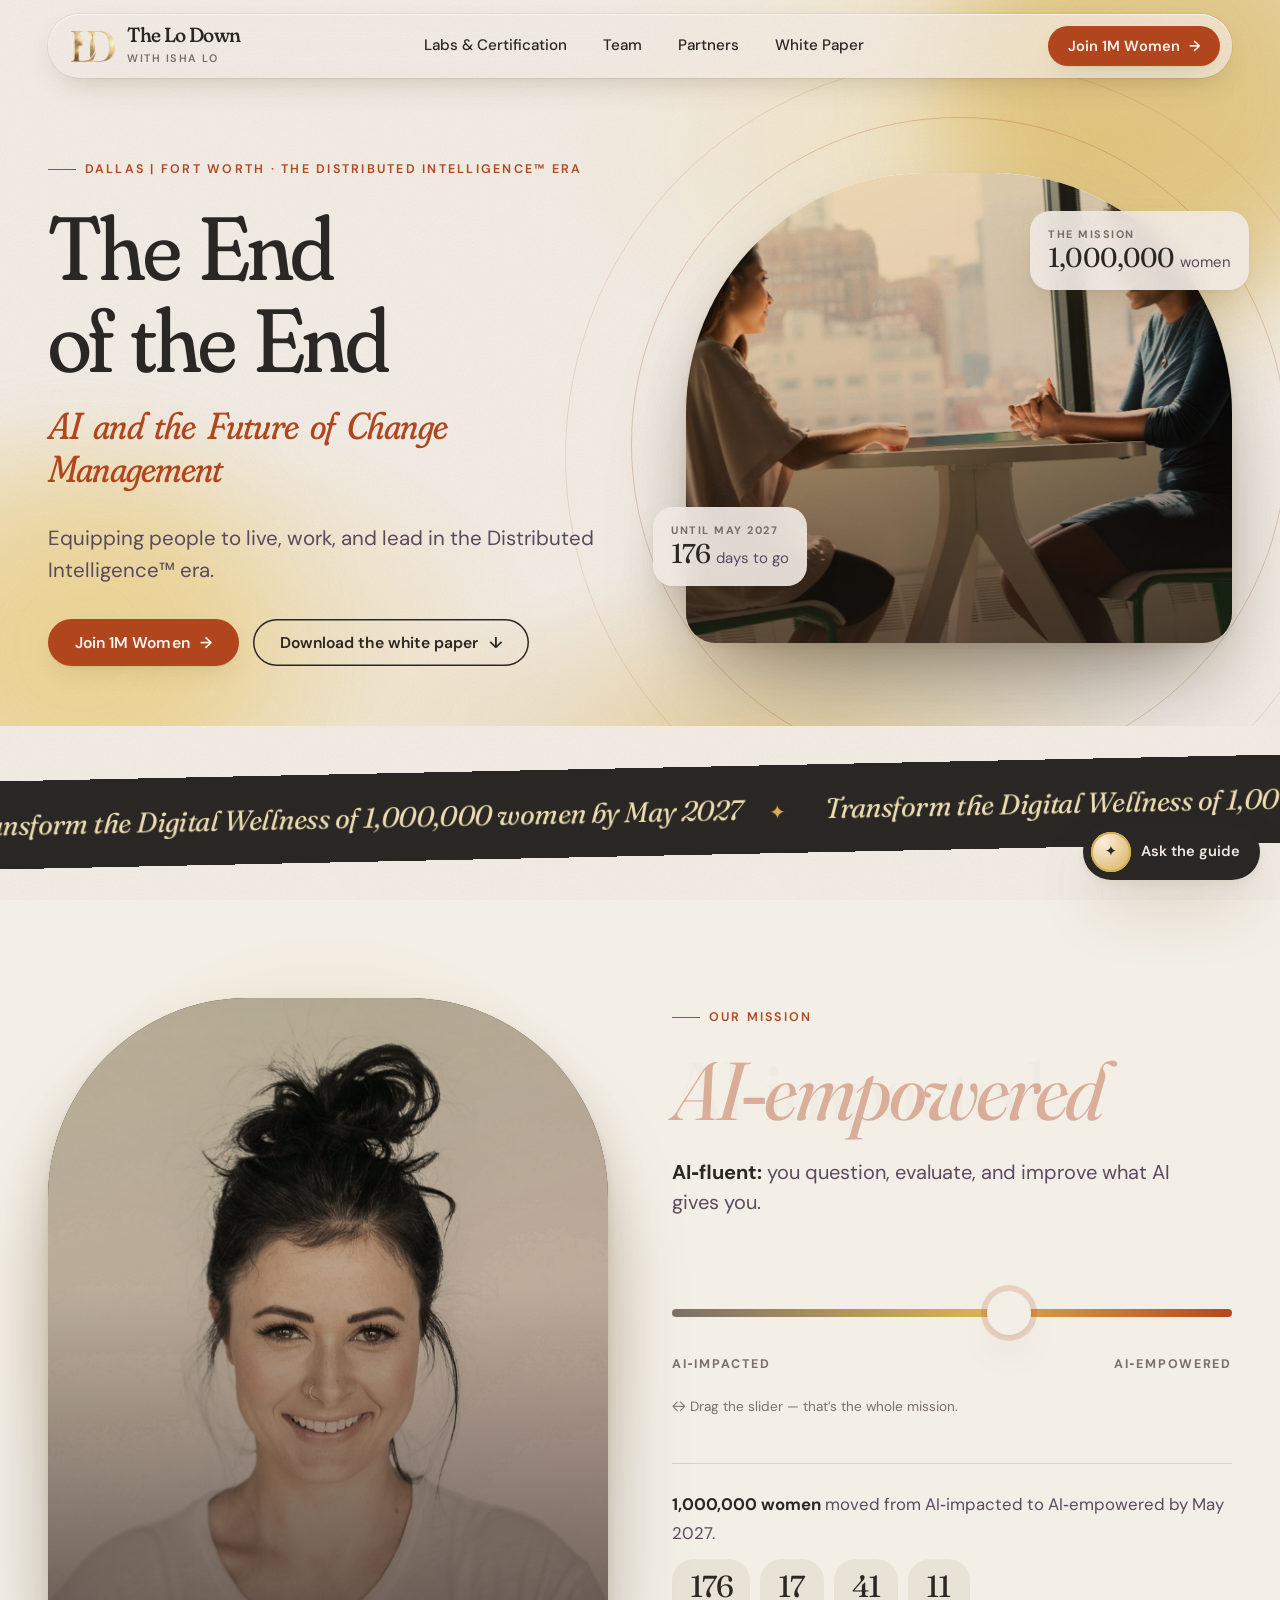
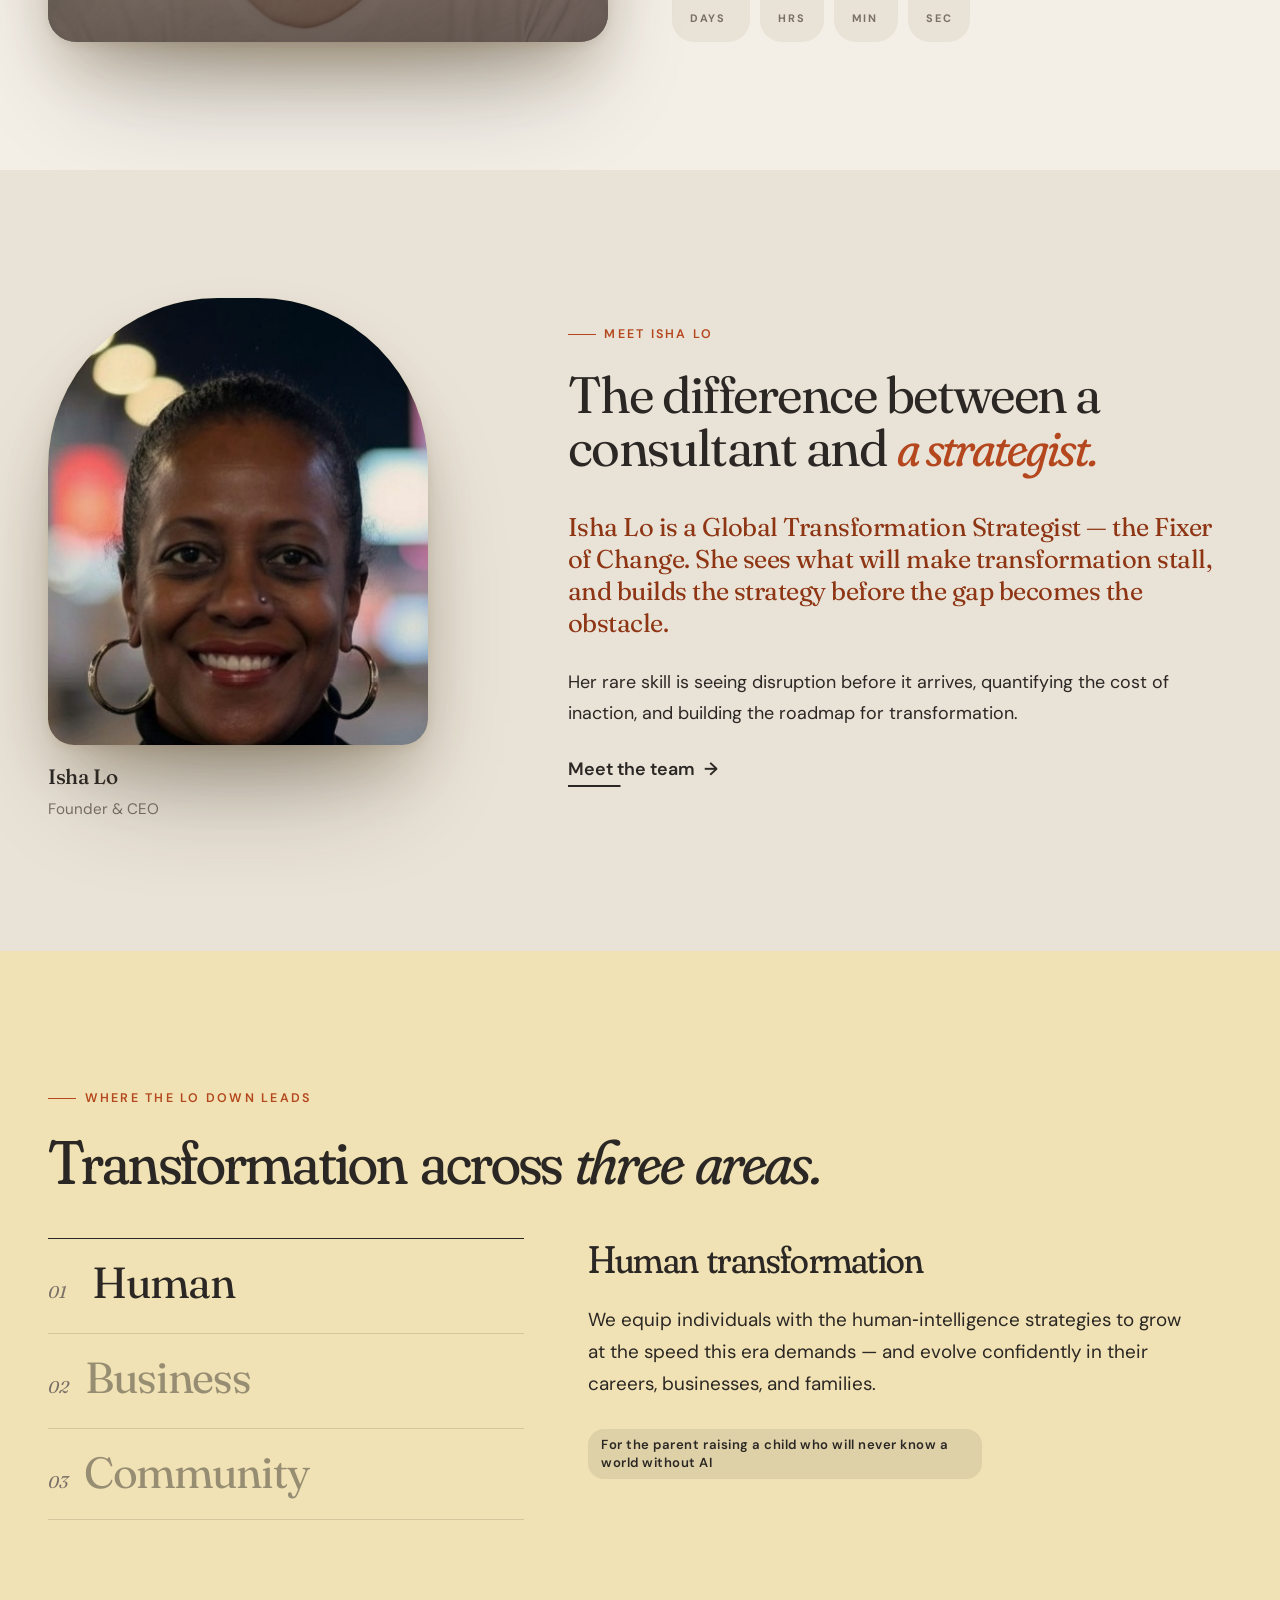
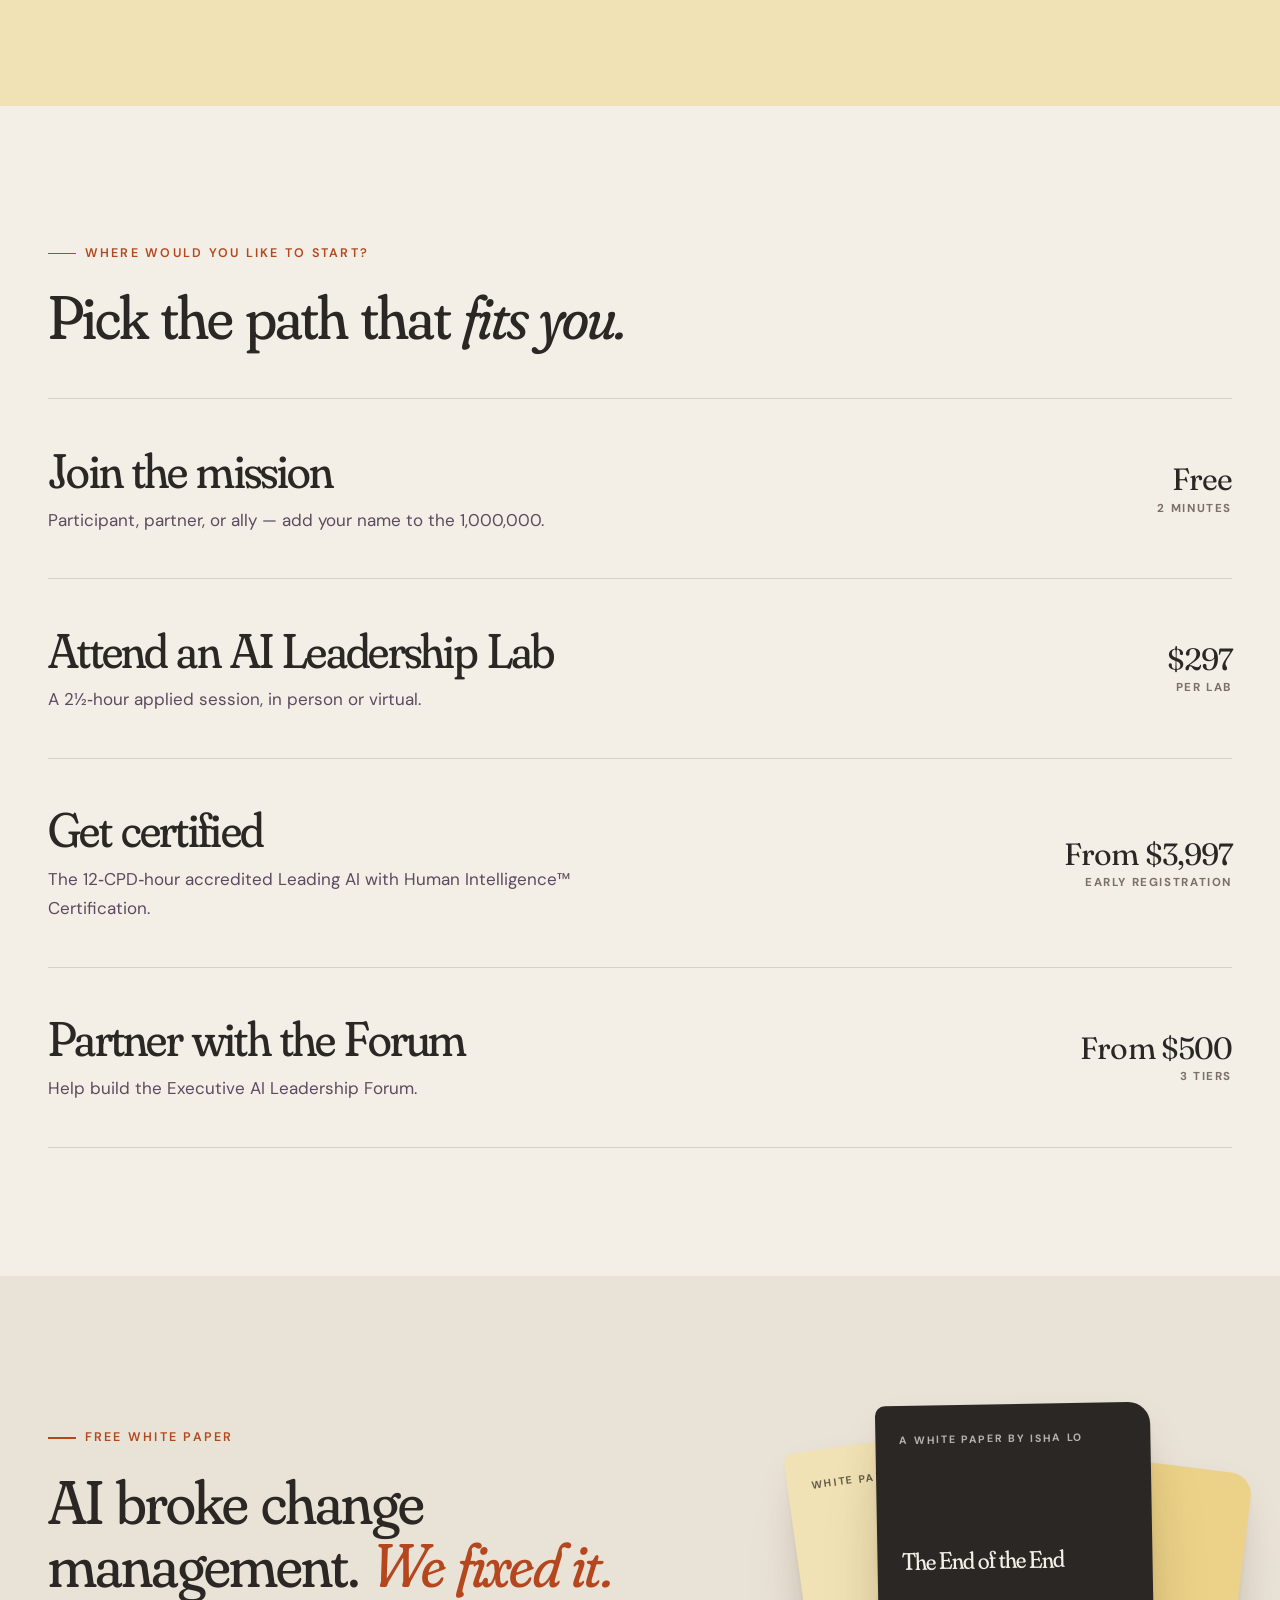
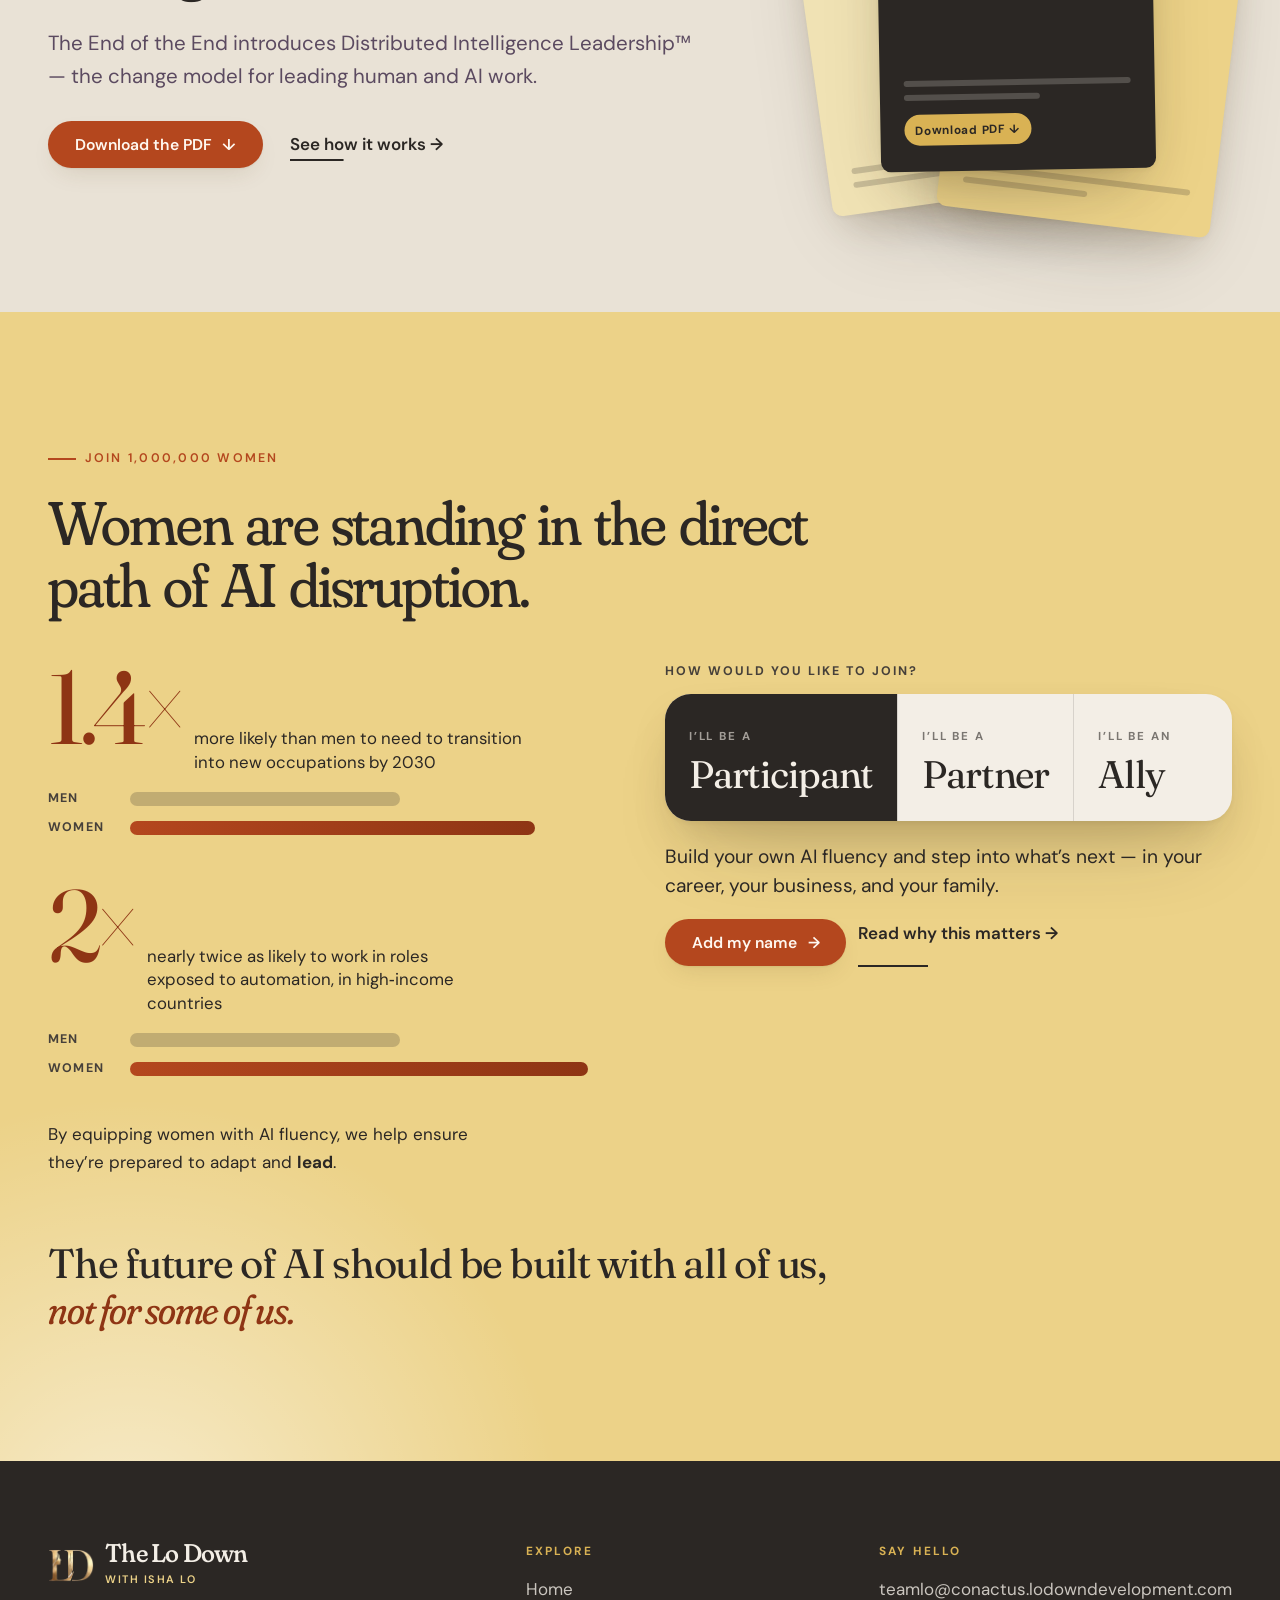
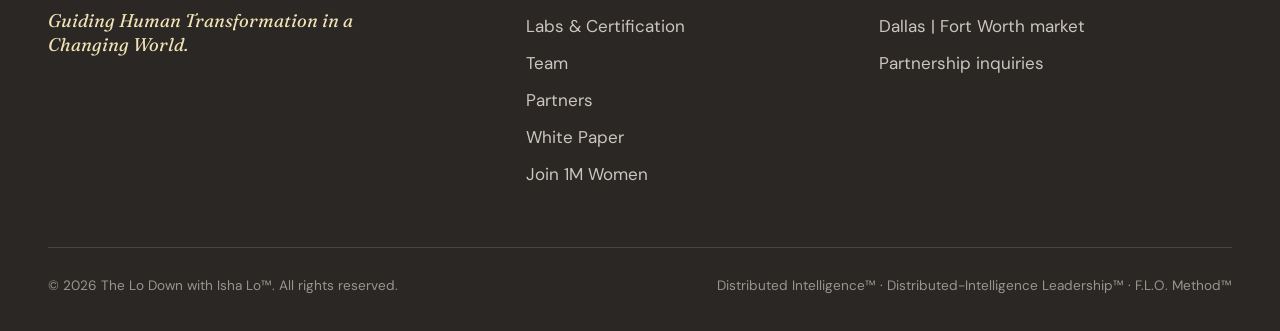
==== commit 8899c36e: "Re-optimize homepage title/meta description to recover "distributed intelligence leadership training" ====
--- a/index.html
+++ b/index.html
@@ -3,10 +3,10 @@
 <head>
 <meta charset="utf-8">
 <meta name="viewport" content="width=device-width, initial-scale=1">
-<title>Distributed Intelligence Leadership Training | Dallas</title>
-<meta name="description" content="Distributed Intelligence Leadership™ training in Dallas-Fort Worth: AI Leadership Labs, certification, and change management consulting with Isha Lo.">
-<meta property="og:title" content="Distributed Intelligence Leadership Training | Dallas">
-<meta property="og:description" content="Distributed Intelligence Leadership™ training in Dallas-Fort Worth: AI Leadership Labs, certification, and change management consulting with Isha Lo.">
+<title>Distributed Intelligence Leadership Training in Dallas</title>
+<meta name="description" content="Distributed Intelligence Leadership™ training in Dallas: live AI Leadership Labs, a 12-CPD certification, and change management consulting with Isha Lo.">
+<meta property="og:title" content="Distributed Intelligence Leadership Training in Dallas">
+<meta property="og:description" content="Distributed Intelligence Leadership™ training in Dallas: live AI Leadership Labs, a 12-CPD certification, and change management consulting with Isha Lo.">
 <link rel="canonical" href="https://the-lo-down-with-isha-lo.vercel.app/index.html">
 <link rel="icon" href="images/logo-mark.png">
 <link rel="preconnect" href="https://fonts.googleapis.com">
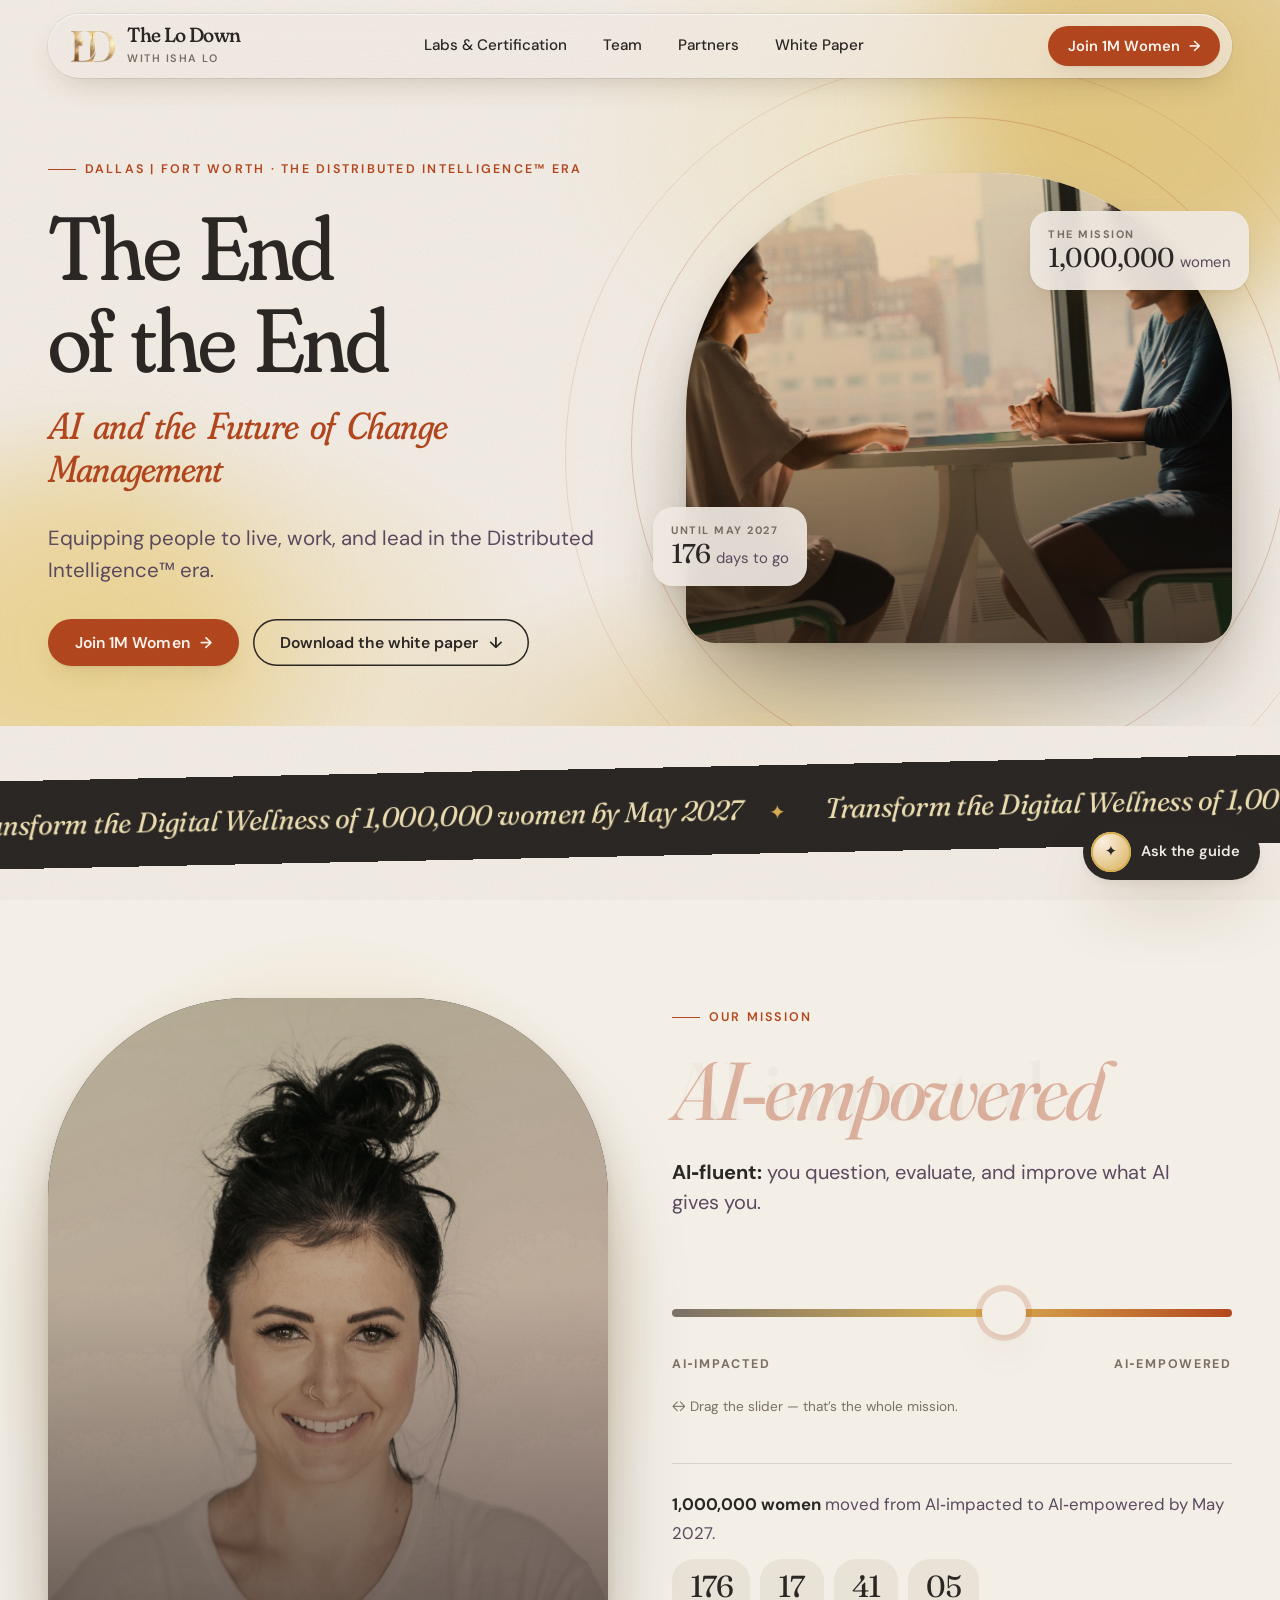
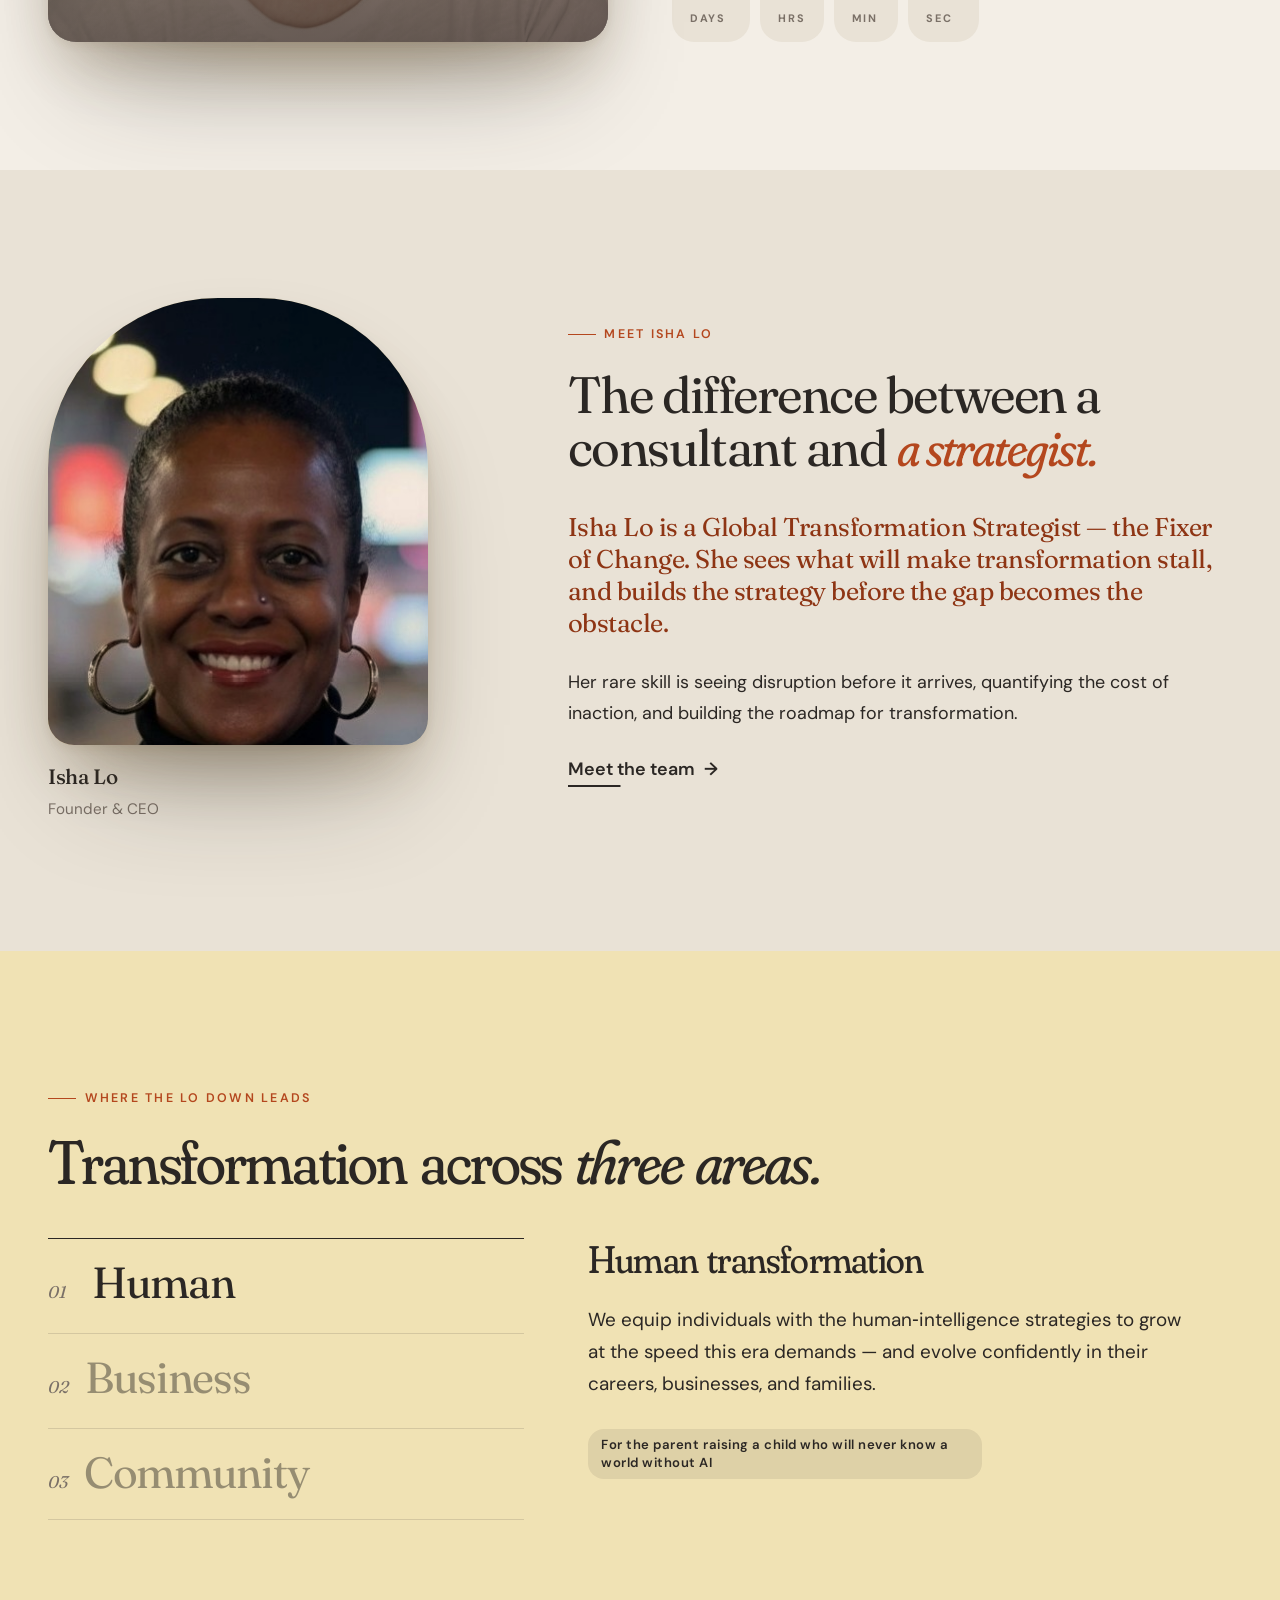
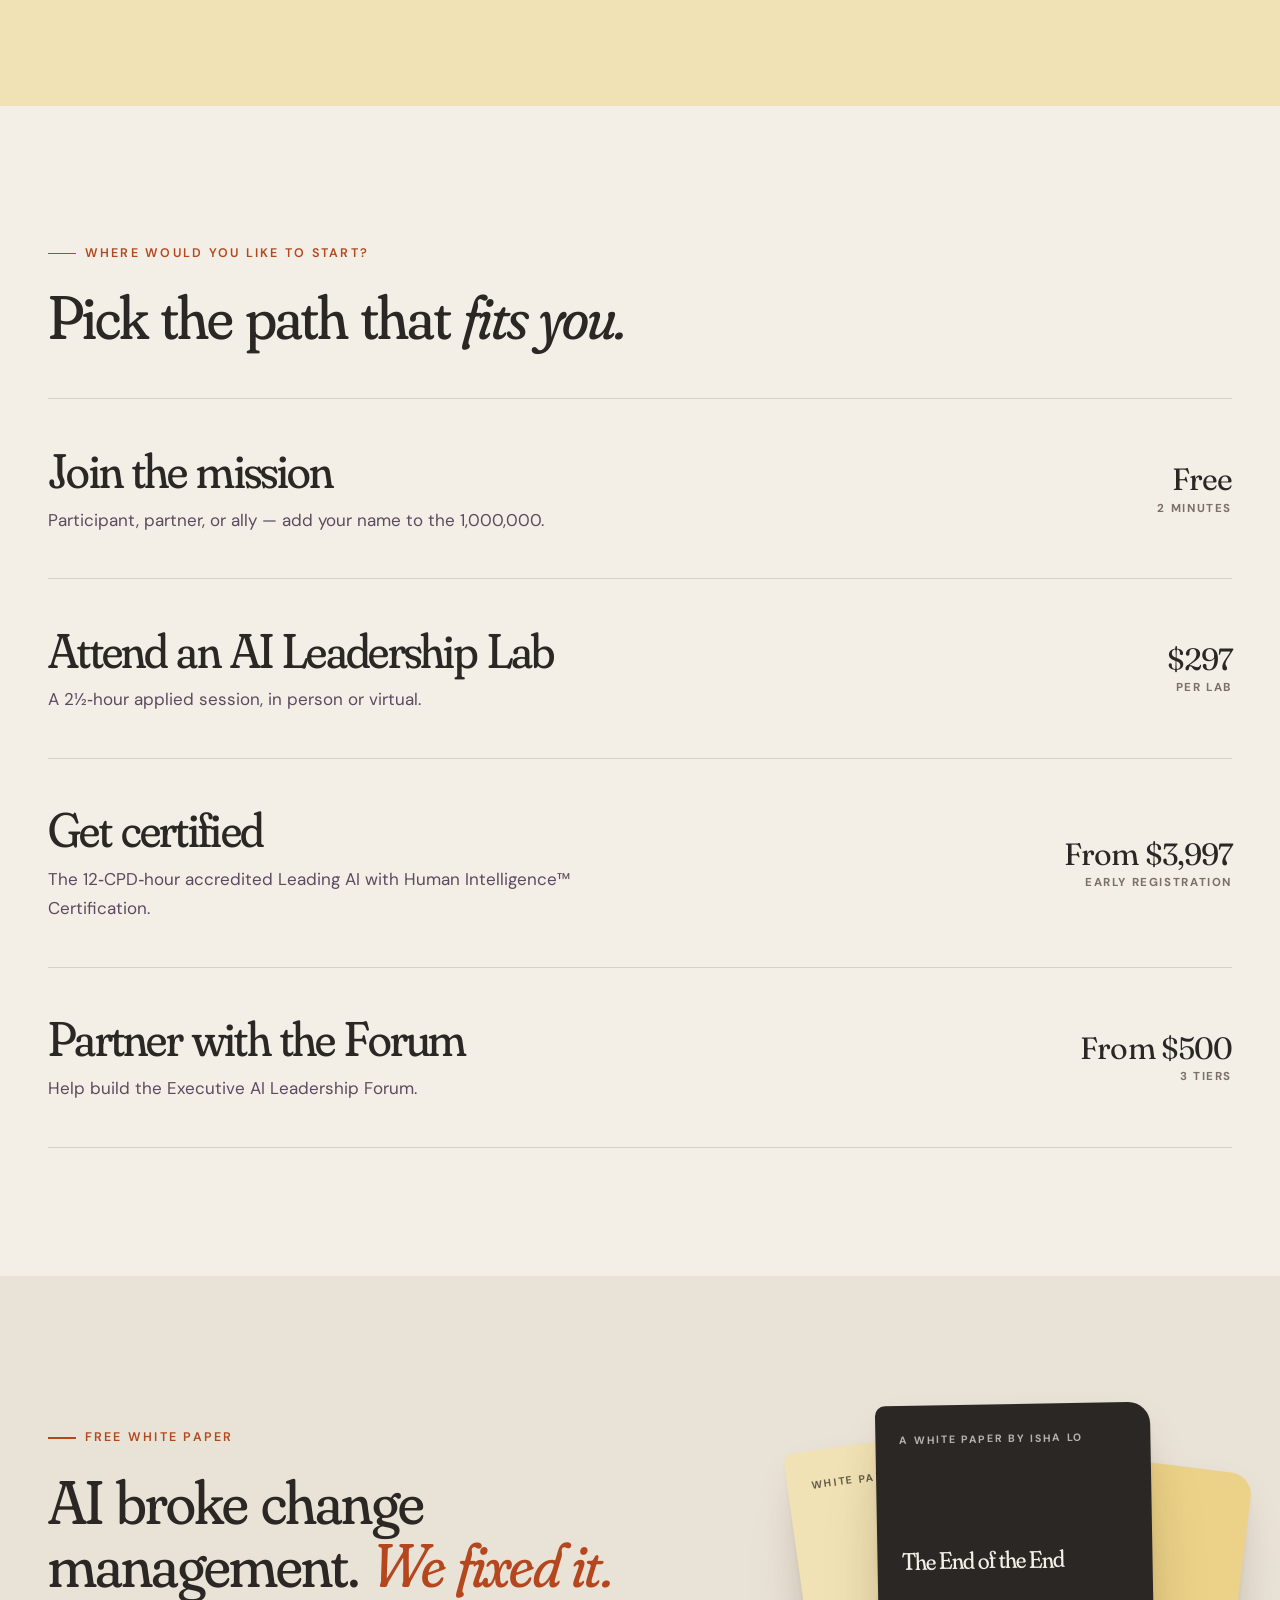
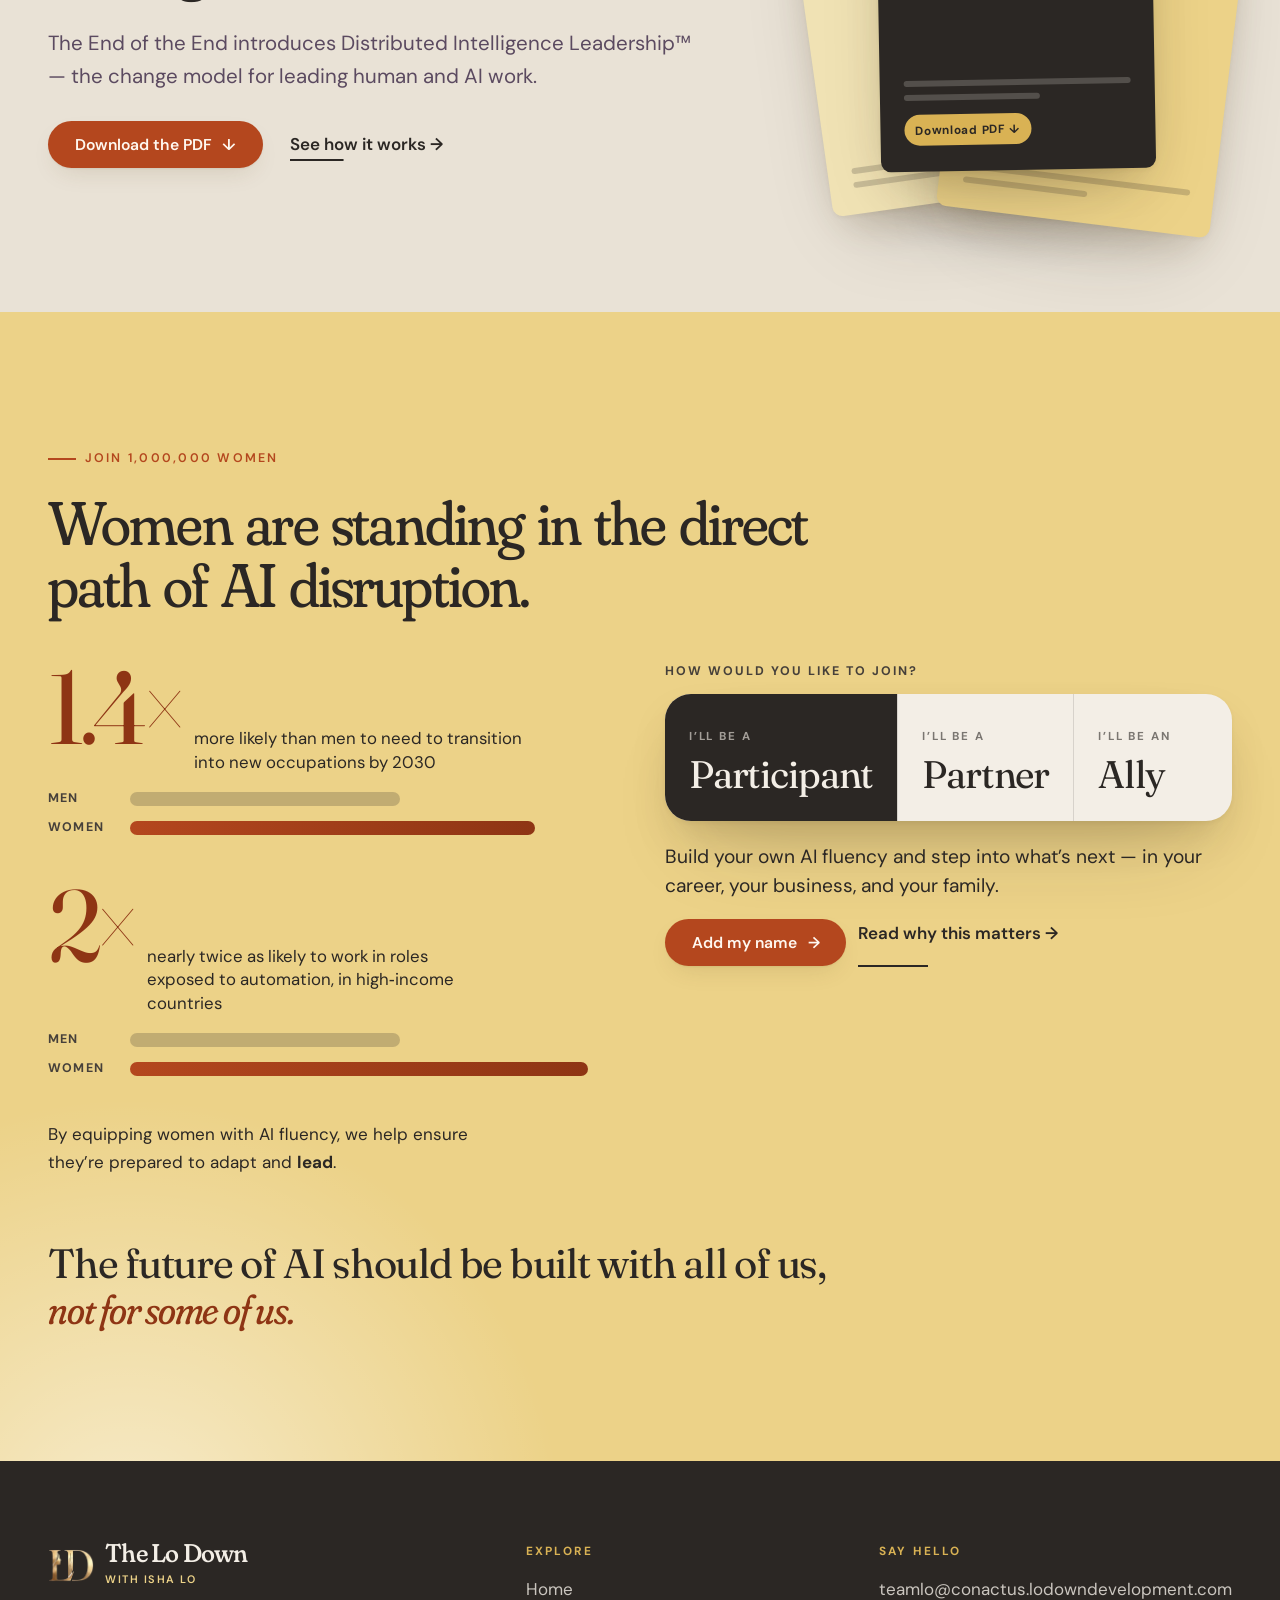
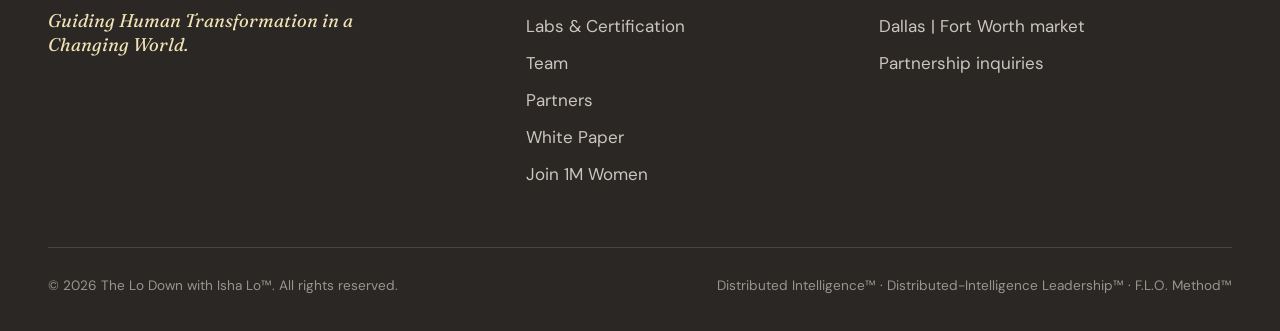
==== commit 1ea60b8e: "Sharpen homepage title/meta description for DFW AI leadership & change management keywords" ====
--- a/index.html
+++ b/index.html
@@ -3,10 +3,10 @@
 <head>
 <meta charset="utf-8">
 <meta name="viewport" content="width=device-width, initial-scale=1">
-<title>Distributed Intelligence Leadership Training in Dallas</title>
-<meta name="description" content="Distributed Intelligence Leadership™ training in Dallas: live AI Leadership Labs, a 12-CPD certification, and change management consulting with Isha Lo.">
-<meta property="og:title" content="Distributed Intelligence Leadership Training in Dallas">
-<meta property="og:description" content="Distributed Intelligence Leadership™ training in Dallas: live AI Leadership Labs, a 12-CPD certification, and change management consulting with Isha Lo.">
+<title>AI Leadership Training & Change Management | Dallas-Fort Worth</title>
+<meta name="description" content="Executive AI Leadership Labs, a 12-CPD certification, and change management consulting for Dallas-Fort Worth leaders, led by strategist Isha Lo.">
+<meta property="og:title" content="AI Leadership Training & Change Management | Dallas-Fort Worth">
+<meta property="og:description" content="Executive AI Leadership Labs, a 12-CPD certification, and change management consulting for Dallas-Fort Worth leaders, led by strategist Isha Lo.">
 <link rel="canonical" href="https://the-lo-down-with-isha-lo.vercel.app/index.html">
 <link rel="icon" href="images/logo-mark.png">
 <link rel="preconnect" href="https://fonts.googleapis.com">
